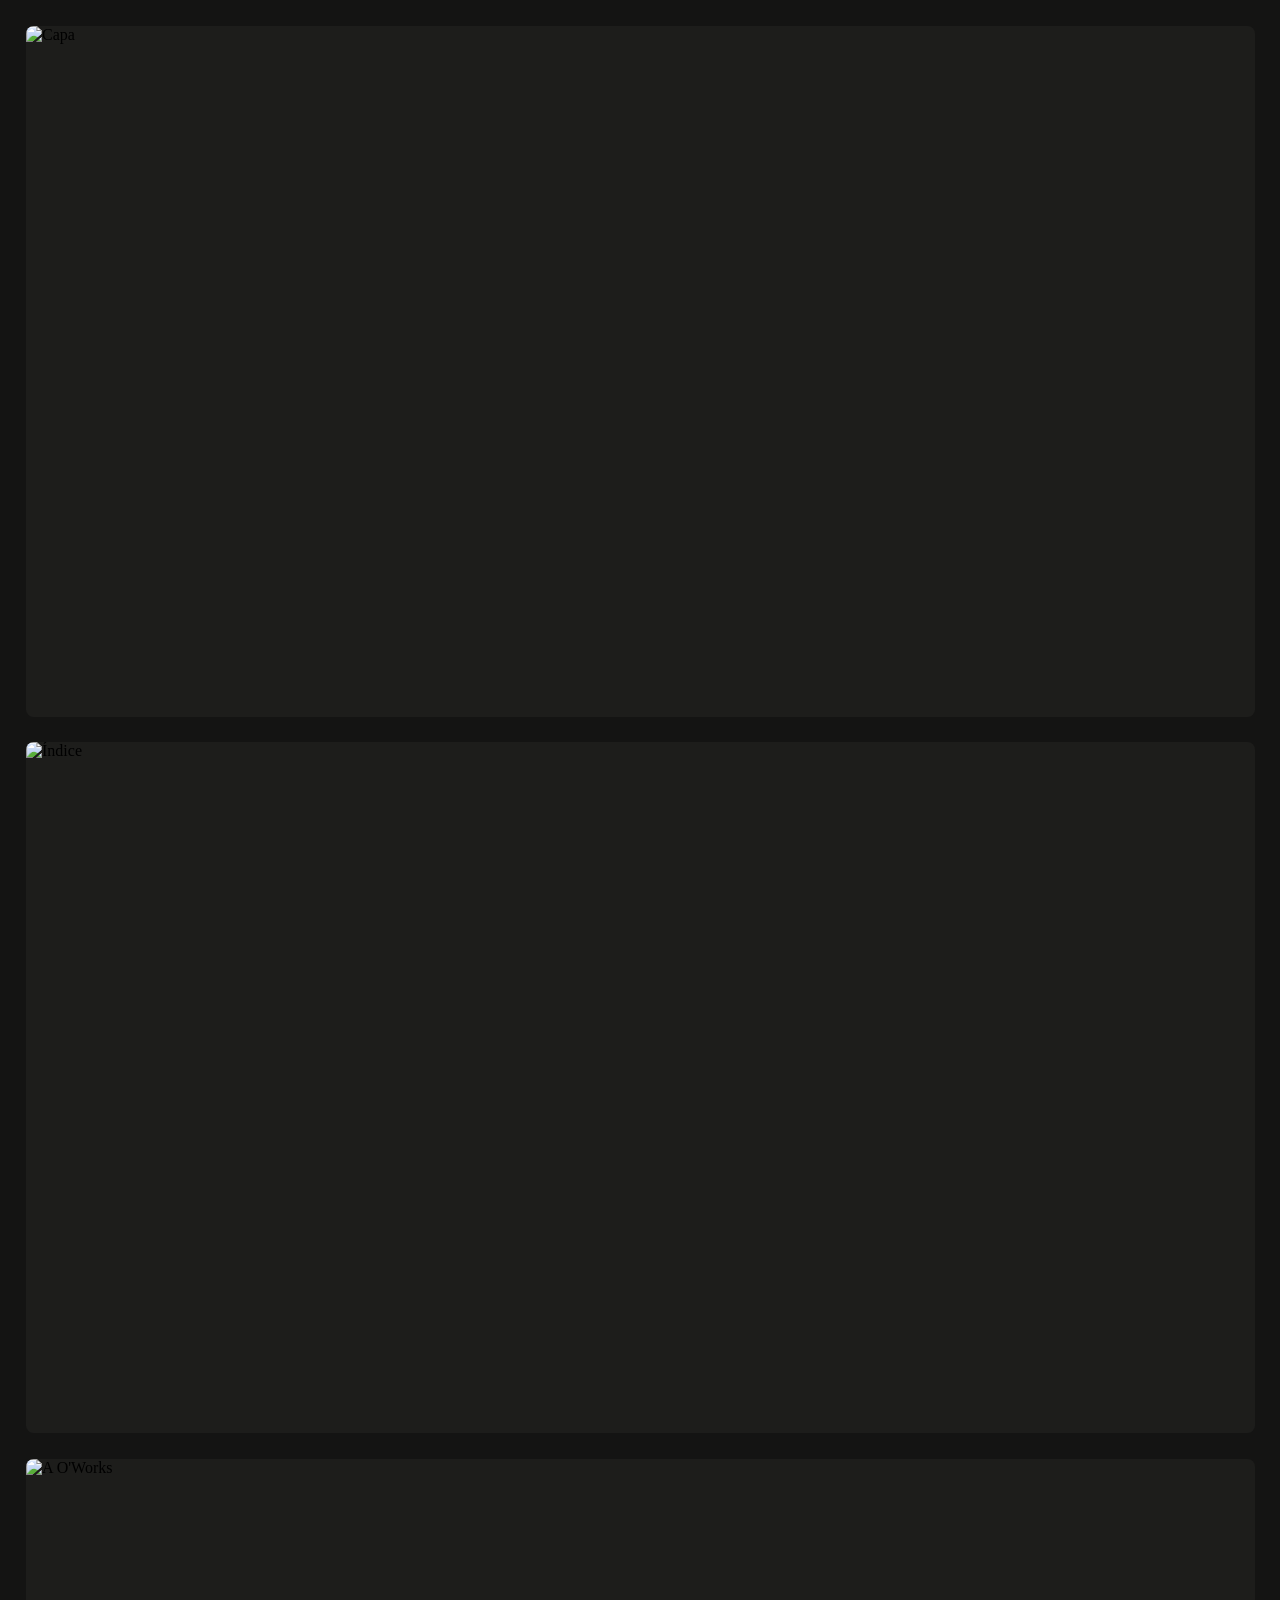
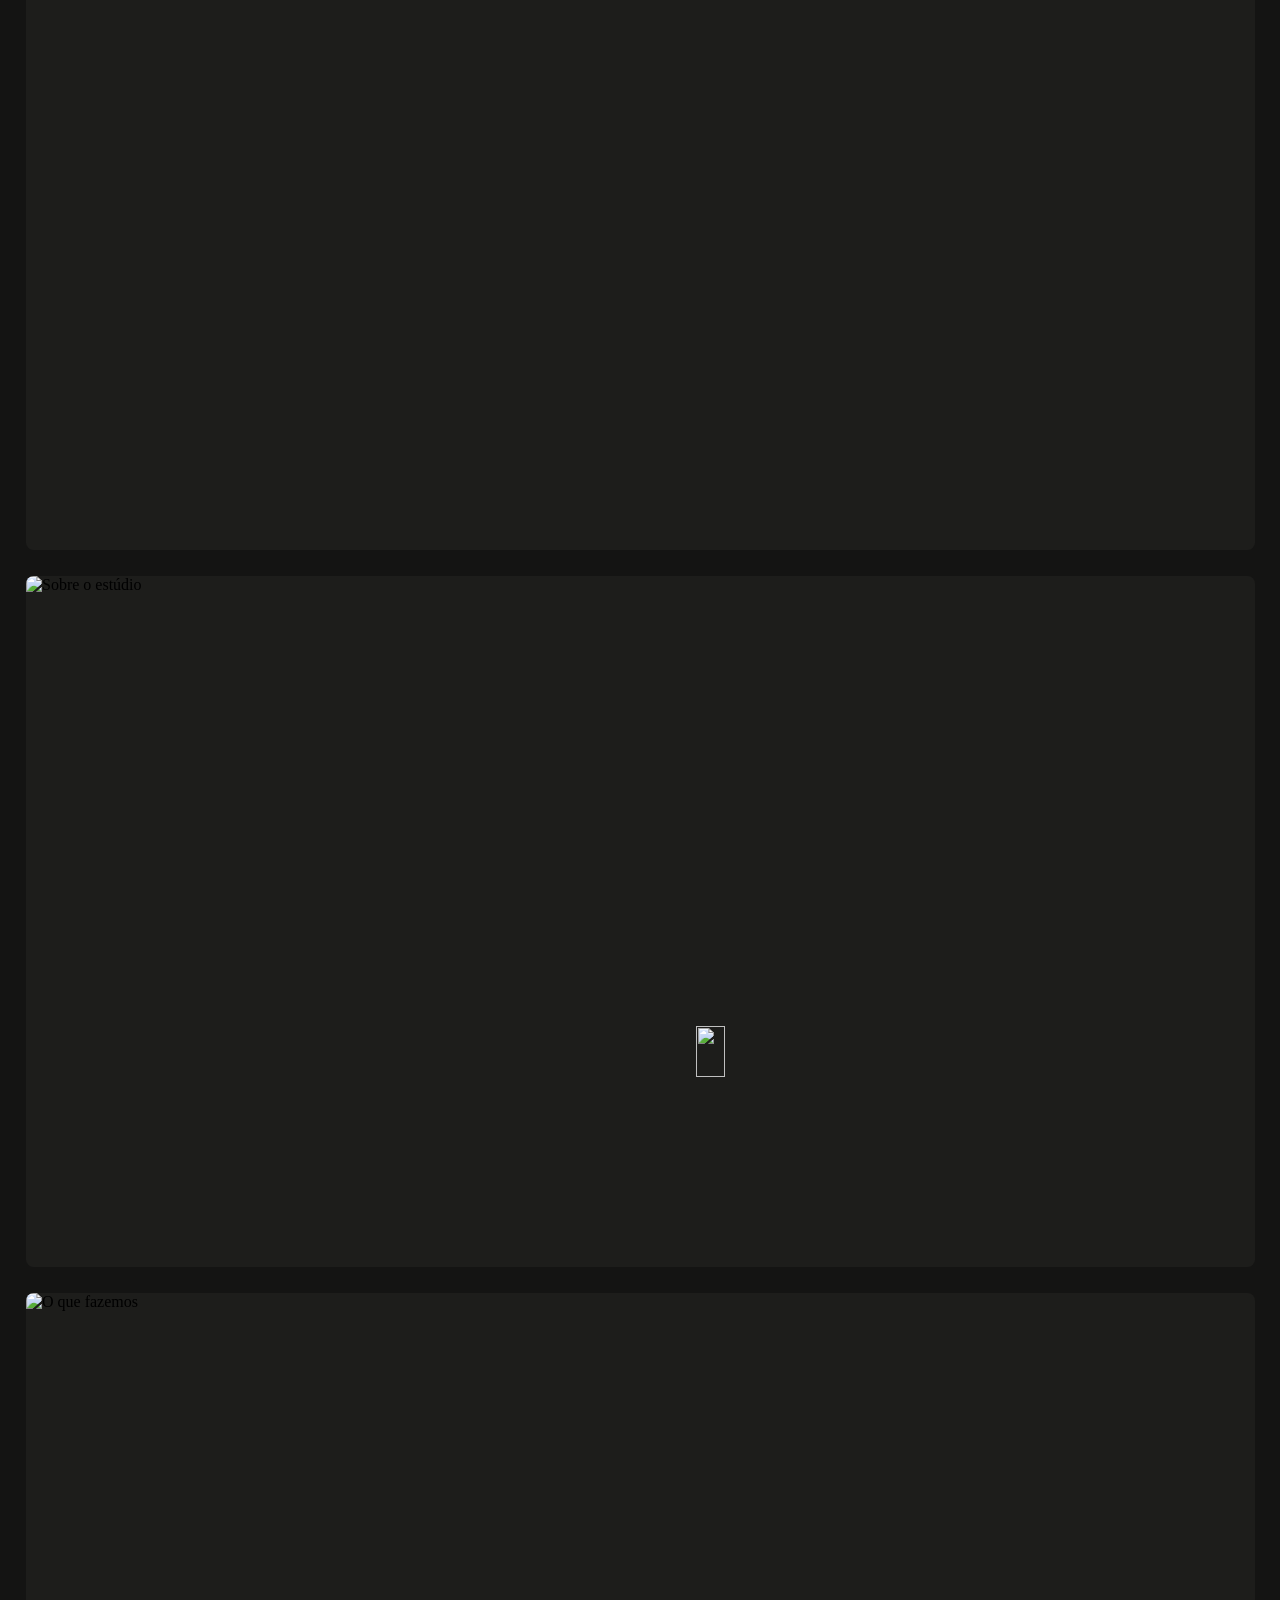
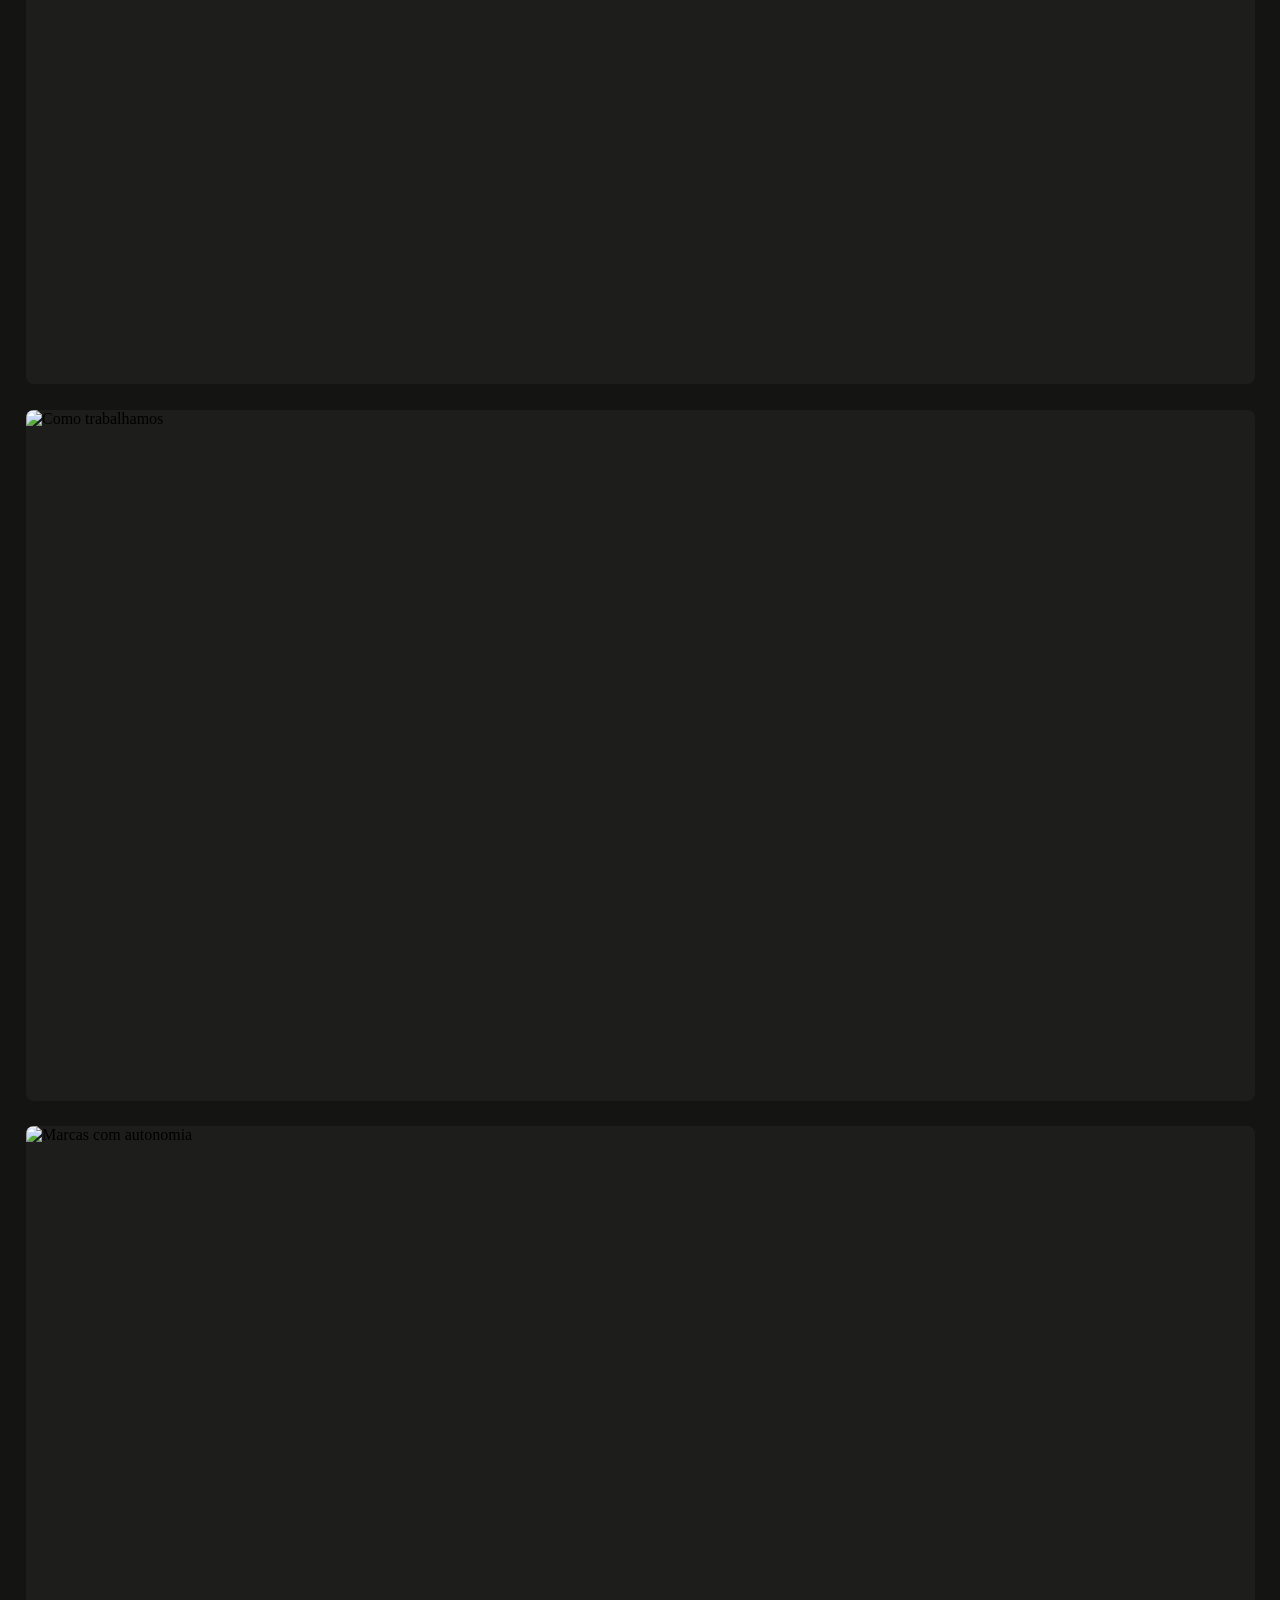
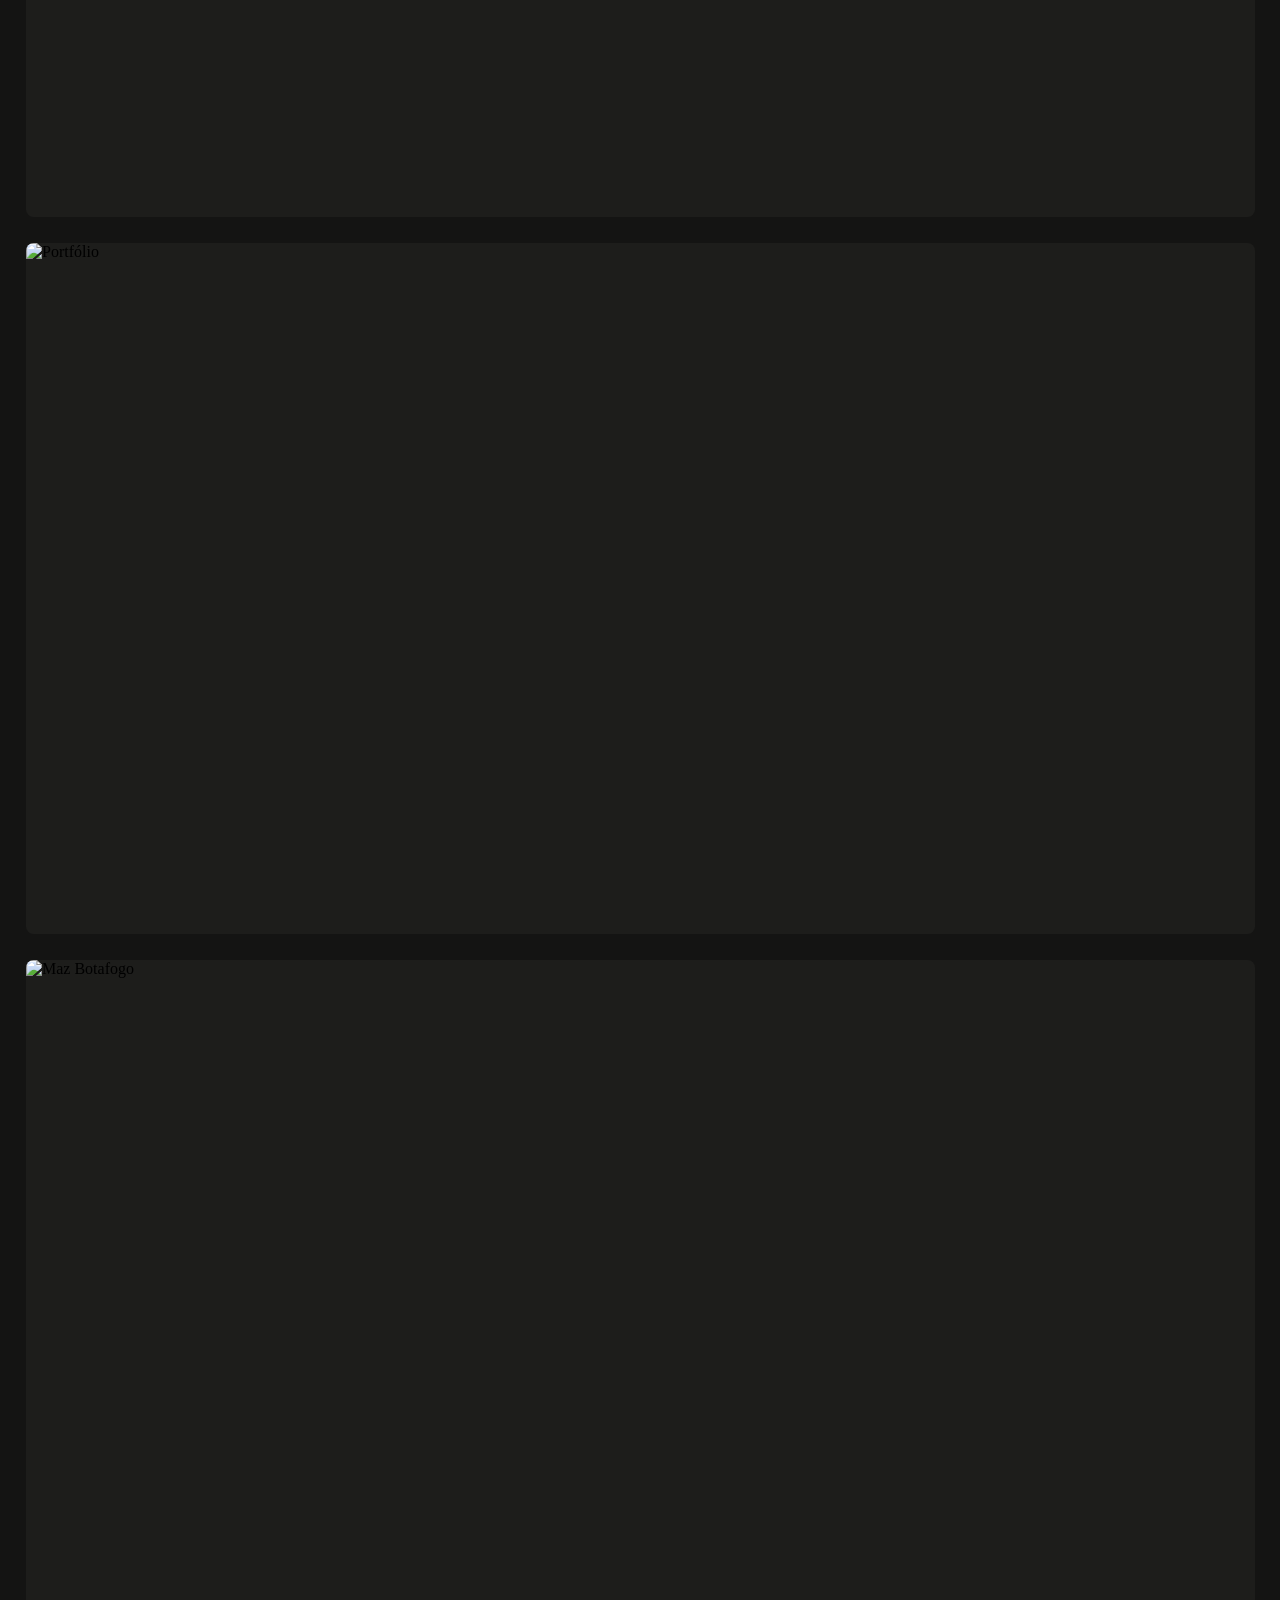
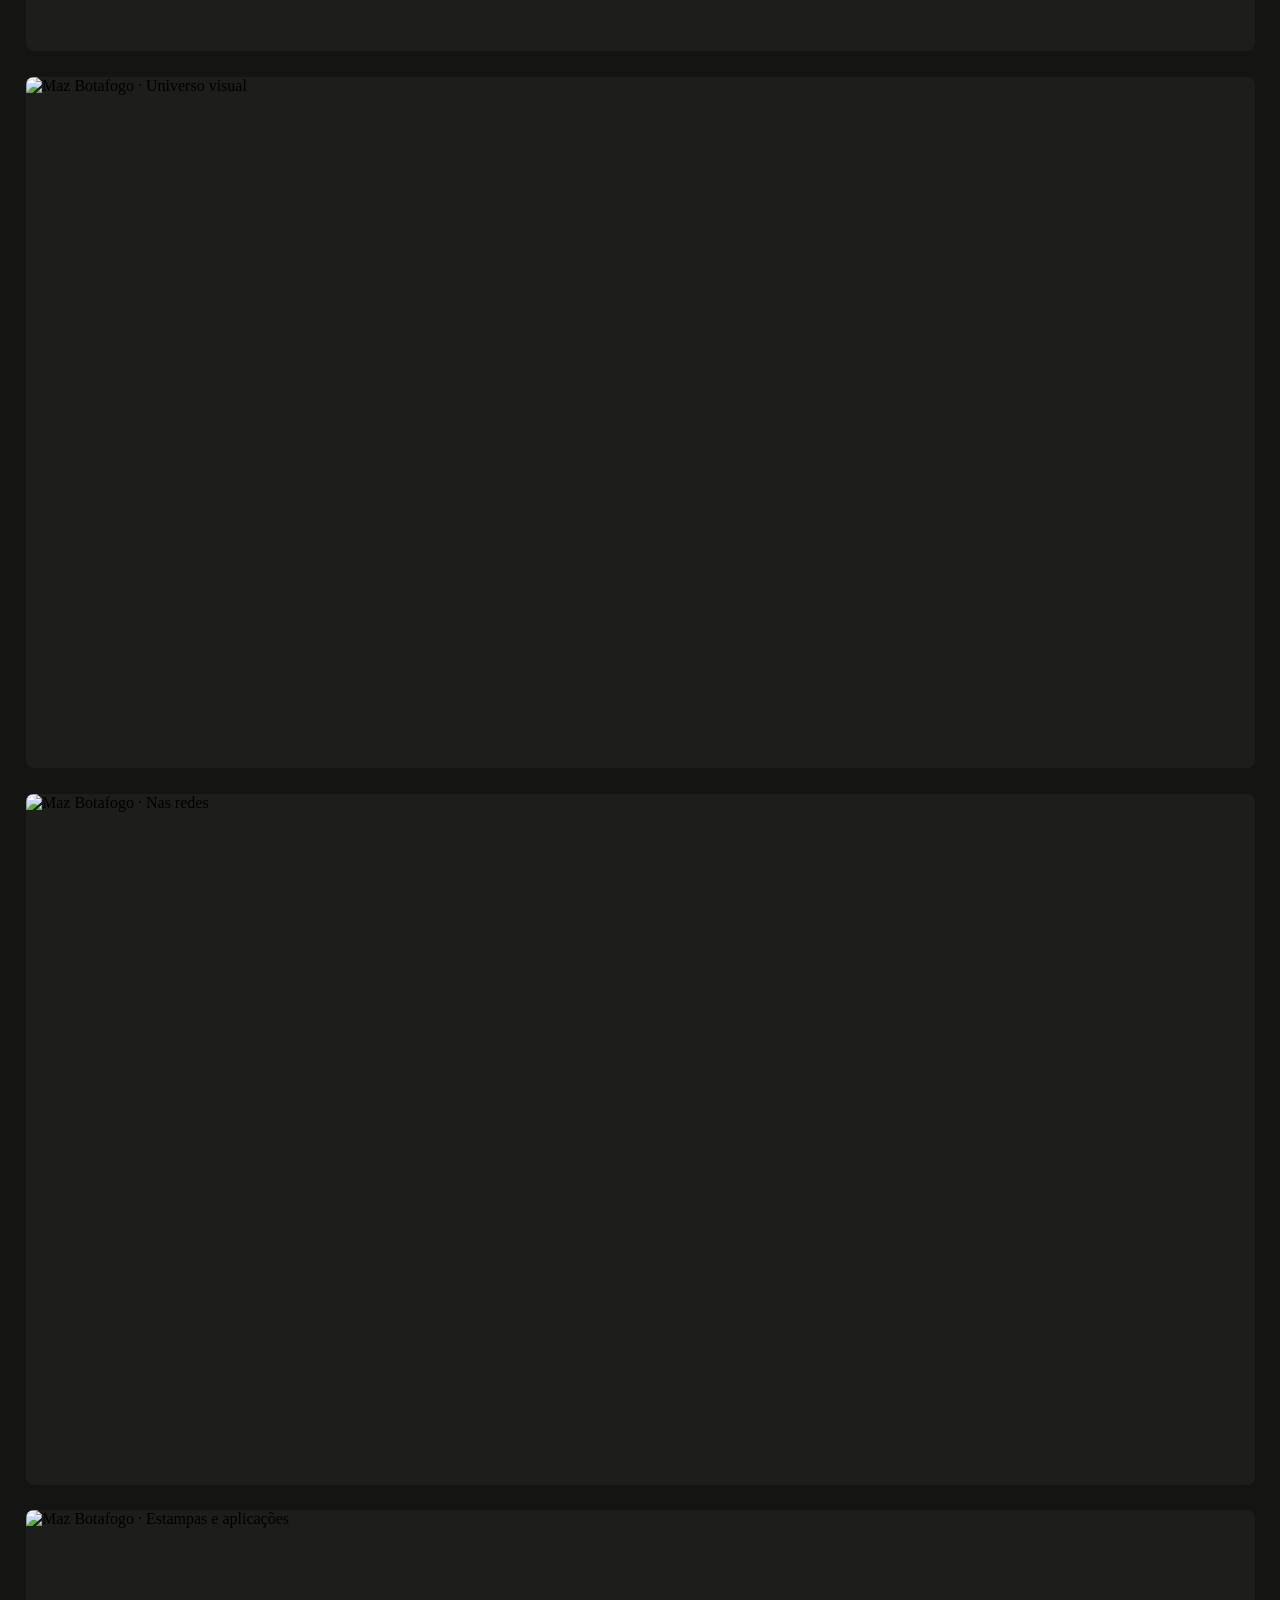
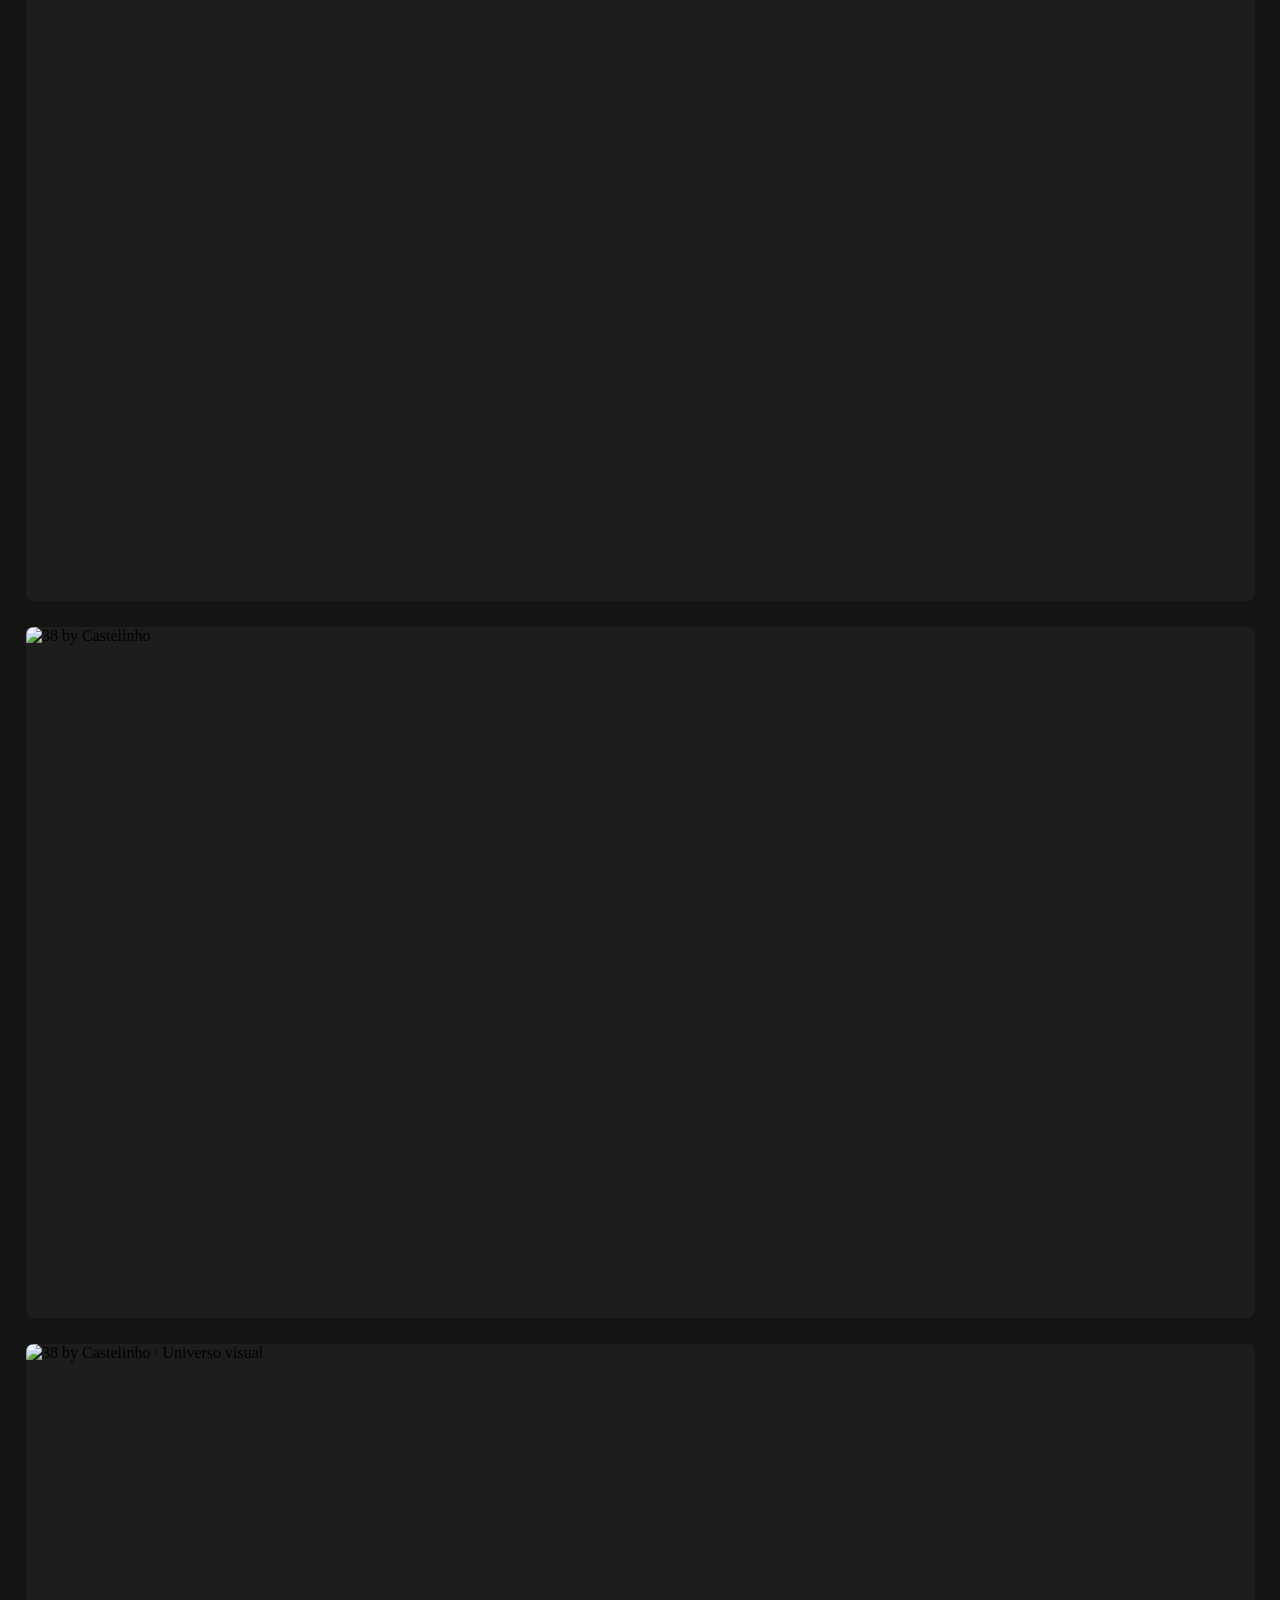
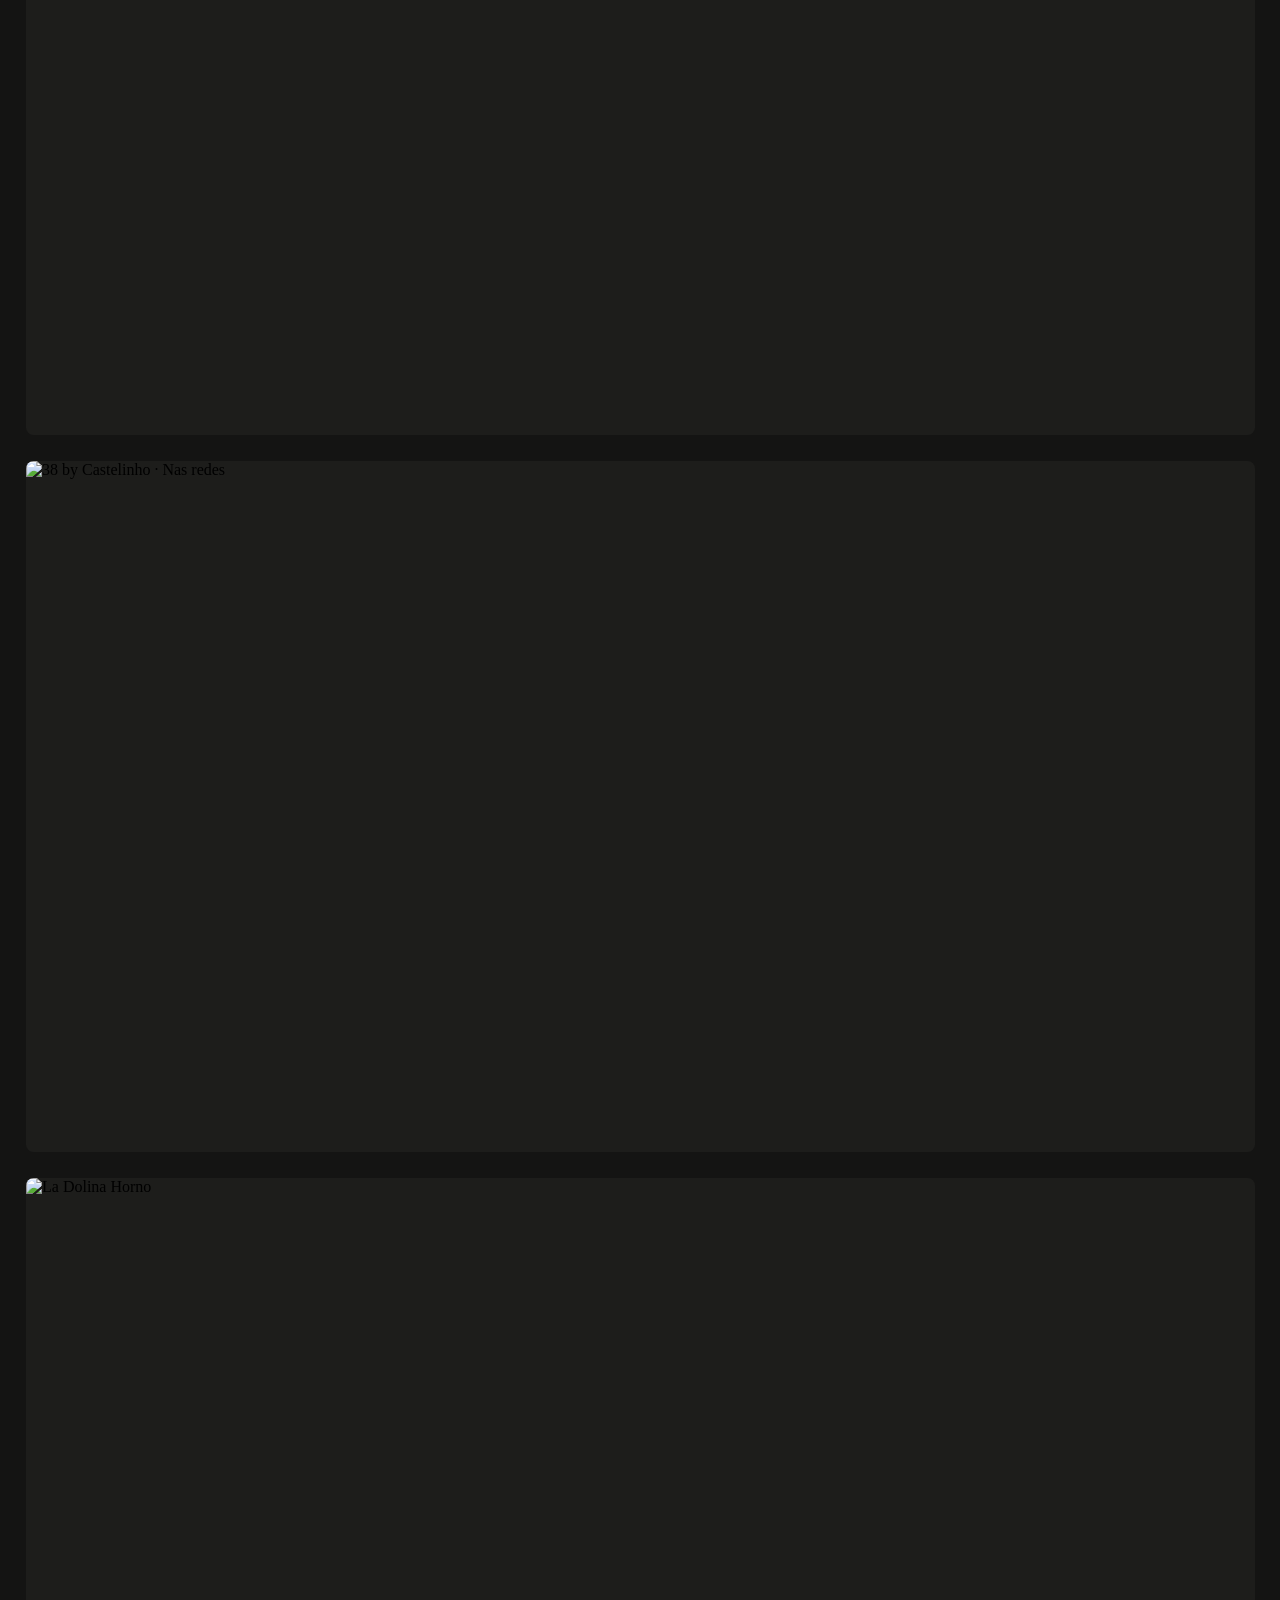
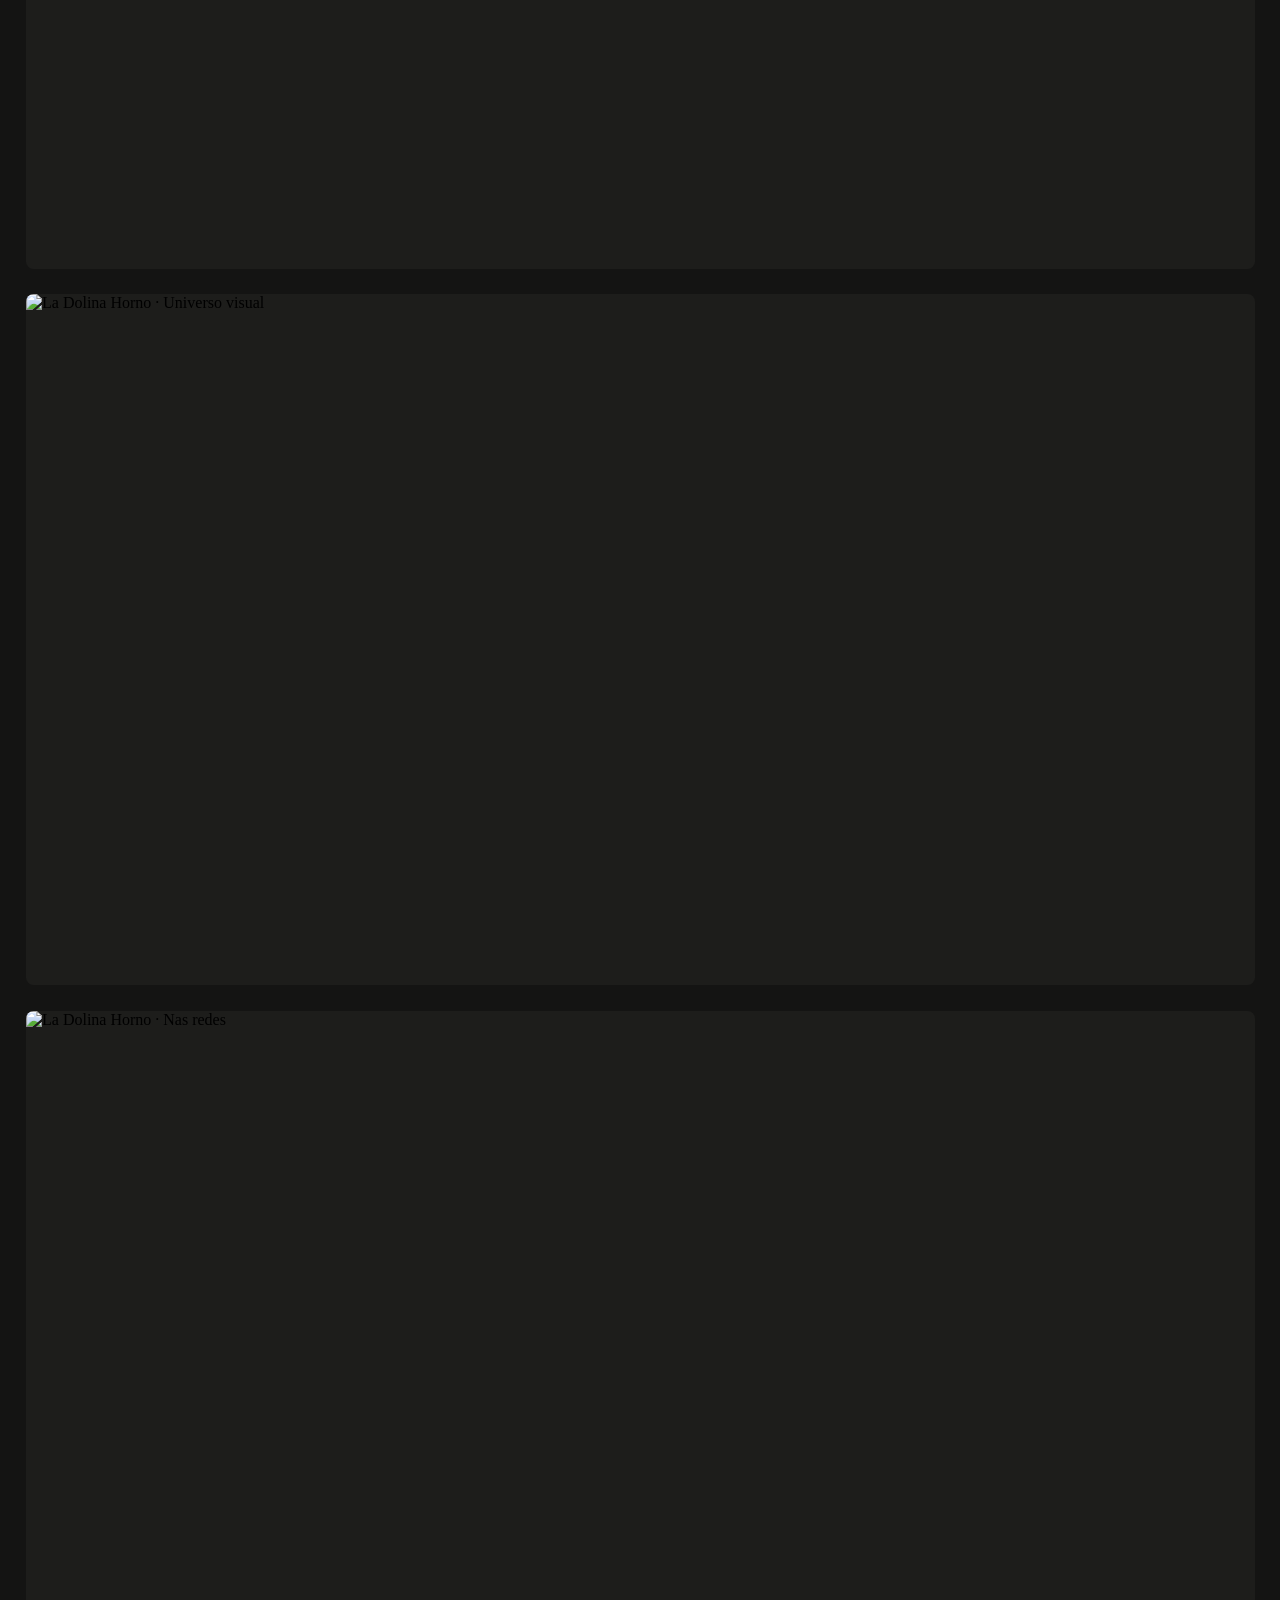
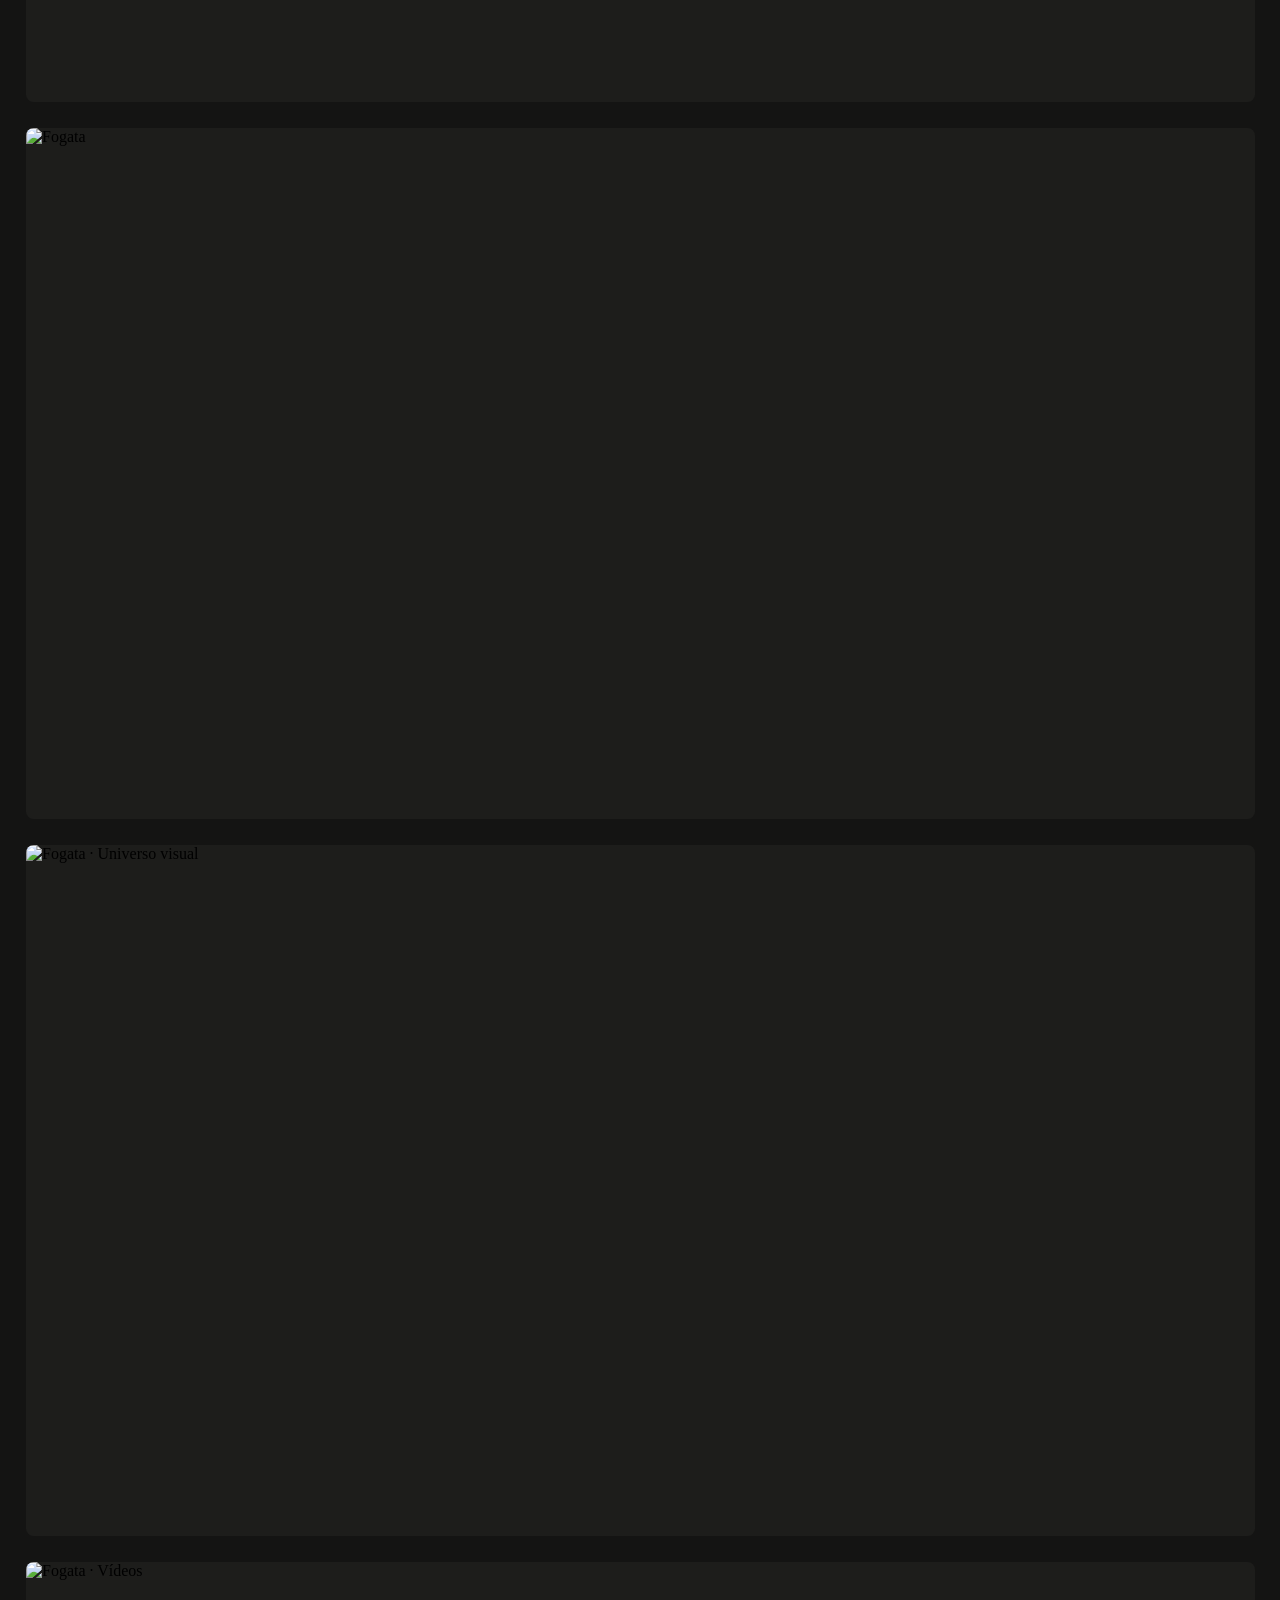
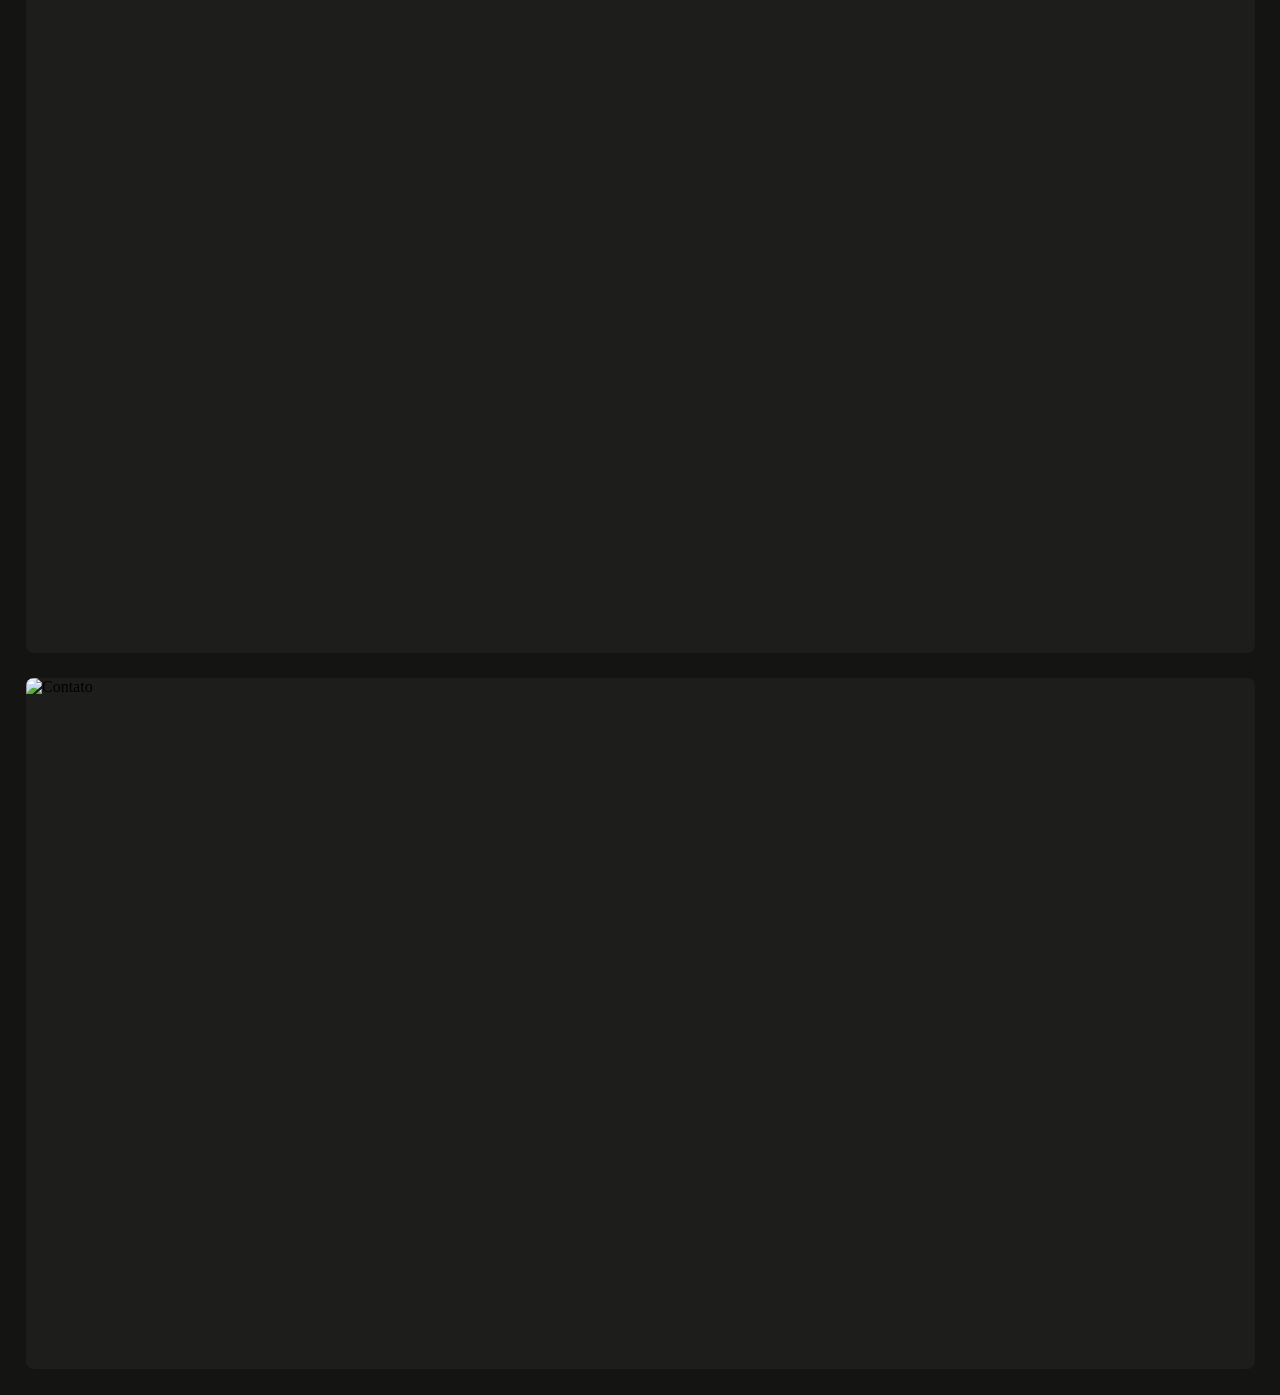
==== gastronomia/index.html @ 058560d7 "Portfólio de gastronomia em /gastronomia" ====
<!doctype html>
<html lang="pt-BR">
<head>
<meta charset="utf-8">
<meta name="viewport" content="width=device-width, initial-scale=1">
<title>O'Works · Portfólio gastronomia</title>
<meta name="description" content="Quatro marcas de gastronomia criadas e geridas pela O'Works.">
<meta name="robots" content="noindex, nofollow">
<meta name="theme-color" content="#1d1d1b">
<meta property="og:title" content="O'Works · Portfólio gastronomia">
<meta property="og:description" content="Quatro marcas de gastronomia criadas e geridas pela O'Works.">
<meta property="og:image" content="https://portfolio.oworks.agency/gastronomia/og.jpg">
<meta property="og:type" content="website">
<link rel="icon" href="data:image/svg+xml,%3Csvg xmlns='http://www.w3.org/2000/svg' viewBox='0 0 100 100'%3E%3Ctext y='.9em' font-size='90'%3E%E2%98%BB%3C/text%3E%3C/svg%3E">
<link rel="preload" as="image" href="p/01.jpg">
<style>
:root { --fundo: #141413; --gap: clamp(10px, 2vw, 28px); }
* { box-sizing: border-box; margin: 0; padding: 0; }
html { background: var(--fundo); scroll-behavior: smooth; }
body { background: var(--fundo); padding: var(--gap); display: flex; flex-direction: column; align-items: center; gap: var(--gap); min-height: 100vh; }
.tela { position: relative; width: min(100%, 1680px, calc((100vh - 2 * var(--gap)) * 16 / 9)); aspect-ratio: 16 / 9; container-type: inline-size; overflow: hidden; border-radius: clamp(4px, .6vw, 10px); background: #1d1d1b; scroll-margin: var(--gap); }
.tela img { position: absolute; inset: 0; width: 100%; height: 100%; display: block; }
.tela video { position: absolute; object-fit: cover; border-radius: calc(var(--r) / 1920 * 100cqw); opacity: 0; transition: opacity .4s ease; background: transparent; }
.tela video.on { opacity: 1; }
.tela img.sobre { inset: auto; z-index: 2; pointer-events: none; }
.tela a { position: absolute; border-radius: 999px; z-index: 3; }
.tela a:focus-visible { outline: 2px solid #f3ece2; outline-offset: 2px; }
@media (max-width: 760px) { .tela { width: 100%; } }
@media (prefers-reduced-motion: reduce) { html { scroll-behavior: auto; } }
</style>
</head>
<body>
<section class="tela" id="p01" aria-label="Capa"><img src="p/01.jpg" alt="Capa" width="2880" height="1620" fetchpriority="high"></section>
<section class="tela" id="p02" aria-label="Índice"><img src="p/02.jpg" alt="Índice" width="2880" height="1620" loading="lazy" decoding="async"></section>
<section class="tela" id="p03" aria-label="A O&#x27;Works"><img src="p/03.jpg" alt="A O&#x27;Works" width="2880" height="1620" loading="lazy" decoding="async"></section>
<section class="tela" id="p04" aria-label="Sobre o estúdio"><img src="p/04.jpg" alt="Sobre o estúdio" width="2880" height="1620" loading="lazy" decoding="async"><video data-src="v/04-reel.mp4" muted loop playsinline autoplay preload="none" aria-hidden="true" style="left:61.6667%;top:13.8889%;width:33.3333%;height:75.9259%;--r:16"></video><img class="sobre" src="p/04-selo.png" alt="" aria-hidden="true" loading="lazy" style="left:54.5417%;top:65.1111%;width:15.2969%;height:27.1944%"></section>
<section class="tela" id="p05" aria-label="O que fazemos"><img src="p/05.jpg" alt="O que fazemos" width="2880" height="1620" loading="lazy" decoding="async"></section>
<section class="tela" id="p06" aria-label="Como trabalhamos"><img src="p/06.jpg" alt="Como trabalhamos" width="2880" height="1620" loading="lazy" decoding="async"></section>
<section class="tela" id="p07" aria-label="Marcas com autonomia"><img src="p/07.jpg" alt="Marcas com autonomia" width="2880" height="1620" loading="lazy" decoding="async"></section>
<section class="tela" id="p08" aria-label="Portfólio"><img src="p/08.jpg" alt="Portfólio" width="2880" height="1620" loading="lazy" decoding="async"></section>
<section class="tela" id="p09" aria-label="Maz Botafogo"><img src="p/09.jpg" alt="Maz Botafogo" width="2880" height="1620" loading="lazy" decoding="async"></section>
<section class="tela" id="p10" aria-label="Maz Botafogo · Universo visual"><img src="p/10.jpg" alt="Maz Botafogo · Universo visual" width="2880" height="1620" loading="lazy" decoding="async"></section>
<section class="tela" id="p11" aria-label="Maz Botafogo · Nas redes"><img src="p/11.jpg" alt="Maz Botafogo · Nas redes" width="2880" height="1620" loading="lazy" decoding="async"><video data-src="v/11-1.mp4" muted loop playsinline autoplay preload="none" aria-hidden="true" style="left:5.0000%;top:32.9630%;width:15.6250%;height:49.3519%;--r:36"></video><video data-src="v/11-2.mp4" muted loop playsinline autoplay preload="none" aria-hidden="true" style="left:22.7083%;top:32.9630%;width:15.6250%;height:49.3519%;--r:36"></video><video data-src="v/11-3.mp4" muted loop playsinline autoplay preload="none" aria-hidden="true" style="left:40.4167%;top:32.9630%;width:15.6250%;height:49.3519%;--r:36"></video><a href="https://www.instagram.com/maz_riodejaneiro/" target="_blank" rel="noopener" aria-label="www.instagram.com/maz_riodejaneiro" style="left:5.0000%;top:27.4074%;width:19.8438%;height:4.2593%"></a></section>
<section class="tela" id="p12" aria-label="Maz Botafogo · Estampas e aplicações"><img src="p/12.jpg" alt="Maz Botafogo · Estampas e aplicações" width="2880" height="1620" loading="lazy" decoding="async"></section>
<section class="tela" id="p13" aria-label="38 by Castelinho"><img src="p/13.jpg" alt="38 by Castelinho" width="2880" height="1620" loading="lazy" decoding="async"></section>
<section class="tela" id="p14" aria-label="38 by Castelinho · Universo visual"><img src="p/14.jpg" alt="38 by Castelinho · Universo visual" width="2880" height="1620" loading="lazy" decoding="async"></section>
<section class="tela" id="p15" aria-label="38 by Castelinho · Nas redes"><img src="p/15.jpg" alt="38 by Castelinho · Nas redes" width="2880" height="1620" loading="lazy" decoding="async"><video data-src="v/15-1.mp4" muted loop playsinline autoplay preload="none" aria-hidden="true" style="left:5.0000%;top:32.9630%;width:15.6250%;height:49.3519%;--r:36"></video><video data-src="v/15-2.mp4" muted loop playsinline autoplay preload="none" aria-hidden="true" style="left:22.7083%;top:32.9630%;width:15.6250%;height:49.3519%;--r:36"></video><video data-src="v/15-3.mp4" muted loop playsinline autoplay preload="none" aria-hidden="true" style="left:40.4167%;top:32.9630%;width:15.6250%;height:49.3519%;--r:36"></video><a href="https://www.instagram.com/38bycastelinho/" target="_blank" rel="noopener" aria-label="www.instagram.com/38bycastelinho" style="left:5.0000%;top:27.4074%;width:18.5417%;height:4.2593%"></a></section>
<section class="tela" id="p16" aria-label="La Dolina Horno"><img src="p/16.jpg" alt="La Dolina Horno" width="2880" height="1620" loading="lazy" decoding="async"></section>
<section class="tela" id="p17" aria-label="La Dolina Horno · Universo visual"><img src="p/17.jpg" alt="La Dolina Horno · Universo visual" width="2880" height="1620" loading="lazy" decoding="async"></section>
<section class="tela" id="p18" aria-label="La Dolina Horno · Nas redes"><img src="p/18.jpg" alt="La Dolina Horno · Nas redes" width="2880" height="1620" loading="lazy" decoding="async"><video data-src="v/18-1.mp4" muted loop playsinline autoplay preload="none" aria-hidden="true" style="left:5.0000%;top:32.9630%;width:15.6250%;height:49.3519%;--r:36"></video><video data-src="v/18-2.mp4" muted loop playsinline autoplay preload="none" aria-hidden="true" style="left:22.7083%;top:32.9630%;width:15.6250%;height:49.3519%;--r:36"></video><video data-src="v/18-3.mp4" muted loop playsinline autoplay preload="none" aria-hidden="true" style="left:40.4167%;top:32.9630%;width:15.6250%;height:49.3519%;--r:36"></video><video data-src="v/18-4.mp4" muted loop playsinline autoplay preload="none" aria-hidden="true" style="left:79.1667%;top:51.8519%;width:15.8333%;height:35.1852%;--r:16"></video><a href="https://www.instagram.com/ladolinahorno_/" target="_blank" rel="noopener" aria-label="www.instagram.com/ladolinahorno_" style="left:5.0000%;top:27.4074%;width:18.8542%;height:4.2593%"></a><a href="https://www.instagram.com/ladolina/" target="_blank" rel="noopener" aria-label="www.instagram.com/ladolina" style="left:24.4792%;top:27.4074%;width:14.7917%;height:4.2593%"></a></section>
<section class="tela" id="p19" aria-label="Fogata"><img src="p/19.jpg" alt="Fogata" width="2880" height="1620" loading="lazy" decoding="async"></section>
<section class="tela" id="p20" aria-label="Fogata · Universo visual"><img src="p/20.jpg" alt="Fogata · Universo visual" width="2880" height="1620" loading="lazy" decoding="async"></section>
<section class="tela" id="p21" aria-label="Fogata · Vídeos"><img src="p/21.jpg" alt="Fogata · Vídeos" width="2880" height="1620" loading="lazy" decoding="async"><video data-src="v/21-1.mp4" muted loop playsinline autoplay preload="none" aria-hidden="true" style="left:5.0000%;top:32.9630%;width:15.6250%;height:49.3519%;--r:36"></video><a href="https://www.instagram.com/fogatagastroclub/" target="_blank" rel="noopener" aria-label="www.instagram.com/fogatagastroclub" style="left:5.0000%;top:27.4074%;width:20.4167%;height:4.2593%"></a></section>
<section class="tela" id="p22" aria-label="Contato"><img src="p/22.jpg" alt="Contato" width="2880" height="1620" loading="lazy" decoding="async"><a href="https://portfolio.oworks.agency" target="_blank" rel="noopener" aria-label="portfolio.oworks.agency" style="left:4.6875%;top:48.7963%;width:15.1562%;height:3.6111%"></a><a href="https://www.instagram.com/oworks.ag/" target="_blank" rel="noopener" aria-label="www.instagram.com/oworks.ag" style="left:21.3021%;top:48.7963%;width:7.5521%;height:3.6111%"></a><a href="mailto:hello@oworks.agency" aria-label="hello@oworks.agency" style="left:30.5208%;top:48.7963%;width:13.3333%;height:3.6111%"></a></section>
<script>
const vs = [...document.querySelectorAll('video[data-src]')];
const ligar = v => { if (!v.src) v.src = v.dataset.src; const p = v.play(); if (p) p.catch(() => {}); };
vs.forEach(v => v.addEventListener('playing', () => v.classList.add('on')));
const io = new IntersectionObserver(es => es.forEach(e => {
  const v = e.target;
  if (e.isIntersecting) ligar(v); else if (v.src) v.pause();
}), { rootMargin: '50% 0px' });
vs.forEach(v => io.observe(v));
document.addEventListener('keydown', e => {
  if (!['ArrowDown', 'ArrowUp', 'PageDown', 'PageUp'].includes(e.key) || e.metaKey || e.ctrlKey) return;
  const telas = [...document.querySelectorAll('.tela')];
  const atual = telas.findIndex(t => t.getBoundingClientRect().top > -10);
  const prox = ['ArrowDown', 'PageDown'].includes(e.key) ? Math.min(telas.length - 1, atual + (telas[atual] && telas[atual].getBoundingClientRect().top < 30 ? 1 : 0)) : Math.max(0, atual - 1);
  e.preventDefault(); telas[prox].scrollIntoView({ behavior: 'smooth', block: 'center' });
});
</script>
</body>
</html>
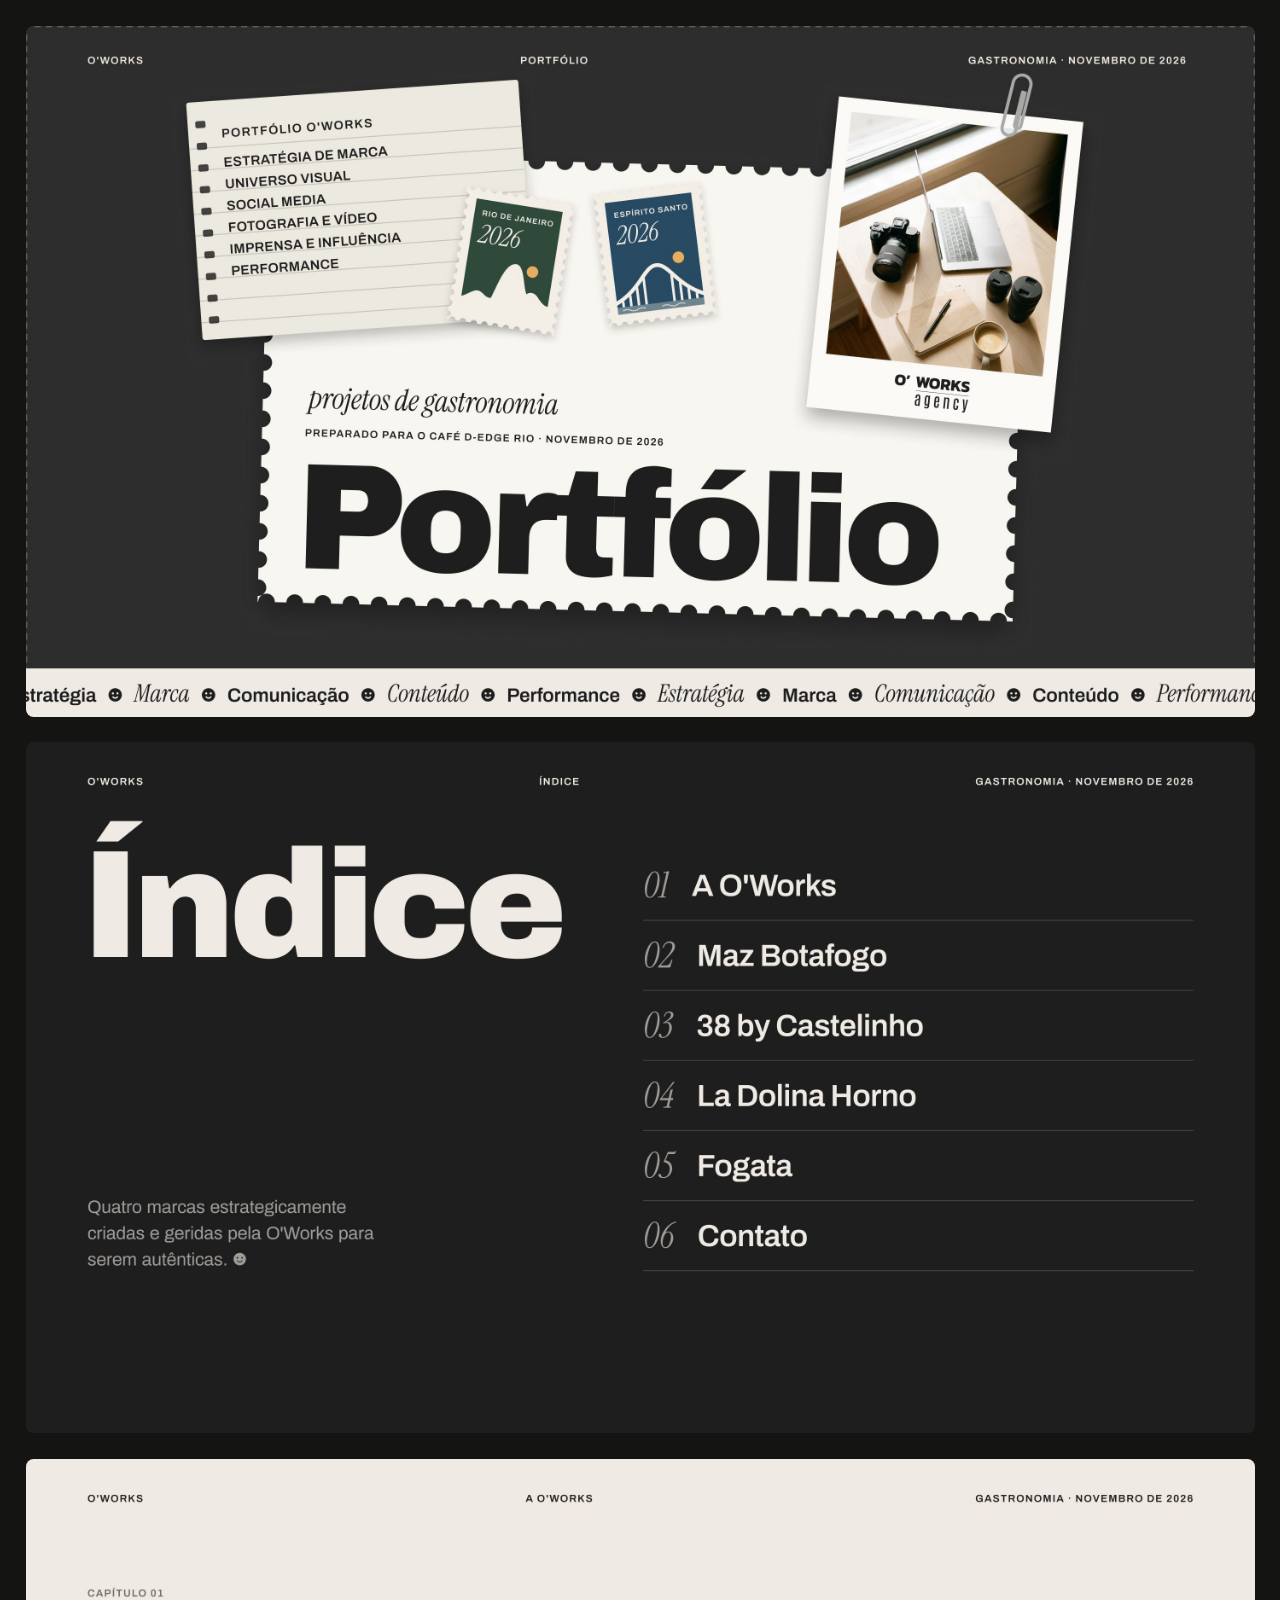
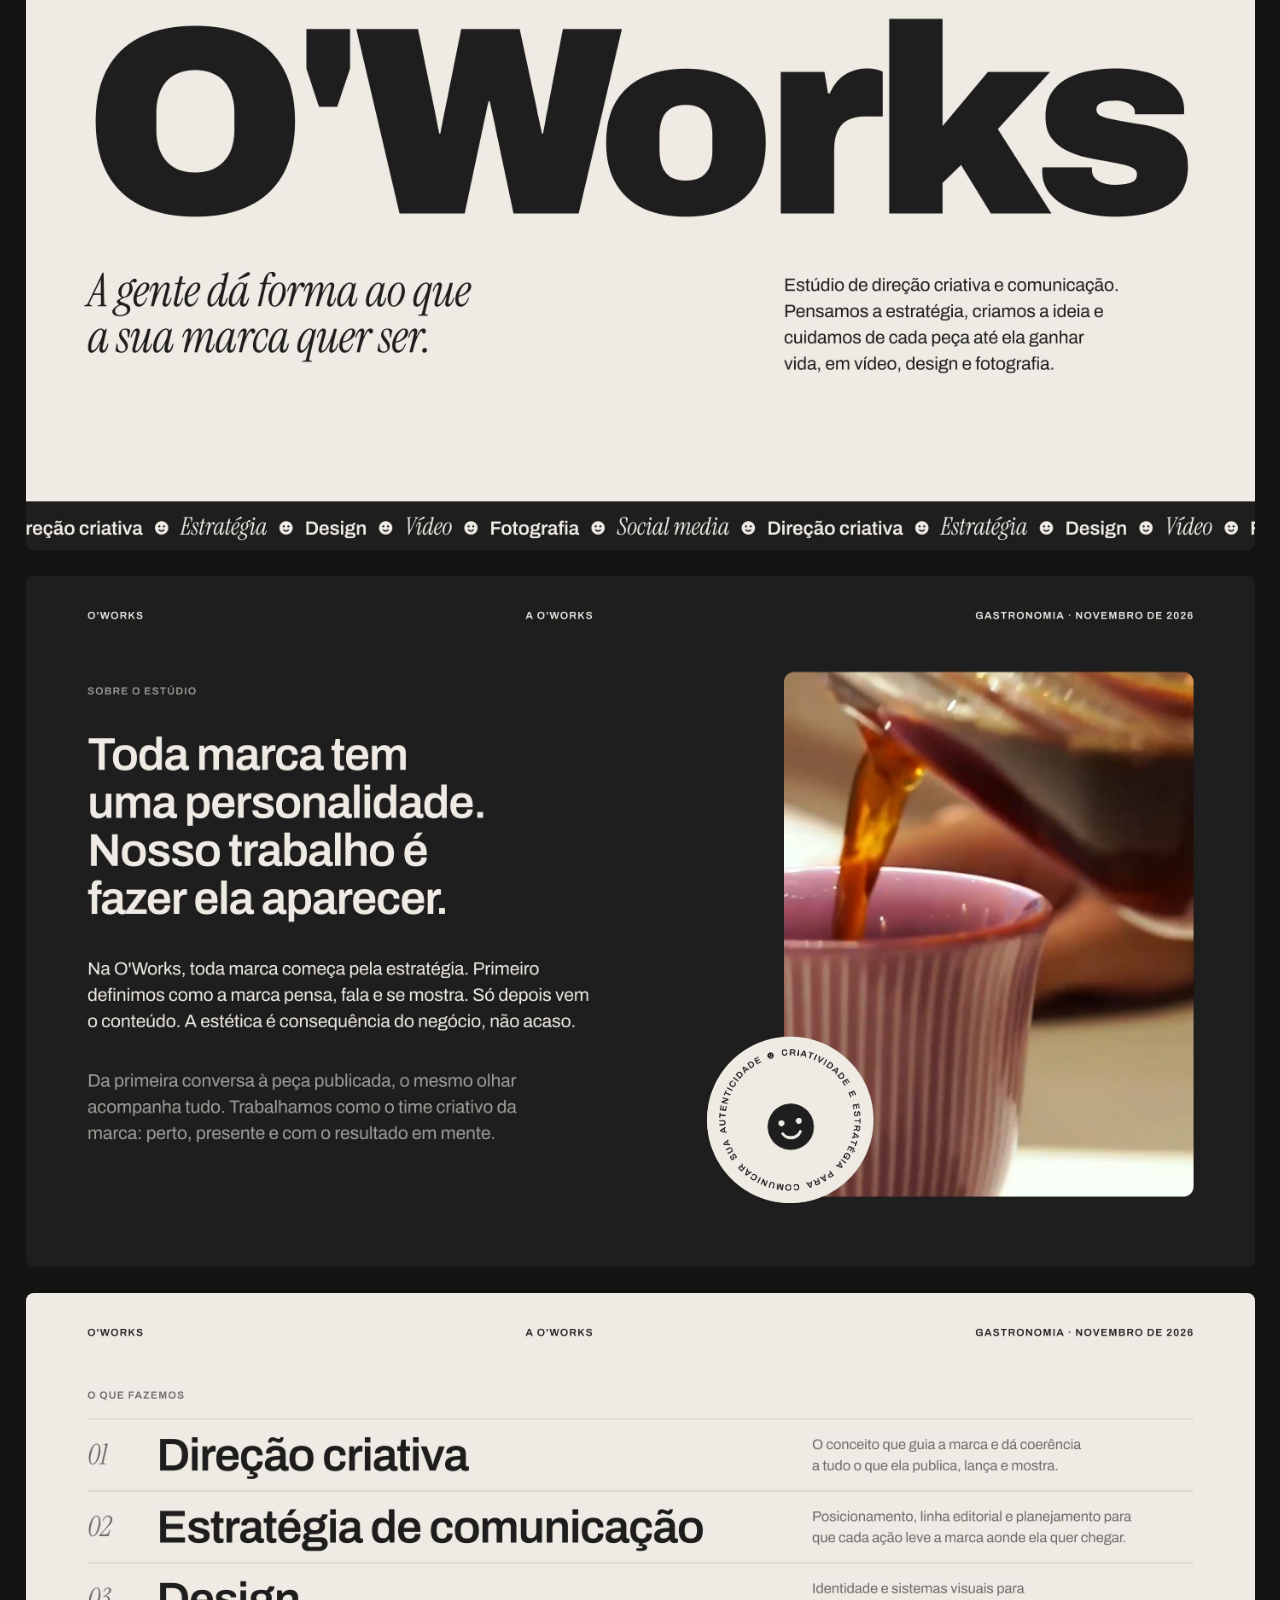
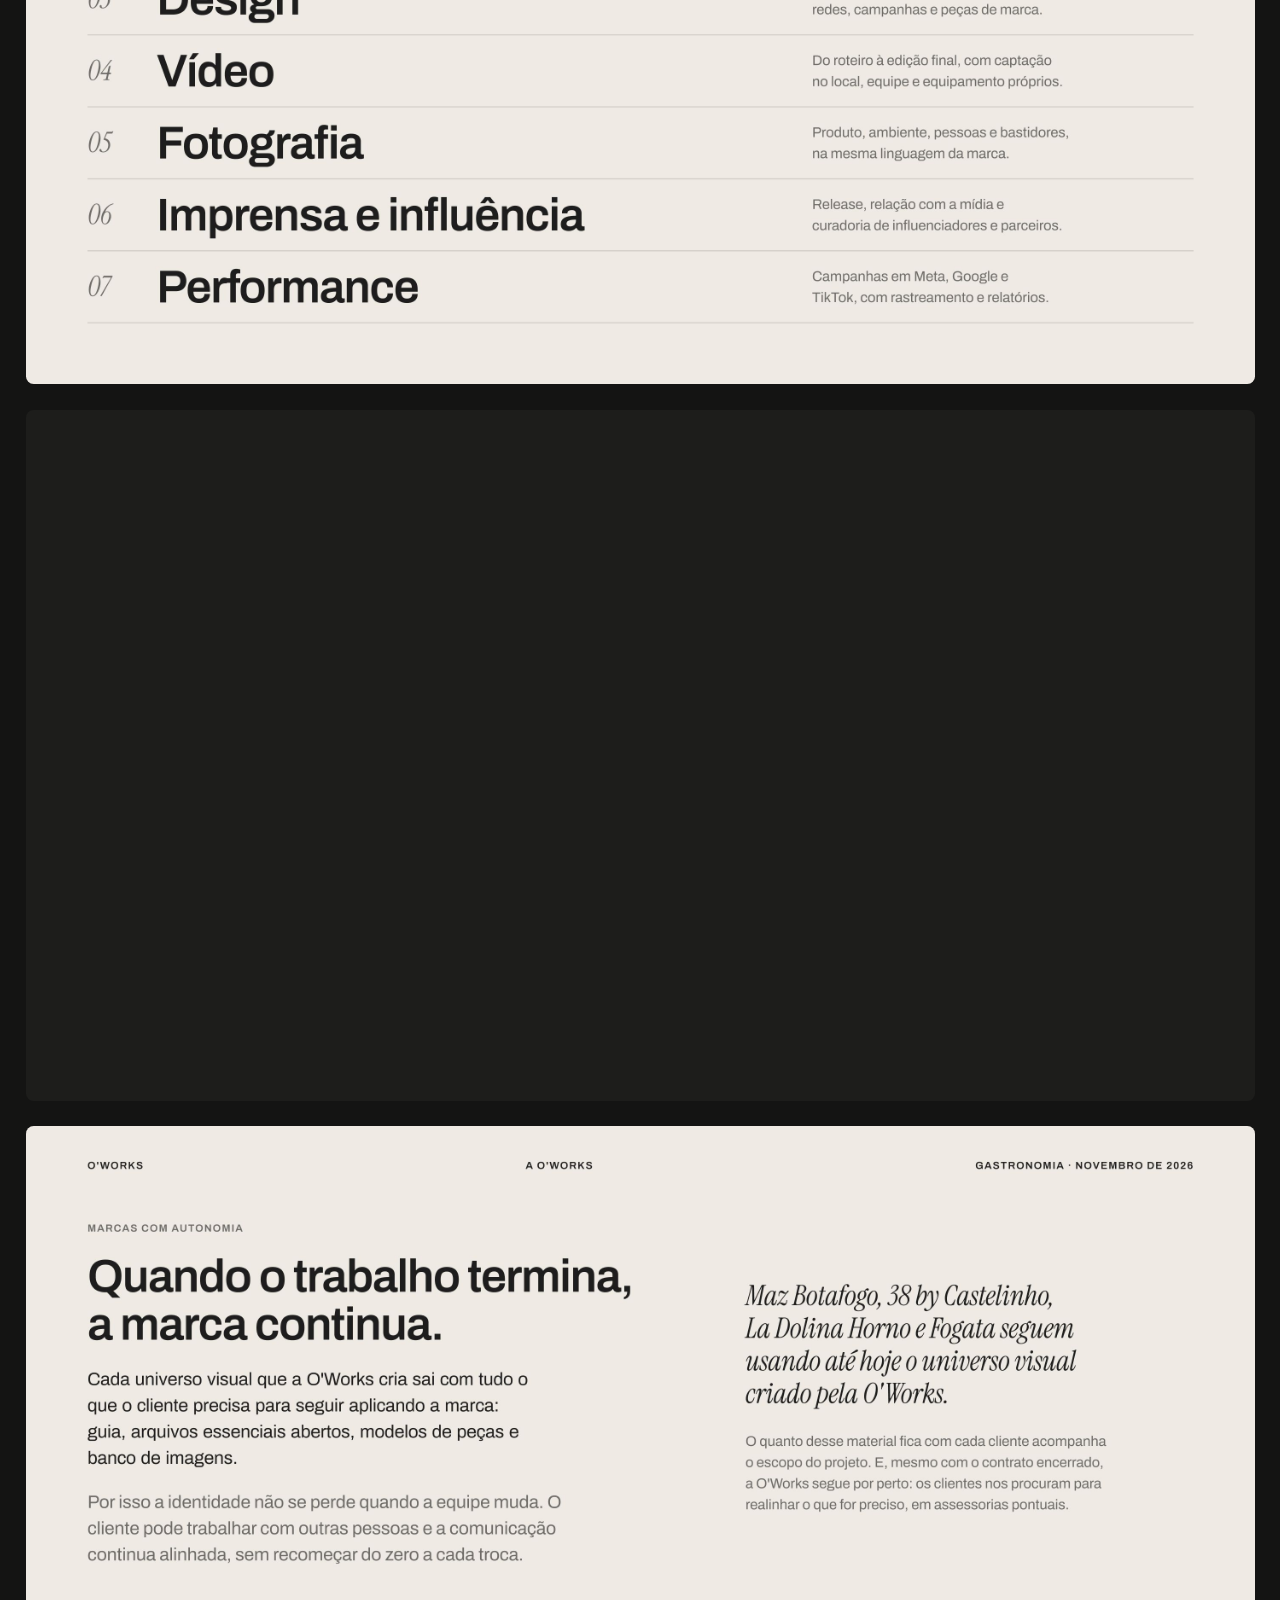
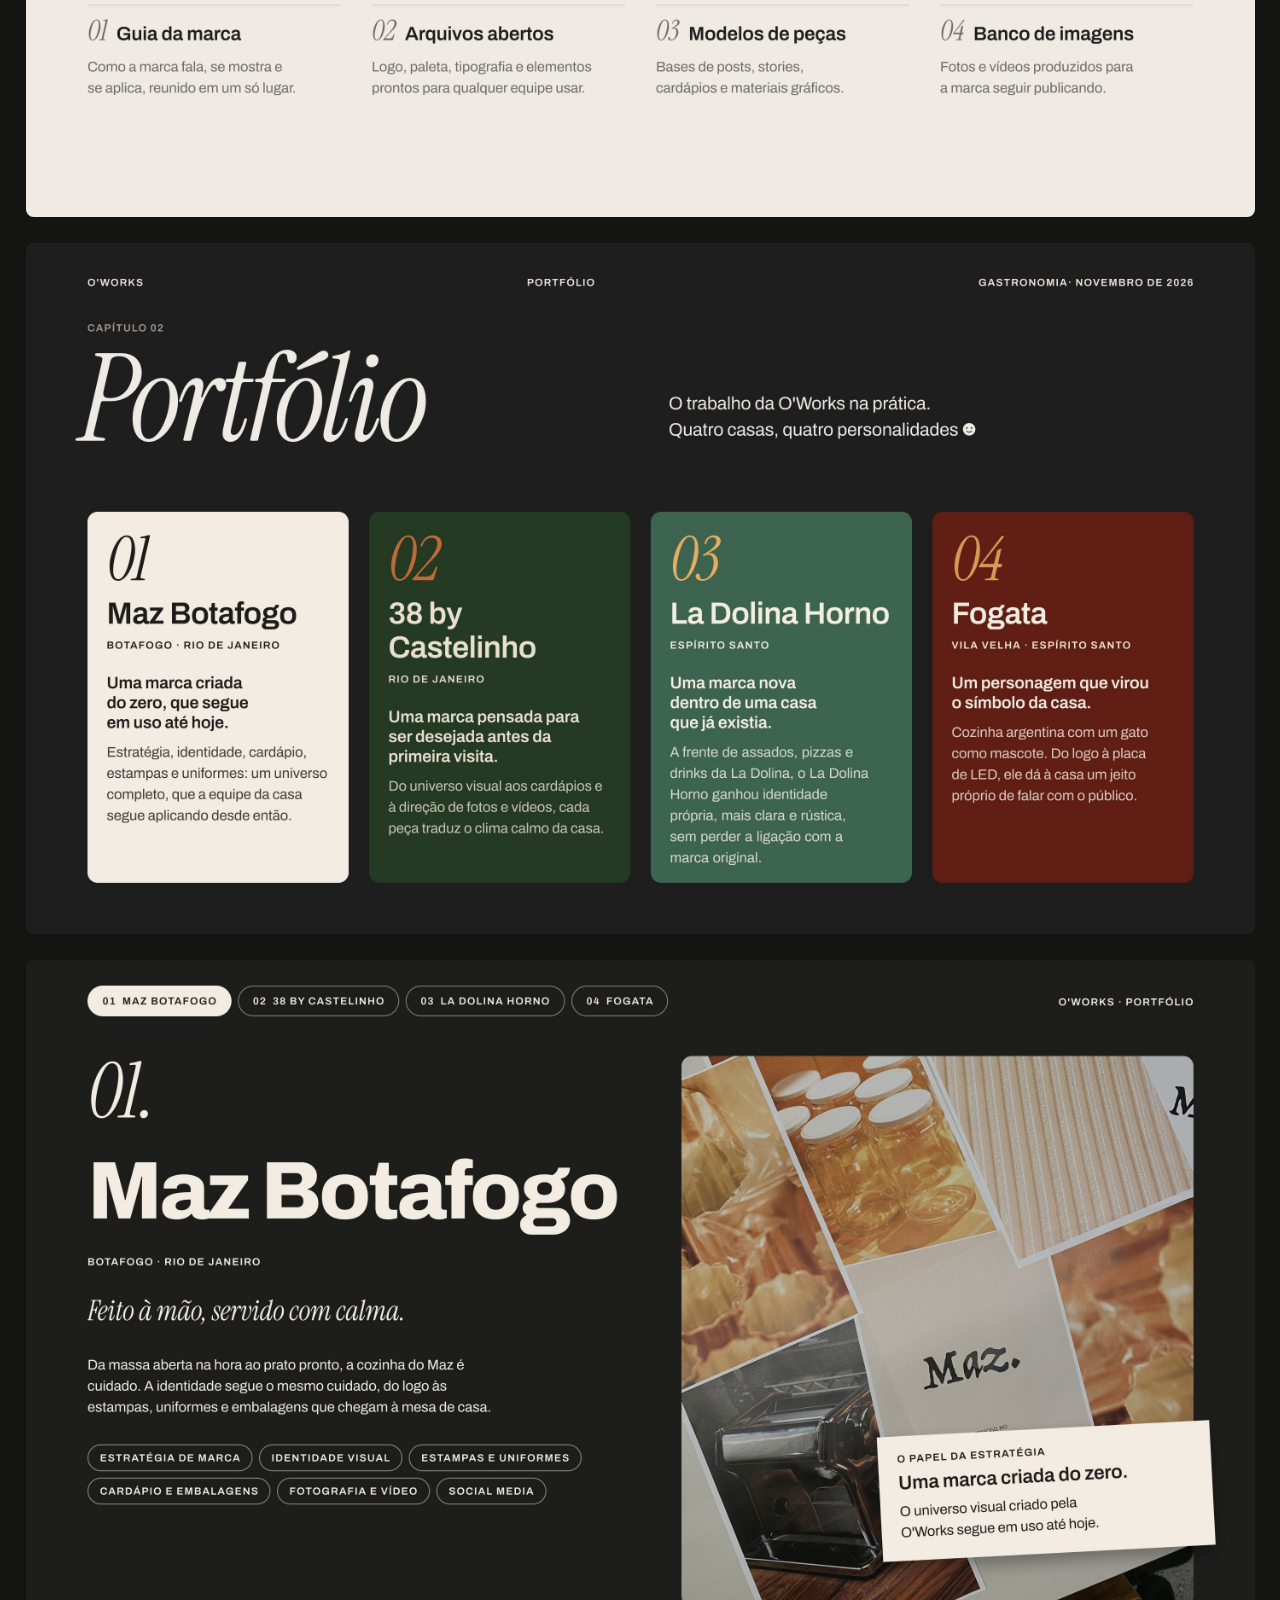
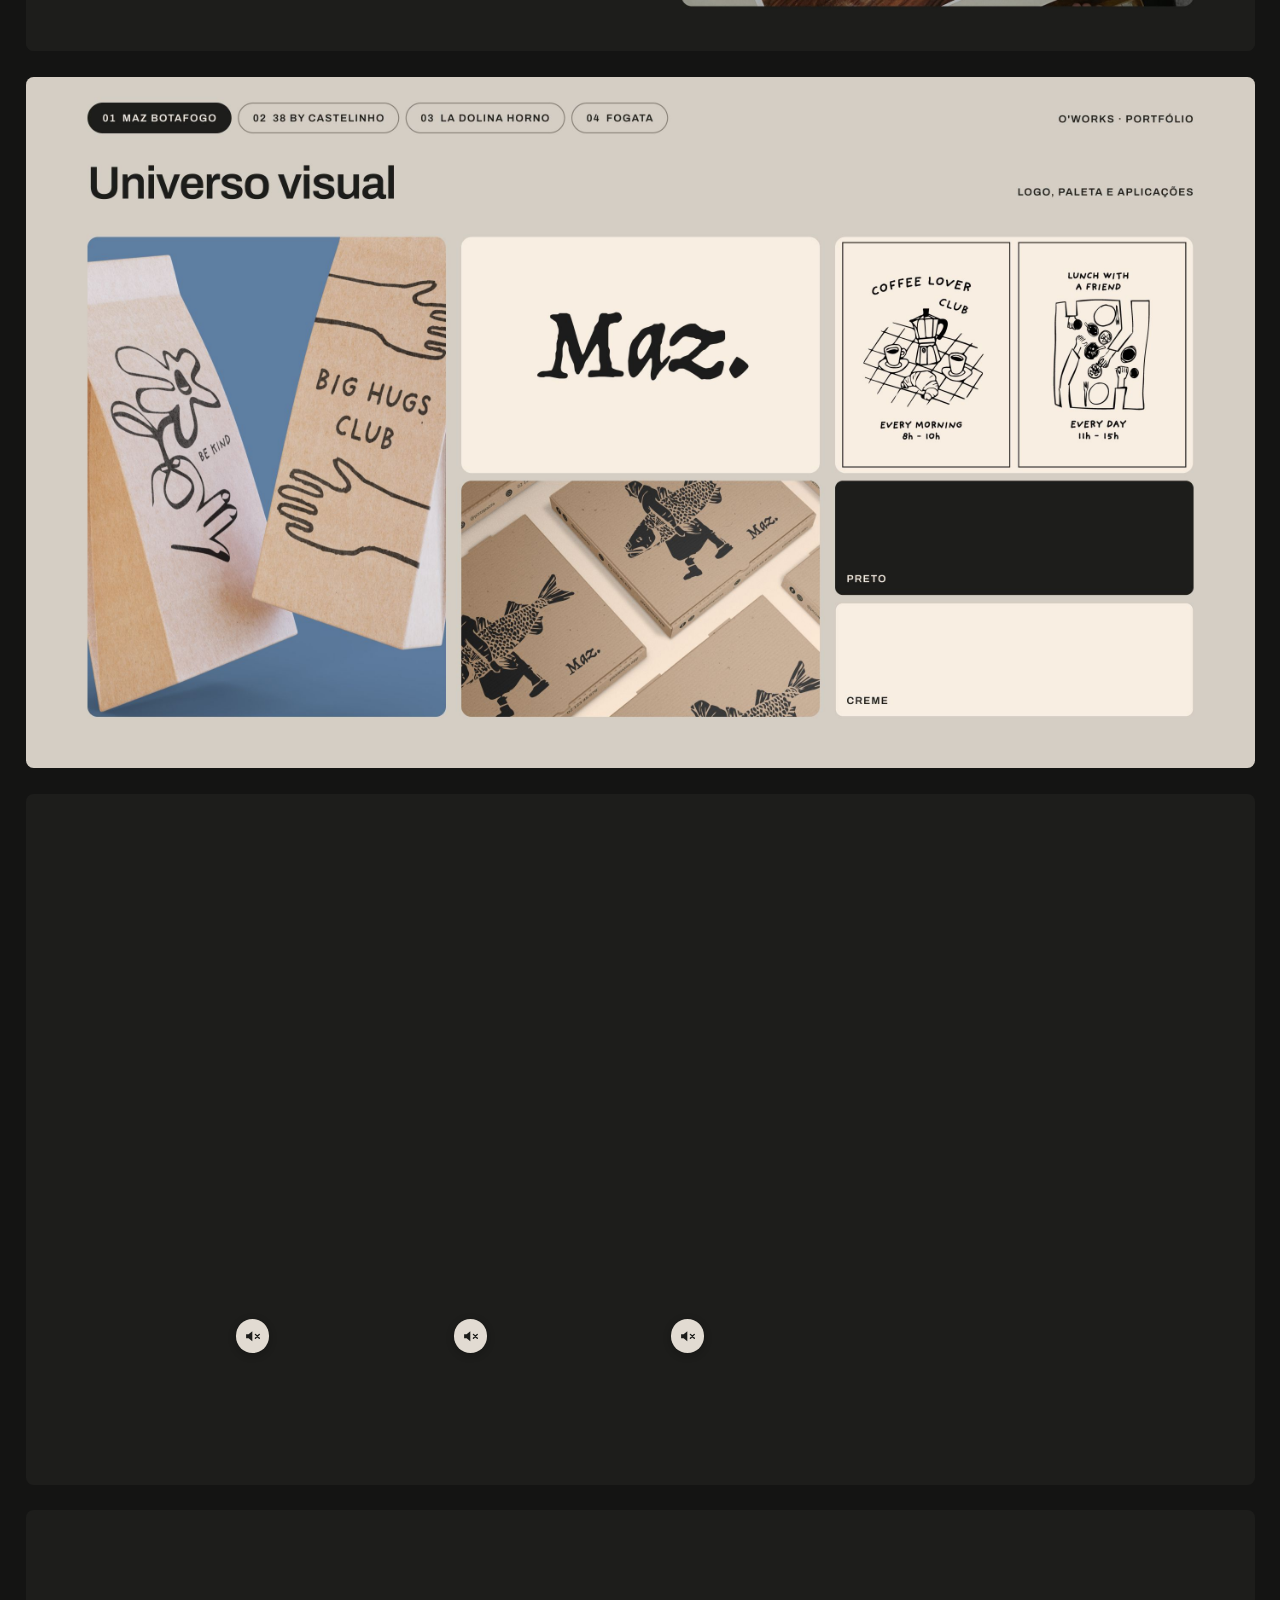
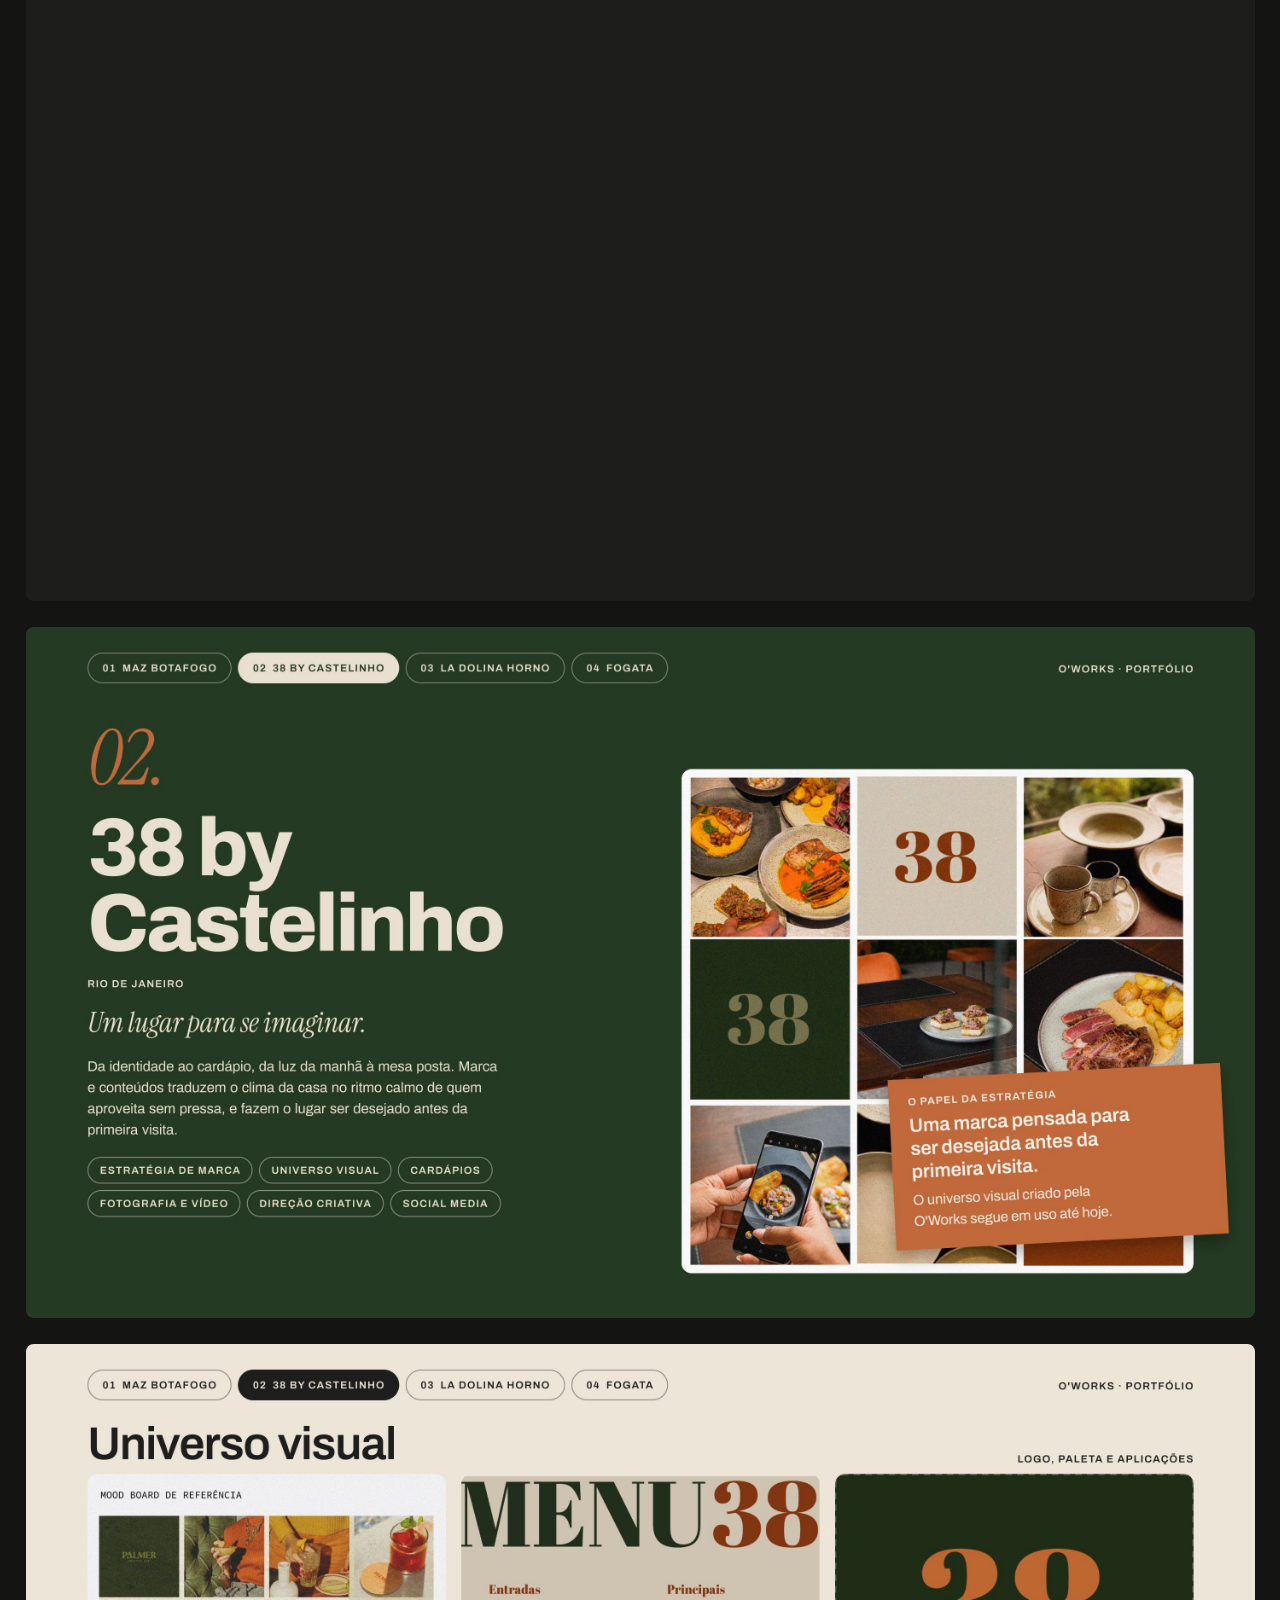
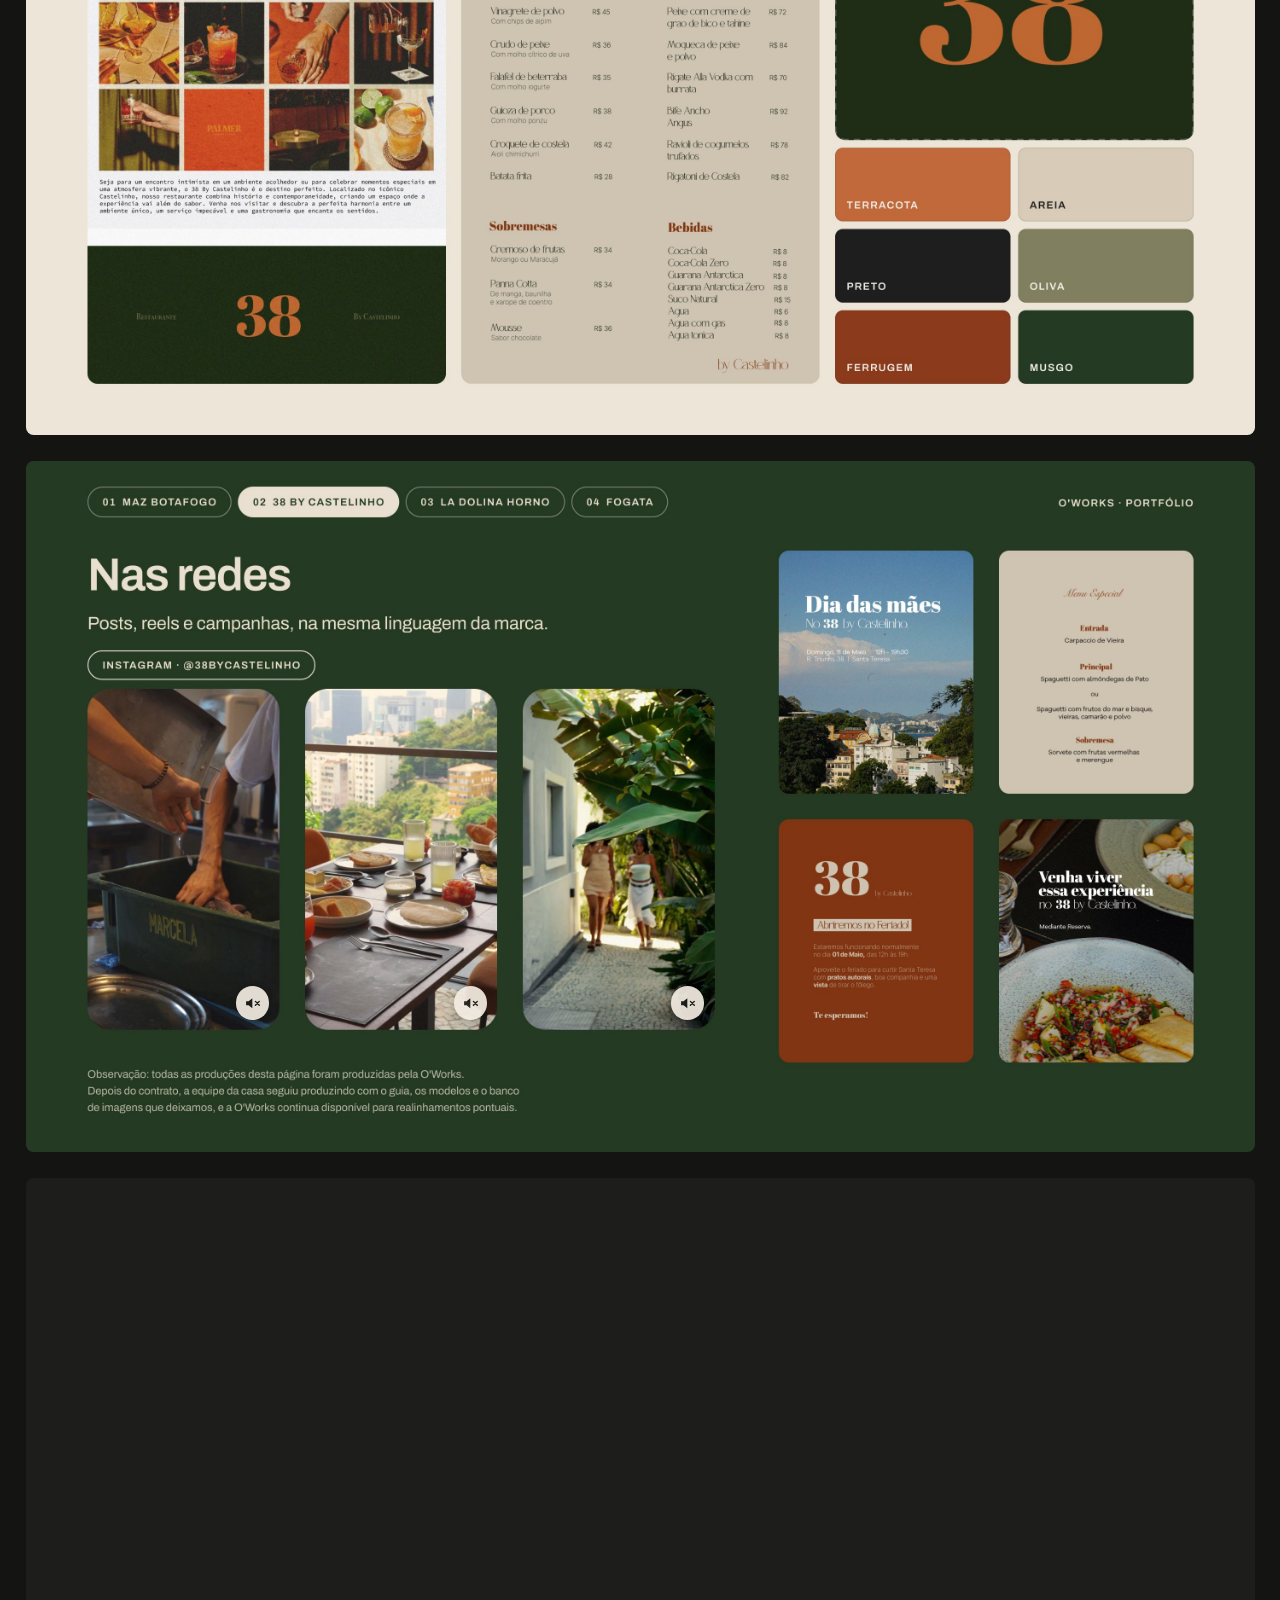
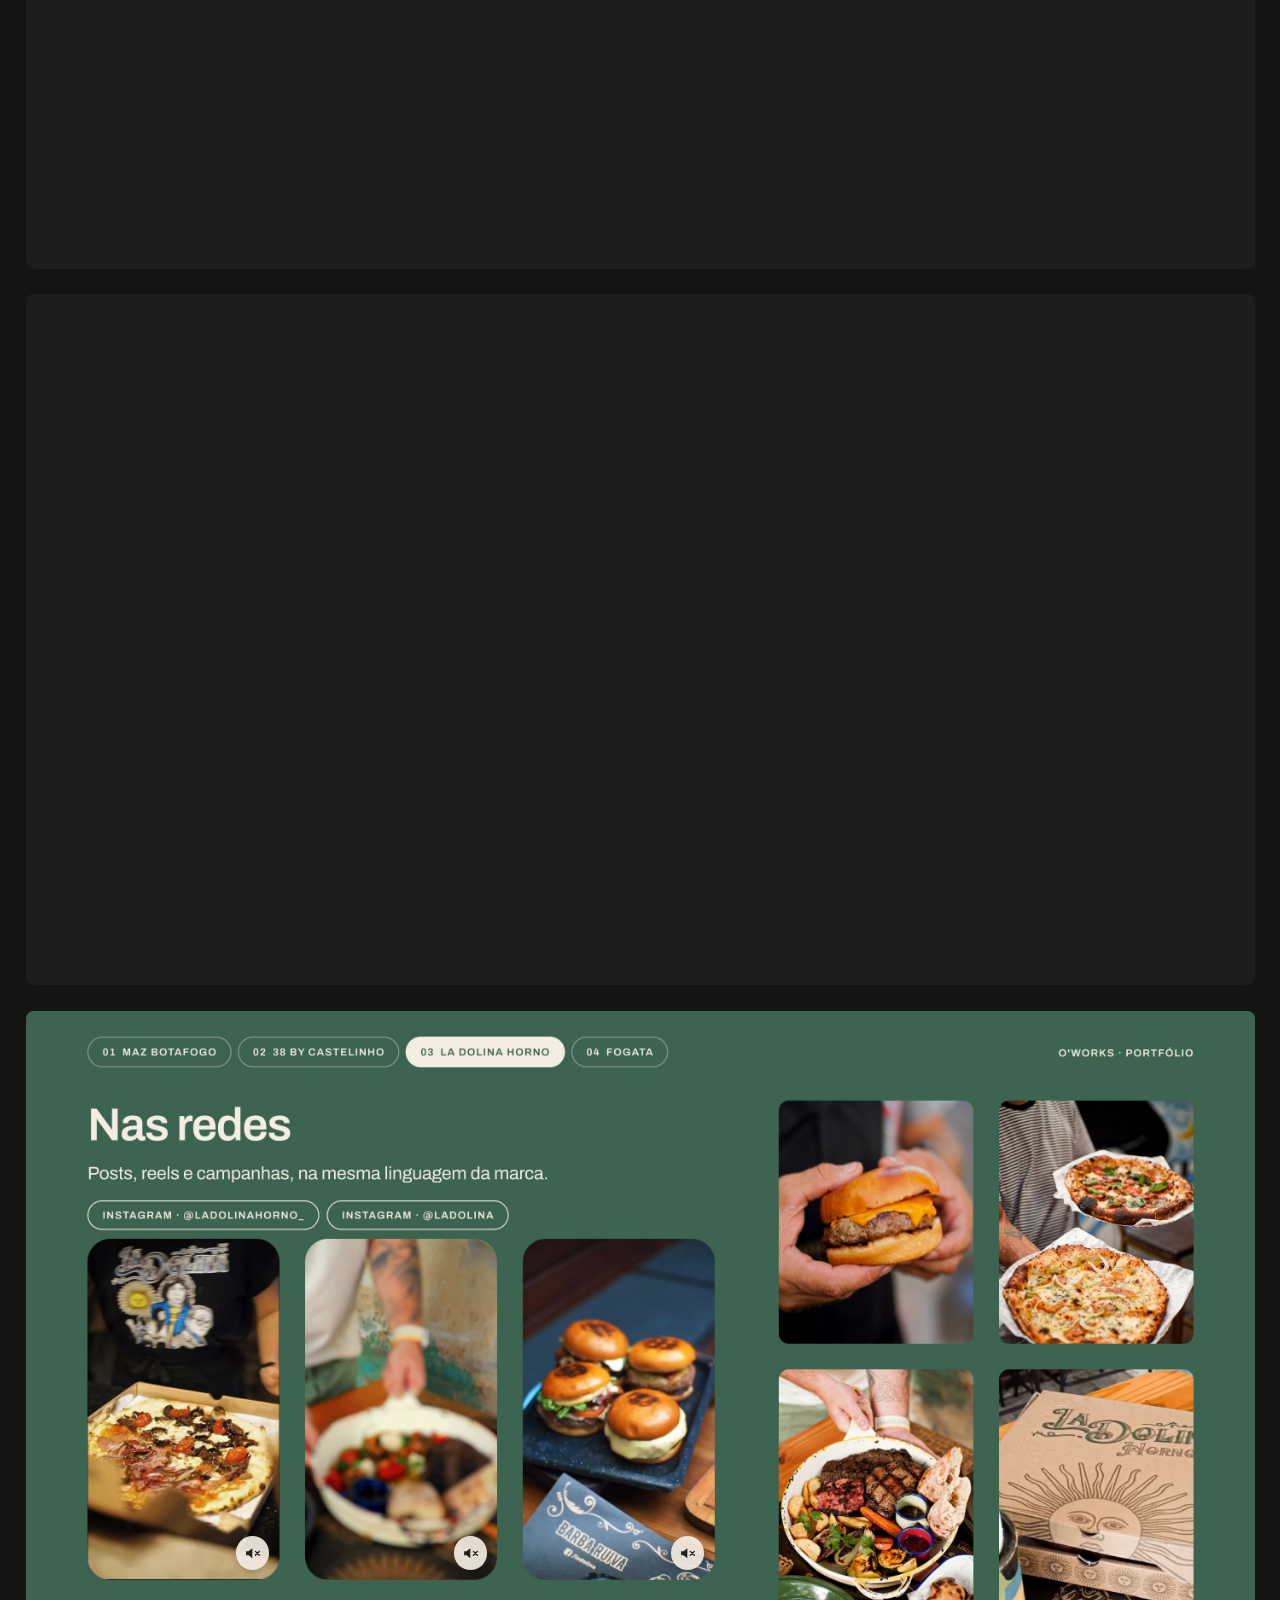
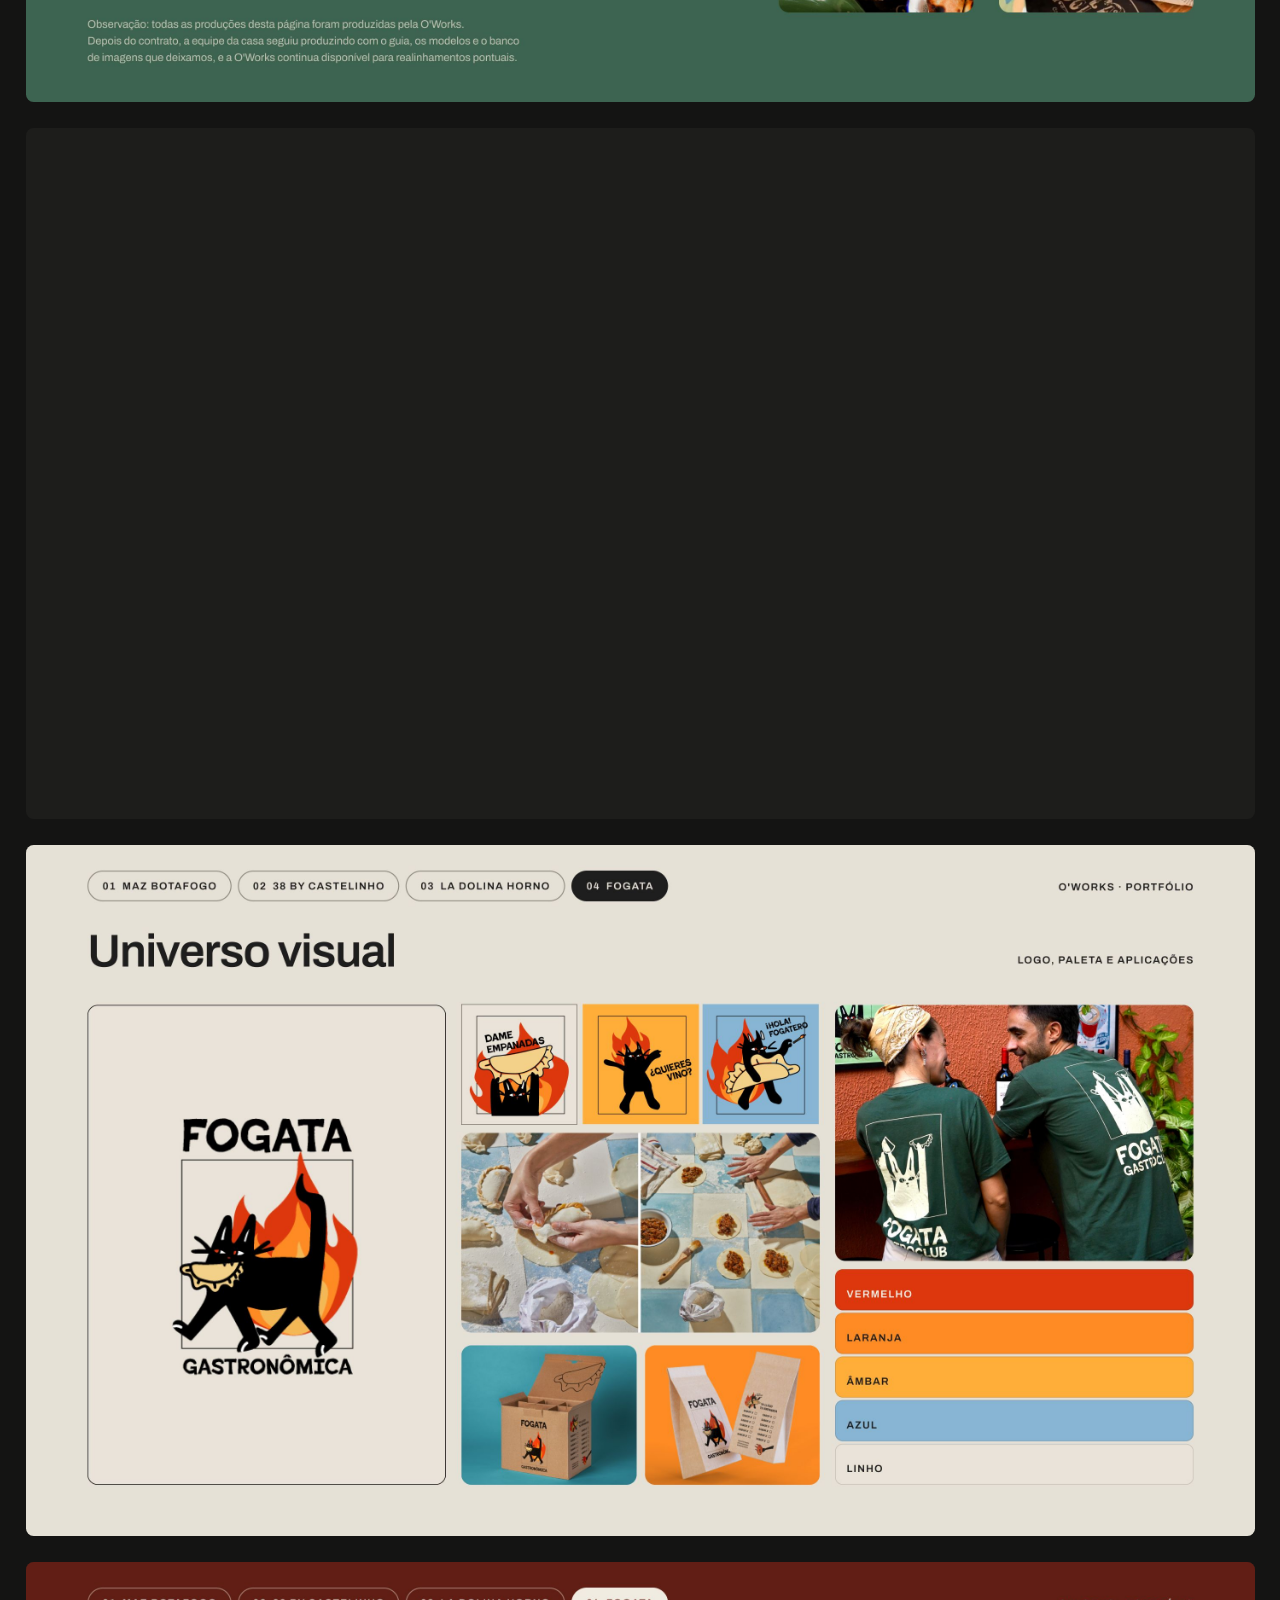
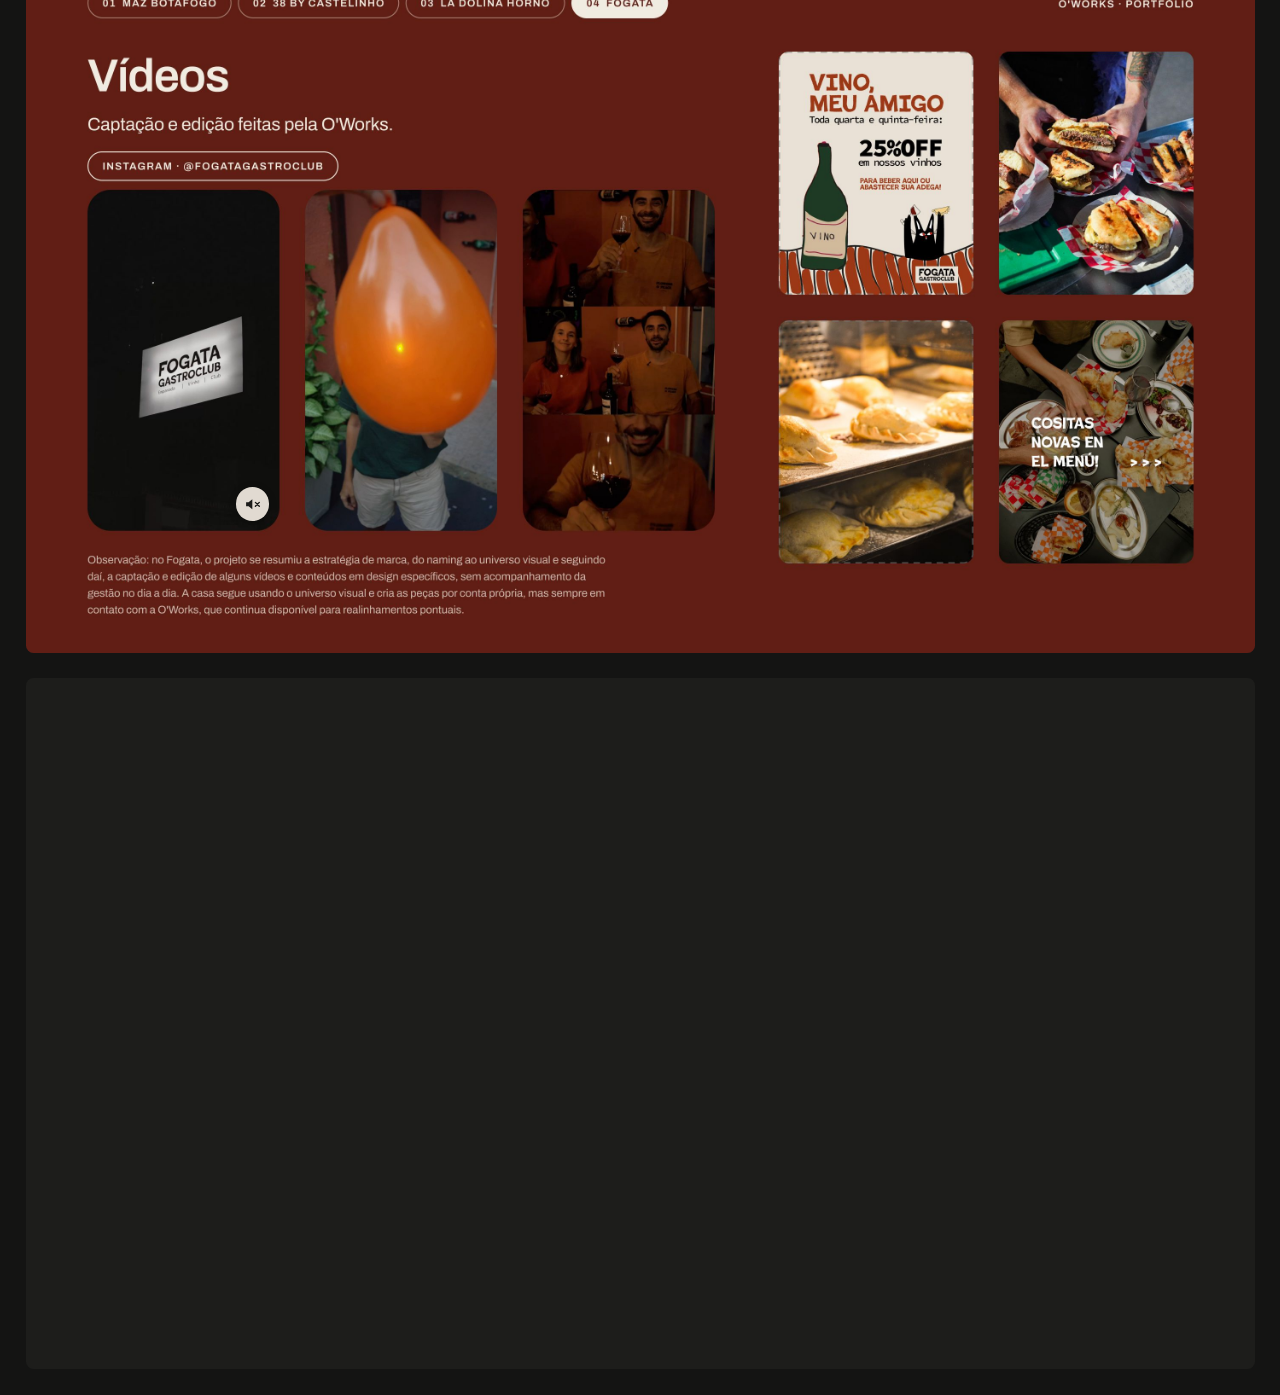
==== commit 4f30f2e5: "Vídeos com som ao clicar" ====
--- a/gastronomia/index.html
+++ b/gastronomia/index.html
@@ -14,17 +14,28 @@
 <link rel="icon" href="data:image/svg+xml,%3Csvg xmlns='http://www.w3.org/2000/svg' viewBox='0 0 100 100'%3E%3Ctext y='.9em' font-size='90'%3E%E2%98%BB%3C/text%3E%3C/svg%3E">
 <link rel="preload" as="image" href="p/01.jpg">
 <style>
-:root { --fundo: #141413; --gap: clamp(10px, 2vw, 28px); }
+:root { --fundo: #141413; --gap: clamp(10px, 2vw, 28px); --creme: #f3ece2; --tinta: #1d1d1b; }
 * { box-sizing: border-box; margin: 0; padding: 0; }
 html { background: var(--fundo); scroll-behavior: smooth; }
 body { background: var(--fundo); padding: var(--gap); display: flex; flex-direction: column; align-items: center; gap: var(--gap); min-height: 100vh; }
 .tela { position: relative; width: min(100%, 1680px, calc((100vh - 2 * var(--gap)) * 16 / 9)); aspect-ratio: 16 / 9; container-type: inline-size; overflow: hidden; border-radius: clamp(4px, .6vw, 10px); background: #1d1d1b; scroll-margin: var(--gap); }
-.tela img { position: absolute; inset: 0; width: 100%; height: 100%; display: block; }
-.tela video { position: absolute; object-fit: cover; border-radius: calc(var(--r) / 1920 * 100cqw); opacity: 0; transition: opacity .4s ease; background: transparent; }
-.tela video.on { opacity: 1; }
+.tela > img { position: absolute; inset: 0; width: 100%; height: 100%; display: block; }
+.vid { position: absolute; border-radius: calc(var(--r) / 1920 * 100cqw); overflow: hidden; }
+.vid video { position: absolute; inset: 0; width: 100%; height: 100%; object-fit: cover; opacity: 0; transition: opacity .4s ease; background: transparent; }
+.vid video.on { opacity: 1; }
+.vid.tem-som { cursor: pointer; }
+.som { position: absolute; right: calc(16 / 1920 * 100cqw); bottom: calc(16 / 1920 * 100cqw); width: calc(52 / 1920 * 100cqw); height: calc(52 / 1920 * 100cqw); min-width: 26px; min-height: 26px; border: 0; border-radius: 50%; background: var(--creme); color: var(--tinta); display: grid; place-items: center; cursor: pointer; opacity: .92; box-shadow: 0 2px 10px rgba(0,0,0,.25); transition: transform .2s ease, opacity .2s ease; }
+.som:hover { transform: scale(1.08); opacity: 1; }
+.som:focus-visible { outline: 2px solid var(--creme); outline-offset: 3px; }
+.som svg { width: 56%; height: 56%; fill: none; stroke: currentColor; stroke-width: 1.8; stroke-linecap: round; stroke-linejoin: round; }
+.som svg .alto { fill: currentColor; stroke: none; }
+.som .ondas { display: none; }
+.com-som .som .ondas { display: inline; }
+.com-som .som .mudo { display: none; }
+.com-som .som { background: var(--tinta); color: var(--creme); opacity: 1; }
 .tela img.sobre { inset: auto; z-index: 2; pointer-events: none; }
 .tela a { position: absolute; border-radius: 999px; z-index: 3; }
-.tela a:focus-visible { outline: 2px solid #f3ece2; outline-offset: 2px; }
+.tela a:focus-visible { outline: 2px solid var(--creme); outline-offset: 2px; }
 @media (max-width: 760px) { .tela { width: 100%; } }
 @media (prefers-reduced-motion: reduce) { html { scroll-behavior: auto; } }
 </style>
@@ -33,32 +44,46 @@
 <section class="tela" id="p01" aria-label="Capa"><img src="p/01.jpg" alt="Capa" width="2880" height="1620" fetchpriority="high"></section>
 <section class="tela" id="p02" aria-label="Índice"><img src="p/02.jpg" alt="Índice" width="2880" height="1620" loading="lazy" decoding="async"></section>
 <section class="tela" id="p03" aria-label="A O&#x27;Works"><img src="p/03.jpg" alt="A O&#x27;Works" width="2880" height="1620" loading="lazy" decoding="async"></section>
-<section class="tela" id="p04" aria-label="Sobre o estúdio"><img src="p/04.jpg" alt="Sobre o estúdio" width="2880" height="1620" loading="lazy" decoding="async"><video data-src="v/04-reel.mp4" muted loop playsinline autoplay preload="none" aria-hidden="true" style="left:61.6667%;top:13.8889%;width:33.3333%;height:75.9259%;--r:16"></video><img class="sobre" src="p/04-selo.png" alt="" aria-hidden="true" loading="lazy" style="left:54.5417%;top:65.1111%;width:15.2969%;height:27.1944%"></section>
+<section class="tela" id="p04" aria-label="Sobre o estúdio"><img src="p/04.jpg" alt="Sobre o estúdio" width="2880" height="1620" loading="lazy" decoding="async"><div class="vid" style="left:61.6667%;top:13.8889%;width:33.3333%;height:75.9259%;--r:16"><video data-src="v/04-reel.mp4" muted loop playsinline autoplay preload="none"></video></div><img class="sobre" src="p/04-selo.png" alt="" aria-hidden="true" loading="lazy" style="left:54.5417%;top:65.1111%;width:15.2969%;height:27.1944%"></section>
 <section class="tela" id="p05" aria-label="O que fazemos"><img src="p/05.jpg" alt="O que fazemos" width="2880" height="1620" loading="lazy" decoding="async"></section>
 <section class="tela" id="p06" aria-label="Como trabalhamos"><img src="p/06.jpg" alt="Como trabalhamos" width="2880" height="1620" loading="lazy" decoding="async"></section>
 <section class="tela" id="p07" aria-label="Marcas com autonomia"><img src="p/07.jpg" alt="Marcas com autonomia" width="2880" height="1620" loading="lazy" decoding="async"></section>
 <section class="tela" id="p08" aria-label="Portfólio"><img src="p/08.jpg" alt="Portfólio" width="2880" height="1620" loading="lazy" decoding="async"></section>
 <section class="tela" id="p09" aria-label="Maz Botafogo"><img src="p/09.jpg" alt="Maz Botafogo" width="2880" height="1620" loading="lazy" decoding="async"></section>
 <section class="tela" id="p10" aria-label="Maz Botafogo · Universo visual"><img src="p/10.jpg" alt="Maz Botafogo · Universo visual" width="2880" height="1620" loading="lazy" decoding="async"></section>
-<section class="tela" id="p11" aria-label="Maz Botafogo · Nas redes"><img src="p/11.jpg" alt="Maz Botafogo · Nas redes" width="2880" height="1620" loading="lazy" decoding="async"><video data-src="v/11-1.mp4" muted loop playsinline autoplay preload="none" aria-hidden="true" style="left:5.0000%;top:32.9630%;width:15.6250%;height:49.3519%;--r:36"></video><video data-src="v/11-2.mp4" muted loop playsinline autoplay preload="none" aria-hidden="true" style="left:22.7083%;top:32.9630%;width:15.6250%;height:49.3519%;--r:36"></video><video data-src="v/11-3.mp4" muted loop playsinline autoplay preload="none" aria-hidden="true" style="left:40.4167%;top:32.9630%;width:15.6250%;height:49.3519%;--r:36"></video><a href="https://www.instagram.com/maz_riodejaneiro/" target="_blank" rel="noopener" aria-label="www.instagram.com/maz_riodejaneiro" style="left:5.0000%;top:27.4074%;width:19.8438%;height:4.2593%"></a></section>
+<section class="tela" id="p11" aria-label="Maz Botafogo · Nas redes"><img src="p/11.jpg" alt="Maz Botafogo · Nas redes" width="2880" height="1620" loading="lazy" decoding="async"><div class="vid tem-som" style="left:5.0000%;top:32.9630%;width:15.6250%;height:49.3519%;--r:36"><video data-src="v/11-1.mp4" muted loop playsinline autoplay preload="none"></video><button class="som" type="button" aria-label="Ouvir com som" title="Clique para ouvir"><svg viewBox="0 0 24 24" aria-hidden="true"><path class="alto" d="M4 9.5h3.2L12 5.5v13l-4.8-4H4z"/><path class="mudo" d="M16 9.5l5 5M21 9.5l-5 5"/><path class="ondas" d="M15.5 9a4 4 0 0 1 0 6M18 6.5a7.5 7.5 0 0 1 0 11"/></svg></button></div><div class="vid tem-som" style="left:22.7083%;top:32.9630%;width:15.6250%;height:49.3519%;--r:36"><video data-src="v/11-2.mp4" muted loop playsinline autoplay preload="none"></video><button class="som" type="button" aria-label="Ouvir com som" title="Clique para ouvir"><svg viewBox="0 0 24 24" aria-hidden="true"><path class="alto" d="M4 9.5h3.2L12 5.5v13l-4.8-4H4z"/><path class="mudo" d="M16 9.5l5 5M21 9.5l-5 5"/><path class="ondas" d="M15.5 9a4 4 0 0 1 0 6M18 6.5a7.5 7.5 0 0 1 0 11"/></svg></button></div><div class="vid tem-som" style="left:40.4167%;top:32.9630%;width:15.6250%;height:49.3519%;--r:36"><video data-src="v/11-3.mp4" muted loop playsinline autoplay preload="none"></video><button class="som" type="button" aria-label="Ouvir com som" title="Clique para ouvir"><svg viewBox="0 0 24 24" aria-hidden="true"><path class="alto" d="M4 9.5h3.2L12 5.5v13l-4.8-4H4z"/><path class="mudo" d="M16 9.5l5 5M21 9.5l-5 5"/><path class="ondas" d="M15.5 9a4 4 0 0 1 0 6M18 6.5a7.5 7.5 0 0 1 0 11"/></svg></button></div><a href="https://www.instagram.com/maz_riodejaneiro/" target="_blank" rel="noopener" aria-label="www.instagram.com/maz_riodejaneiro" style="left:5.0000%;top:27.4074%;width:19.8438%;height:4.2593%"></a></section>
 <section class="tela" id="p12" aria-label="Maz Botafogo · Estampas e aplicações"><img src="p/12.jpg" alt="Maz Botafogo · Estampas e aplicações" width="2880" height="1620" loading="lazy" decoding="async"></section>
 <section class="tela" id="p13" aria-label="38 by Castelinho"><img src="p/13.jpg" alt="38 by Castelinho" width="2880" height="1620" loading="lazy" decoding="async"></section>
 <section class="tela" id="p14" aria-label="38 by Castelinho · Universo visual"><img src="p/14.jpg" alt="38 by Castelinho · Universo visual" width="2880" height="1620" loading="lazy" decoding="async"></section>
-<section class="tela" id="p15" aria-label="38 by Castelinho · Nas redes"><img src="p/15.jpg" alt="38 by Castelinho · Nas redes" width="2880" height="1620" loading="lazy" decoding="async"><video data-src="v/15-1.mp4" muted loop playsinline autoplay preload="none" aria-hidden="true" style="left:5.0000%;top:32.9630%;width:15.6250%;height:49.3519%;--r:36"></video><video data-src="v/15-2.mp4" muted loop playsinline autoplay preload="none" aria-hidden="true" style="left:22.7083%;top:32.9630%;width:15.6250%;height:49.3519%;--r:36"></video><video data-src="v/15-3.mp4" muted loop playsinline autoplay preload="none" aria-hidden="true" style="left:40.4167%;top:32.9630%;width:15.6250%;height:49.3519%;--r:36"></video><a href="https://www.instagram.com/38bycastelinho/" target="_blank" rel="noopener" aria-label="www.instagram.com/38bycastelinho" style="left:5.0000%;top:27.4074%;width:18.5417%;height:4.2593%"></a></section>
+<section class="tela" id="p15" aria-label="38 by Castelinho · Nas redes"><img src="p/15.jpg" alt="38 by Castelinho · Nas redes" width="2880" height="1620" loading="lazy" decoding="async"><div class="vid tem-som" style="left:5.0000%;top:32.9630%;width:15.6250%;height:49.3519%;--r:36"><video data-src="v/15-1.mp4" muted loop playsinline autoplay preload="none"></video><button class="som" type="button" aria-label="Ouvir com som" title="Clique para ouvir"><svg viewBox="0 0 24 24" aria-hidden="true"><path class="alto" d="M4 9.5h3.2L12 5.5v13l-4.8-4H4z"/><path class="mudo" d="M16 9.5l5 5M21 9.5l-5 5"/><path class="ondas" d="M15.5 9a4 4 0 0 1 0 6M18 6.5a7.5 7.5 0 0 1 0 11"/></svg></button></div><div class="vid tem-som" style="left:22.7083%;top:32.9630%;width:15.6250%;height:49.3519%;--r:36"><video data-src="v/15-2.mp4" muted loop playsinline autoplay preload="none"></video><button class="som" type="button" aria-label="Ouvir com som" title="Clique para ouvir"><svg viewBox="0 0 24 24" aria-hidden="true"><path class="alto" d="M4 9.5h3.2L12 5.5v13l-4.8-4H4z"/><path class="mudo" d="M16 9.5l5 5M21 9.5l-5 5"/><path class="ondas" d="M15.5 9a4 4 0 0 1 0 6M18 6.5a7.5 7.5 0 0 1 0 11"/></svg></button></div><div class="vid tem-som" style="left:40.4167%;top:32.9630%;width:15.6250%;height:49.3519%;--r:36"><video data-src="v/15-3.mp4" muted loop playsinline autoplay preload="none"></video><button class="som" type="button" aria-label="Ouvir com som" title="Clique para ouvir"><svg viewBox="0 0 24 24" aria-hidden="true"><path class="alto" d="M4 9.5h3.2L12 5.5v13l-4.8-4H4z"/><path class="mudo" d="M16 9.5l5 5M21 9.5l-5 5"/><path class="ondas" d="M15.5 9a4 4 0 0 1 0 6M18 6.5a7.5 7.5 0 0 1 0 11"/></svg></button></div><a href="https://www.instagram.com/38bycastelinho/" target="_blank" rel="noopener" aria-label="www.instagram.com/38bycastelinho" style="left:5.0000%;top:27.4074%;width:18.5417%;height:4.2593%"></a></section>
 <section class="tela" id="p16" aria-label="La Dolina Horno"><img src="p/16.jpg" alt="La Dolina Horno" width="2880" height="1620" loading="lazy" decoding="async"></section>
 <section class="tela" id="p17" aria-label="La Dolina Horno · Universo visual"><img src="p/17.jpg" alt="La Dolina Horno · Universo visual" width="2880" height="1620" loading="lazy" decoding="async"></section>
-<section class="tela" id="p18" aria-label="La Dolina Horno · Nas redes"><img src="p/18.jpg" alt="La Dolina Horno · Nas redes" width="2880" height="1620" loading="lazy" decoding="async"><video data-src="v/18-1.mp4" muted loop playsinline autoplay preload="none" aria-hidden="true" style="left:5.0000%;top:32.9630%;width:15.6250%;height:49.3519%;--r:36"></video><video data-src="v/18-2.mp4" muted loop playsinline autoplay preload="none" aria-hidden="true" style="left:22.7083%;top:32.9630%;width:15.6250%;height:49.3519%;--r:36"></video><video data-src="v/18-3.mp4" muted loop playsinline autoplay preload="none" aria-hidden="true" style="left:40.4167%;top:32.9630%;width:15.6250%;height:49.3519%;--r:36"></video><video data-src="v/18-4.mp4" muted loop playsinline autoplay preload="none" aria-hidden="true" style="left:79.1667%;top:51.8519%;width:15.8333%;height:35.1852%;--r:16"></video><a href="https://www.instagram.com/ladolinahorno_/" target="_blank" rel="noopener" aria-label="www.instagram.com/ladolinahorno_" style="left:5.0000%;top:27.4074%;width:18.8542%;height:4.2593%"></a><a href="https://www.instagram.com/ladolina/" target="_blank" rel="noopener" aria-label="www.instagram.com/ladolina" style="left:24.4792%;top:27.4074%;width:14.7917%;height:4.2593%"></a></section>
+<section class="tela" id="p18" aria-label="La Dolina Horno · Nas redes"><img src="p/18.jpg" alt="La Dolina Horno · Nas redes" width="2880" height="1620" loading="lazy" decoding="async"><div class="vid tem-som" style="left:5.0000%;top:32.9630%;width:15.6250%;height:49.3519%;--r:36"><video data-src="v/18-1.mp4" muted loop playsinline autoplay preload="none"></video><button class="som" type="button" aria-label="Ouvir com som" title="Clique para ouvir"><svg viewBox="0 0 24 24" aria-hidden="true"><path class="alto" d="M4 9.5h3.2L12 5.5v13l-4.8-4H4z"/><path class="mudo" d="M16 9.5l5 5M21 9.5l-5 5"/><path class="ondas" d="M15.5 9a4 4 0 0 1 0 6M18 6.5a7.5 7.5 0 0 1 0 11"/></svg></button></div><div class="vid tem-som" style="left:22.7083%;top:32.9630%;width:15.6250%;height:49.3519%;--r:36"><video data-src="v/18-2.mp4" muted loop playsinline autoplay preload="none"></video><button class="som" type="button" aria-label="Ouvir com som" title="Clique para ouvir"><svg viewBox="0 0 24 24" aria-hidden="true"><path class="alto" d="M4 9.5h3.2L12 5.5v13l-4.8-4H4z"/><path class="mudo" d="M16 9.5l5 5M21 9.5l-5 5"/><path class="ondas" d="M15.5 9a4 4 0 0 1 0 6M18 6.5a7.5 7.5 0 0 1 0 11"/></svg></button></div><div class="vid tem-som" style="left:40.4167%;top:32.9630%;width:15.6250%;height:49.3519%;--r:36"><video data-src="v/18-3.mp4" muted loop playsinline autoplay preload="none"></video><button class="som" type="button" aria-label="Ouvir com som" title="Clique para ouvir"><svg viewBox="0 0 24 24" aria-hidden="true"><path class="alto" d="M4 9.5h3.2L12 5.5v13l-4.8-4H4z"/><path class="mudo" d="M16 9.5l5 5M21 9.5l-5 5"/><path class="ondas" d="M15.5 9a4 4 0 0 1 0 6M18 6.5a7.5 7.5 0 0 1 0 11"/></svg></button></div><div class="vid" style="left:79.1667%;top:51.8519%;width:15.8333%;height:35.1852%;--r:16"><video data-src="v/18-4.mp4" muted loop playsinline autoplay preload="none"></video></div><a href="https://www.instagram.com/ladolinahorno_/" target="_blank" rel="noopener" aria-label="www.instagram.com/ladolinahorno_" style="left:5.0000%;top:27.4074%;width:18.8542%;height:4.2593%"></a><a href="https://www.instagram.com/ladolina/" target="_blank" rel="noopener" aria-label="www.instagram.com/ladolina" style="left:24.4792%;top:27.4074%;width:14.7917%;height:4.2593%"></a></section>
 <section class="tela" id="p19" aria-label="Fogata"><img src="p/19.jpg" alt="Fogata" width="2880" height="1620" loading="lazy" decoding="async"></section>
 <section class="tela" id="p20" aria-label="Fogata · Universo visual"><img src="p/20.jpg" alt="Fogata · Universo visual" width="2880" height="1620" loading="lazy" decoding="async"></section>
-<section class="tela" id="p21" aria-label="Fogata · Vídeos"><img src="p/21.jpg" alt="Fogata · Vídeos" width="2880" height="1620" loading="lazy" decoding="async"><video data-src="v/21-1.mp4" muted loop playsinline autoplay preload="none" aria-hidden="true" style="left:5.0000%;top:32.9630%;width:15.6250%;height:49.3519%;--r:36"></video><a href="https://www.instagram.com/fogatagastroclub/" target="_blank" rel="noopener" aria-label="www.instagram.com/fogatagastroclub" style="left:5.0000%;top:27.4074%;width:20.4167%;height:4.2593%"></a></section>
+<section class="tela" id="p21" aria-label="Fogata · Vídeos"><img src="p/21.jpg" alt="Fogata · Vídeos" width="2880" height="1620" loading="lazy" decoding="async"><div class="vid tem-som" style="left:5.0000%;top:32.9630%;width:15.6250%;height:49.3519%;--r:36"><video data-src="v/21-1.mp4" muted loop playsinline autoplay preload="none"></video><button class="som" type="button" aria-label="Ouvir com som" title="Clique para ouvir"><svg viewBox="0 0 24 24" aria-hidden="true"><path class="alto" d="M4 9.5h3.2L12 5.5v13l-4.8-4H4z"/><path class="mudo" d="M16 9.5l5 5M21 9.5l-5 5"/><path class="ondas" d="M15.5 9a4 4 0 0 1 0 6M18 6.5a7.5 7.5 0 0 1 0 11"/></svg></button></div><a href="https://www.instagram.com/fogatagastroclub/" target="_blank" rel="noopener" aria-label="www.instagram.com/fogatagastroclub" style="left:5.0000%;top:27.4074%;width:20.4167%;height:4.2593%"></a></section>
 <section class="tela" id="p22" aria-label="Contato"><img src="p/22.jpg" alt="Contato" width="2880" height="1620" loading="lazy" decoding="async"><a href="https://portfolio.oworks.agency" target="_blank" rel="noopener" aria-label="portfolio.oworks.agency" style="left:4.6875%;top:48.7963%;width:15.1562%;height:3.6111%"></a><a href="https://www.instagram.com/oworks.ag/" target="_blank" rel="noopener" aria-label="www.instagram.com/oworks.ag" style="left:21.3021%;top:48.7963%;width:7.5521%;height:3.6111%"></a><a href="mailto:hello@oworks.agency" aria-label="hello@oworks.agency" style="left:30.5208%;top:48.7963%;width:13.3333%;height:3.6111%"></a></section>
 <script>
 const vs = [...document.querySelectorAll('video[data-src]')];
 const ligar = v => { if (!v.src) v.src = v.dataset.src; const p = v.play(); if (p) p.catch(() => {}); };
+const mudo = v => { v.muted = true; const b = v.closest('.vid'); b.classList.remove('com-som'); const s = b.querySelector('.som'); if (s) { s.setAttribute('aria-label', 'Ouvir com som'); s.title = 'Clique para ouvir'; } };
 vs.forEach(v => v.addEventListener('playing', () => v.classList.add('on')));
+document.querySelectorAll('.vid.tem-som').forEach(box => {
+  const v = box.querySelector('video'), s = box.querySelector('.som');
+  box.addEventListener('click', e => {
+    e.preventDefault();
+    if (v.muted) {
+      vs.forEach(o => { if (o !== v && !o.muted) mudo(o); });
+      if (!v.src) v.src = v.dataset.src;
+      v.muted = false; v.currentTime = 0;
+      const p = v.play(); if (p) p.catch(() => {});
+      box.classList.add('com-som'); s.setAttribute('aria-label', 'Tirar o som'); s.title = 'Clique para tirar o som';
+    } else mudo(v);
+  });
+});
 const io = new IntersectionObserver(es => es.forEach(e => {
   const v = e.target;
-  if (e.isIntersecting) ligar(v); else if (v.src) v.pause();
+  if (e.isIntersecting) ligar(v); else if (v.src) { v.pause(); if (!v.muted) mudo(v); }
 }), { rootMargin: '50% 0px' });
 vs.forEach(v => io.observe(v));
 document.addEventListener('keydown', e => {
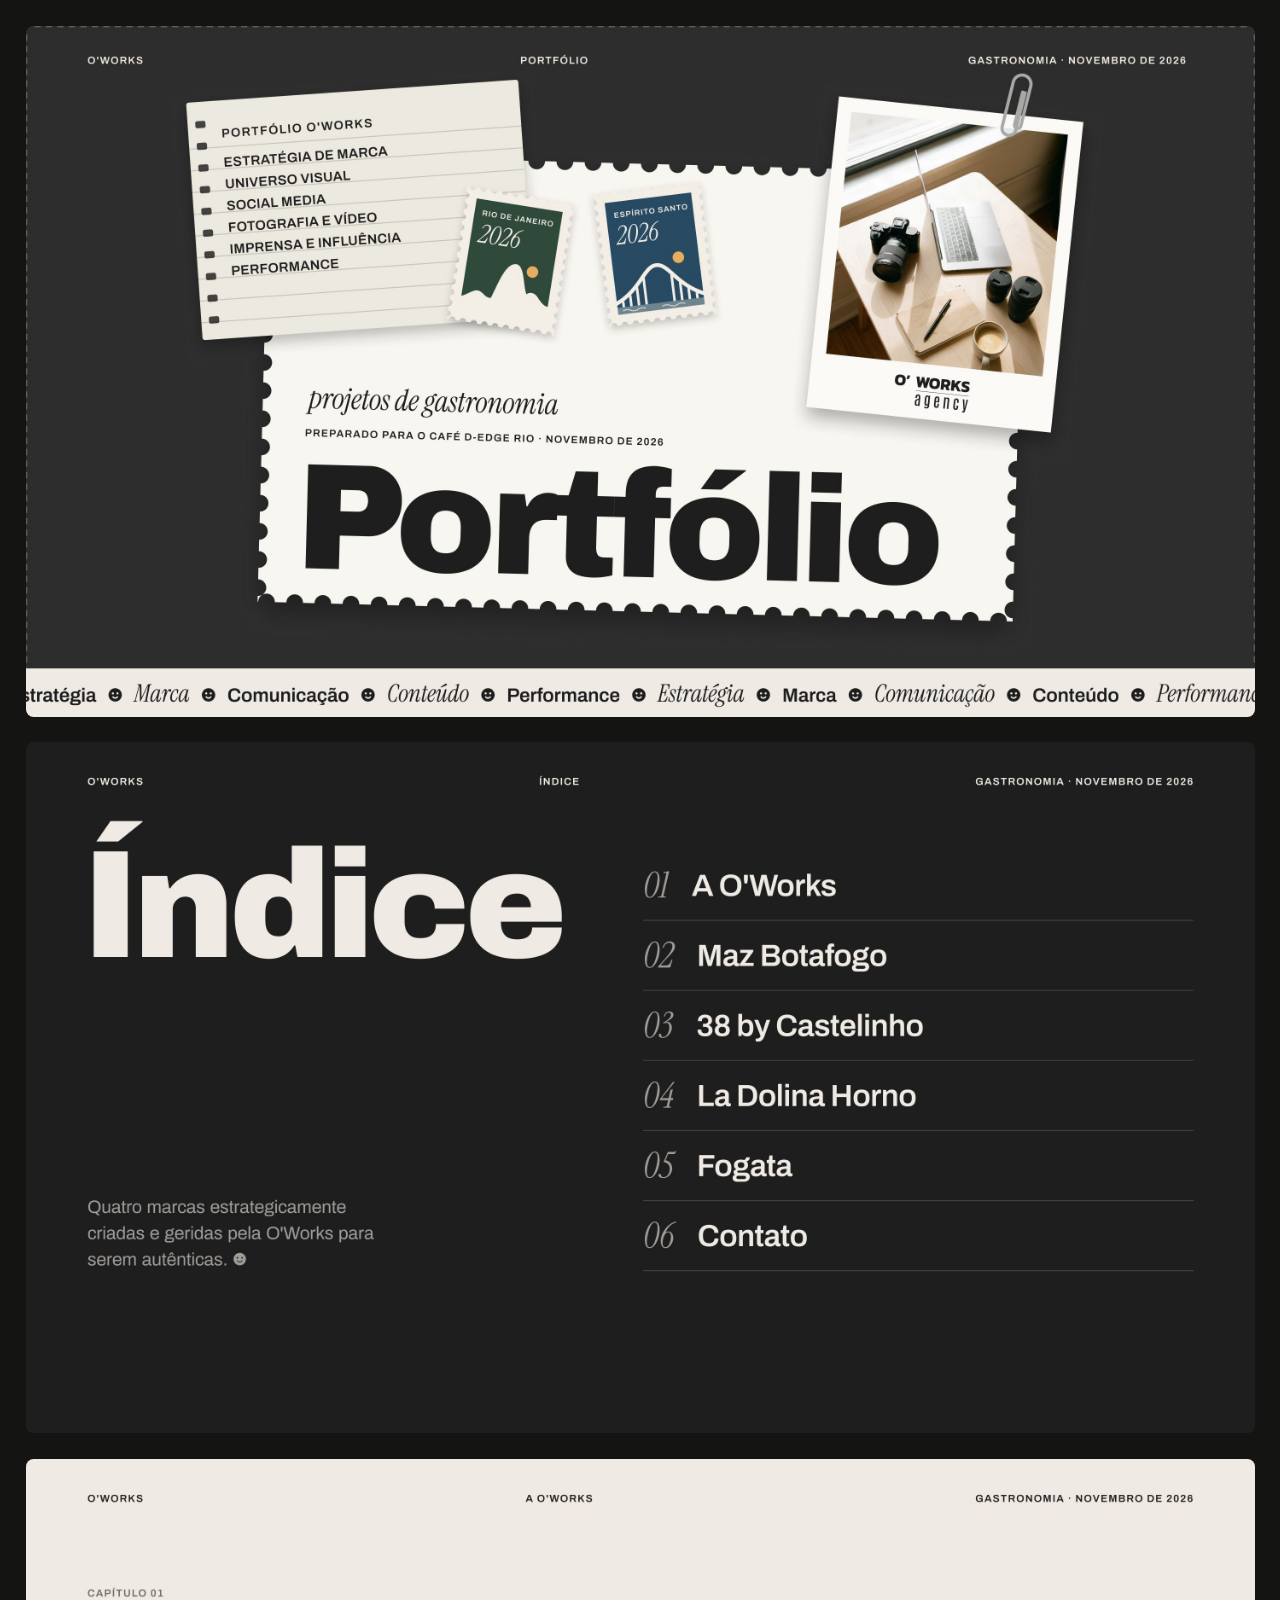
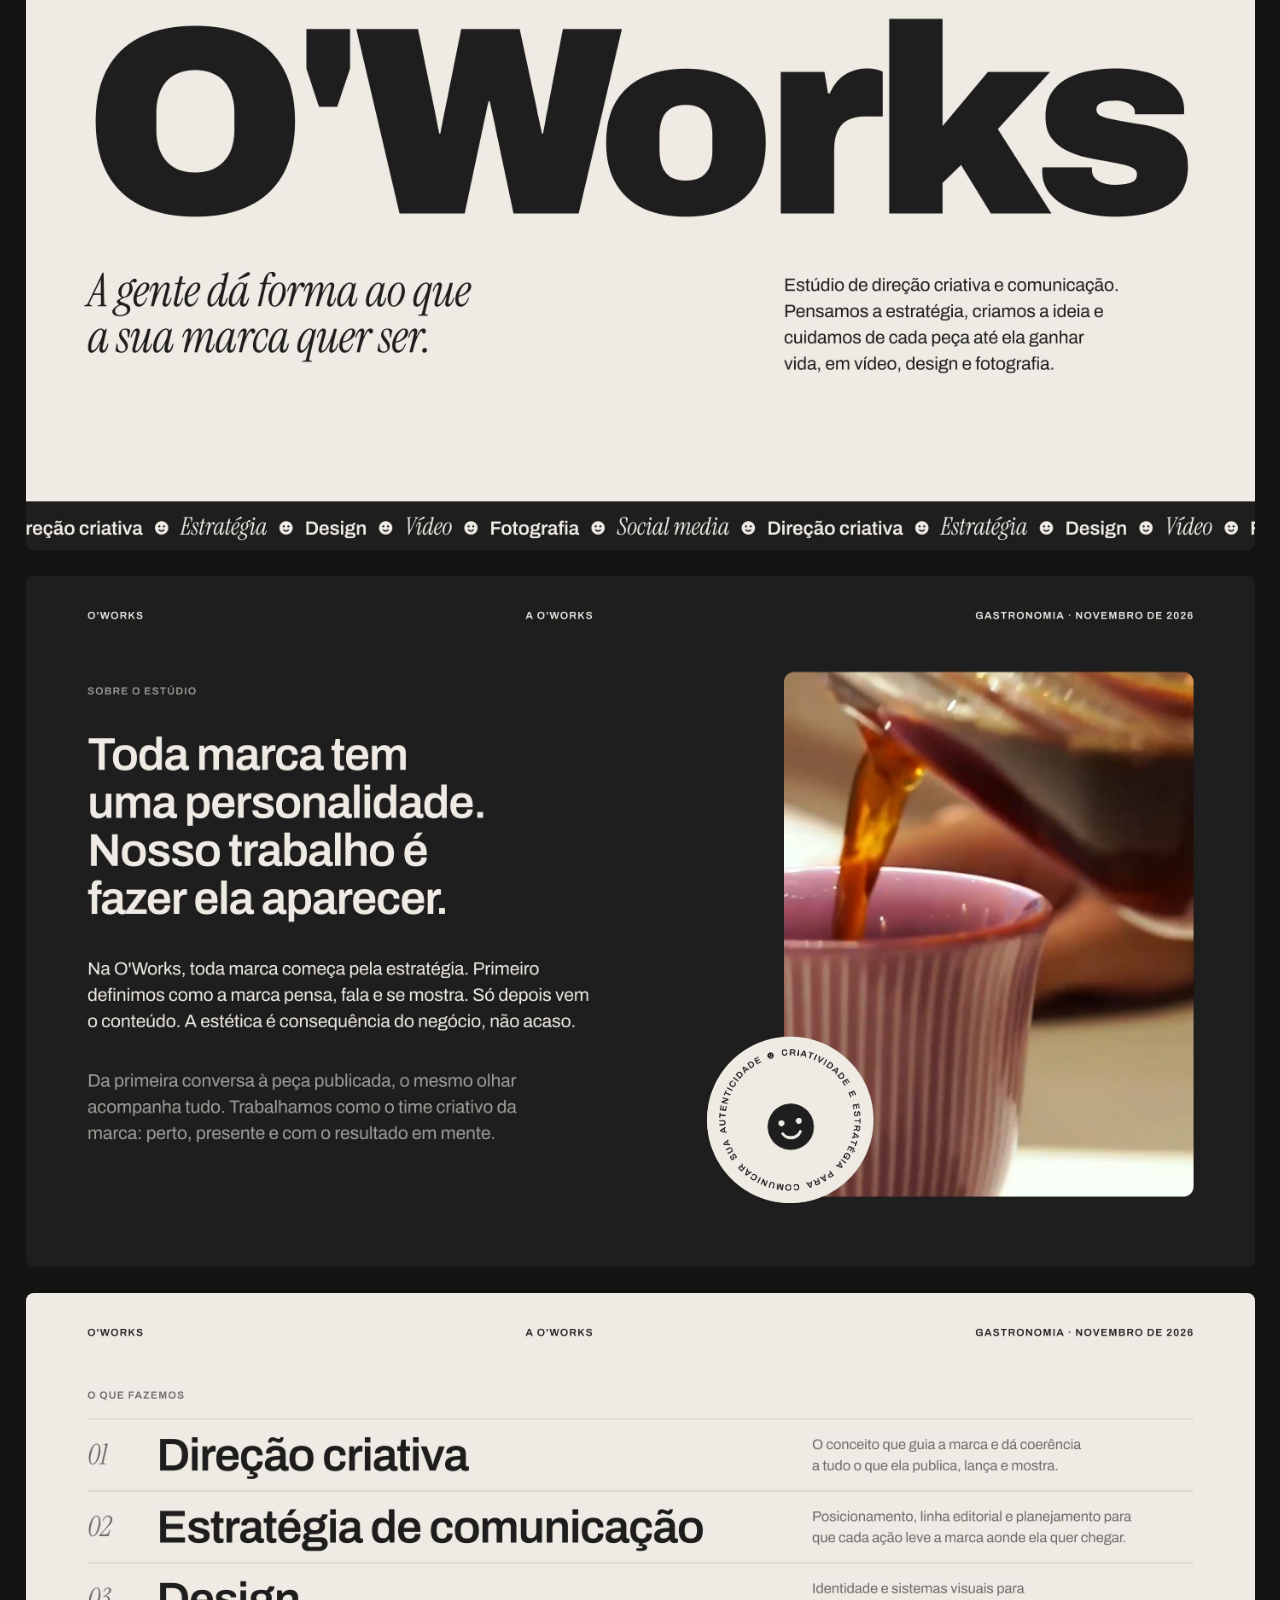
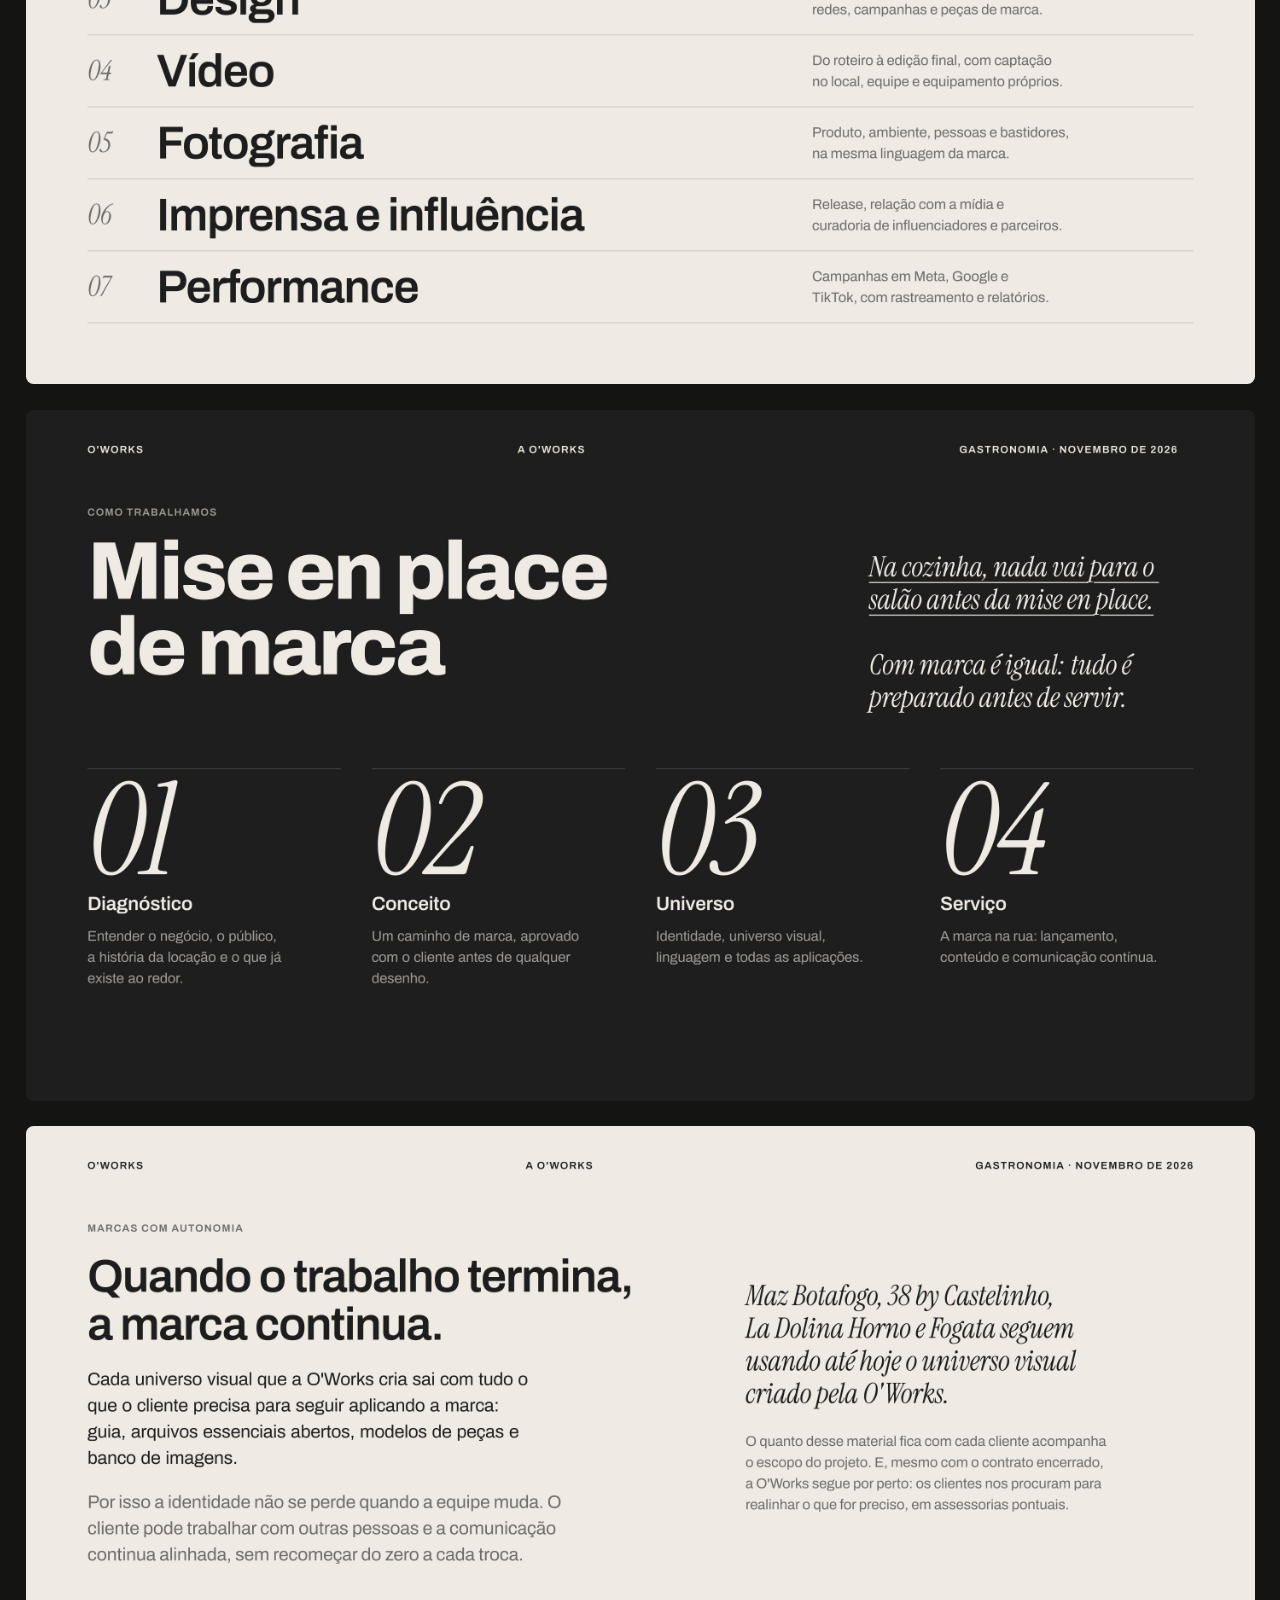
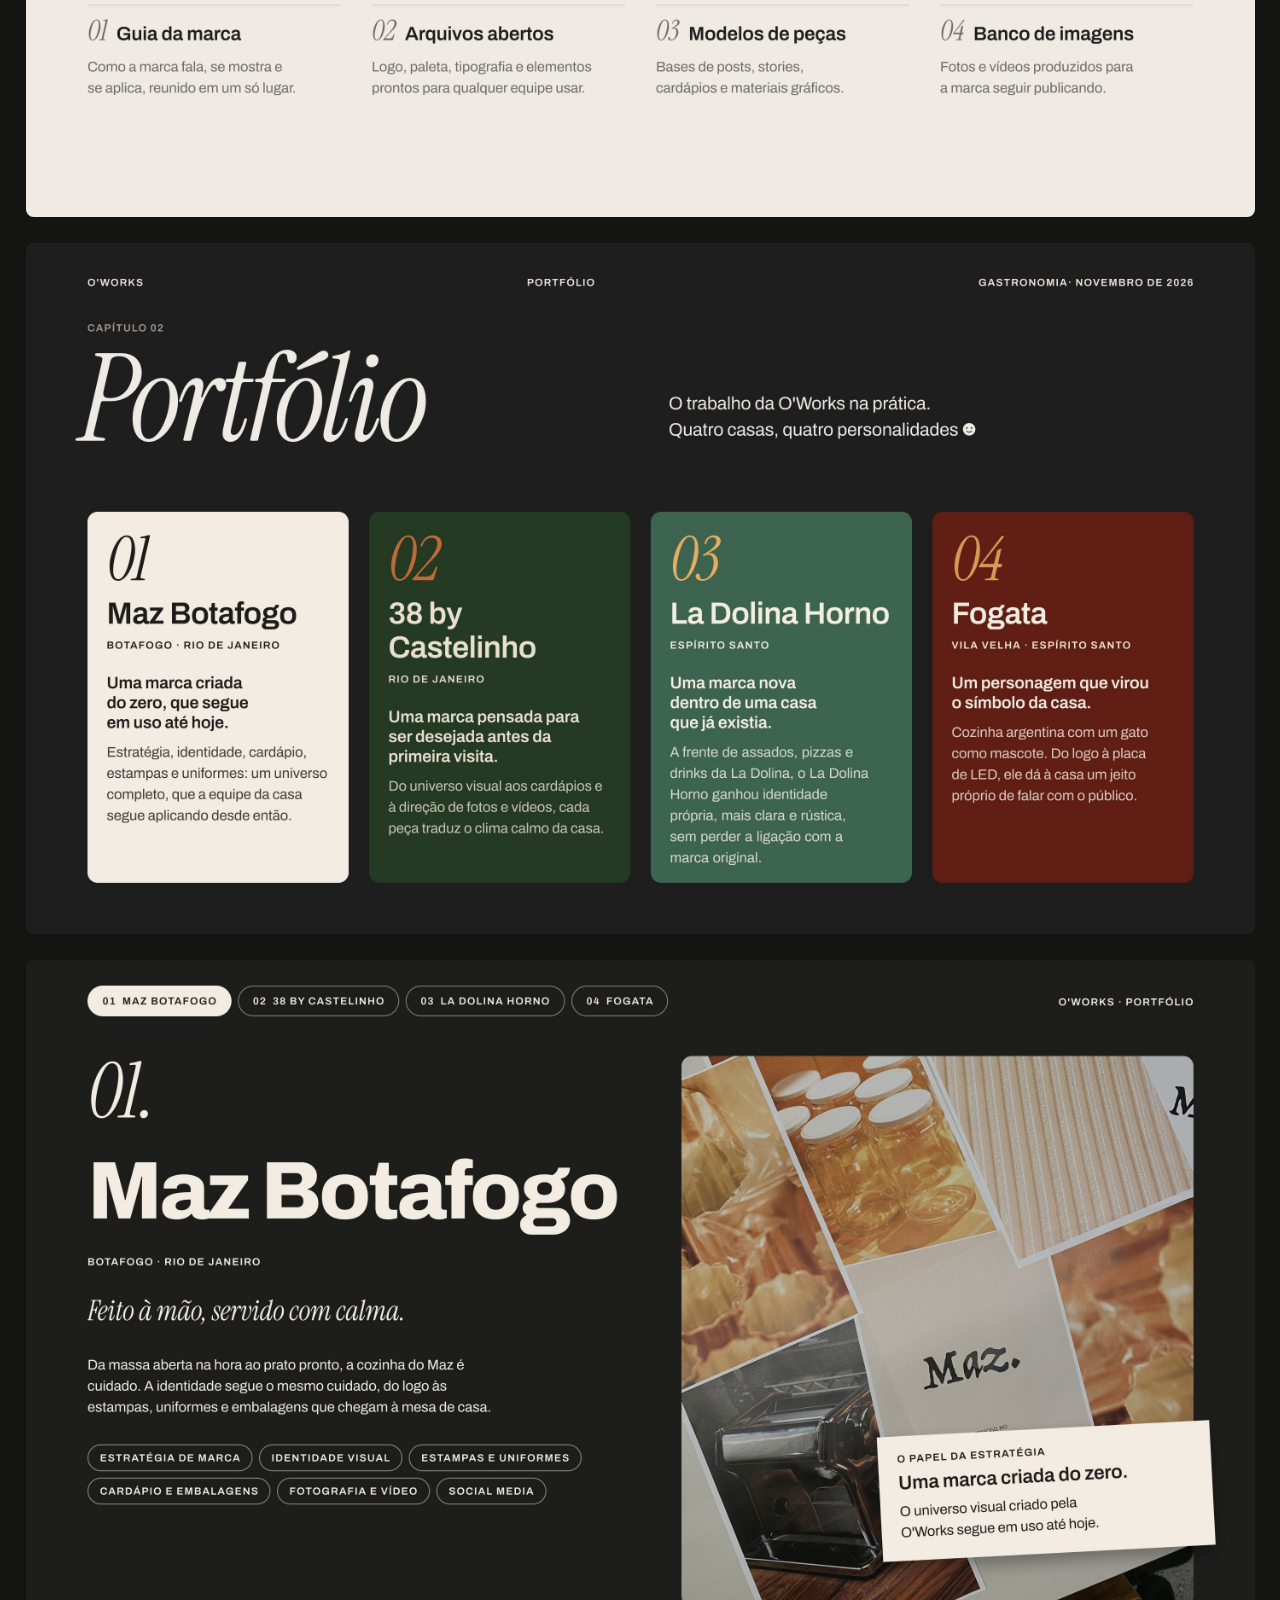
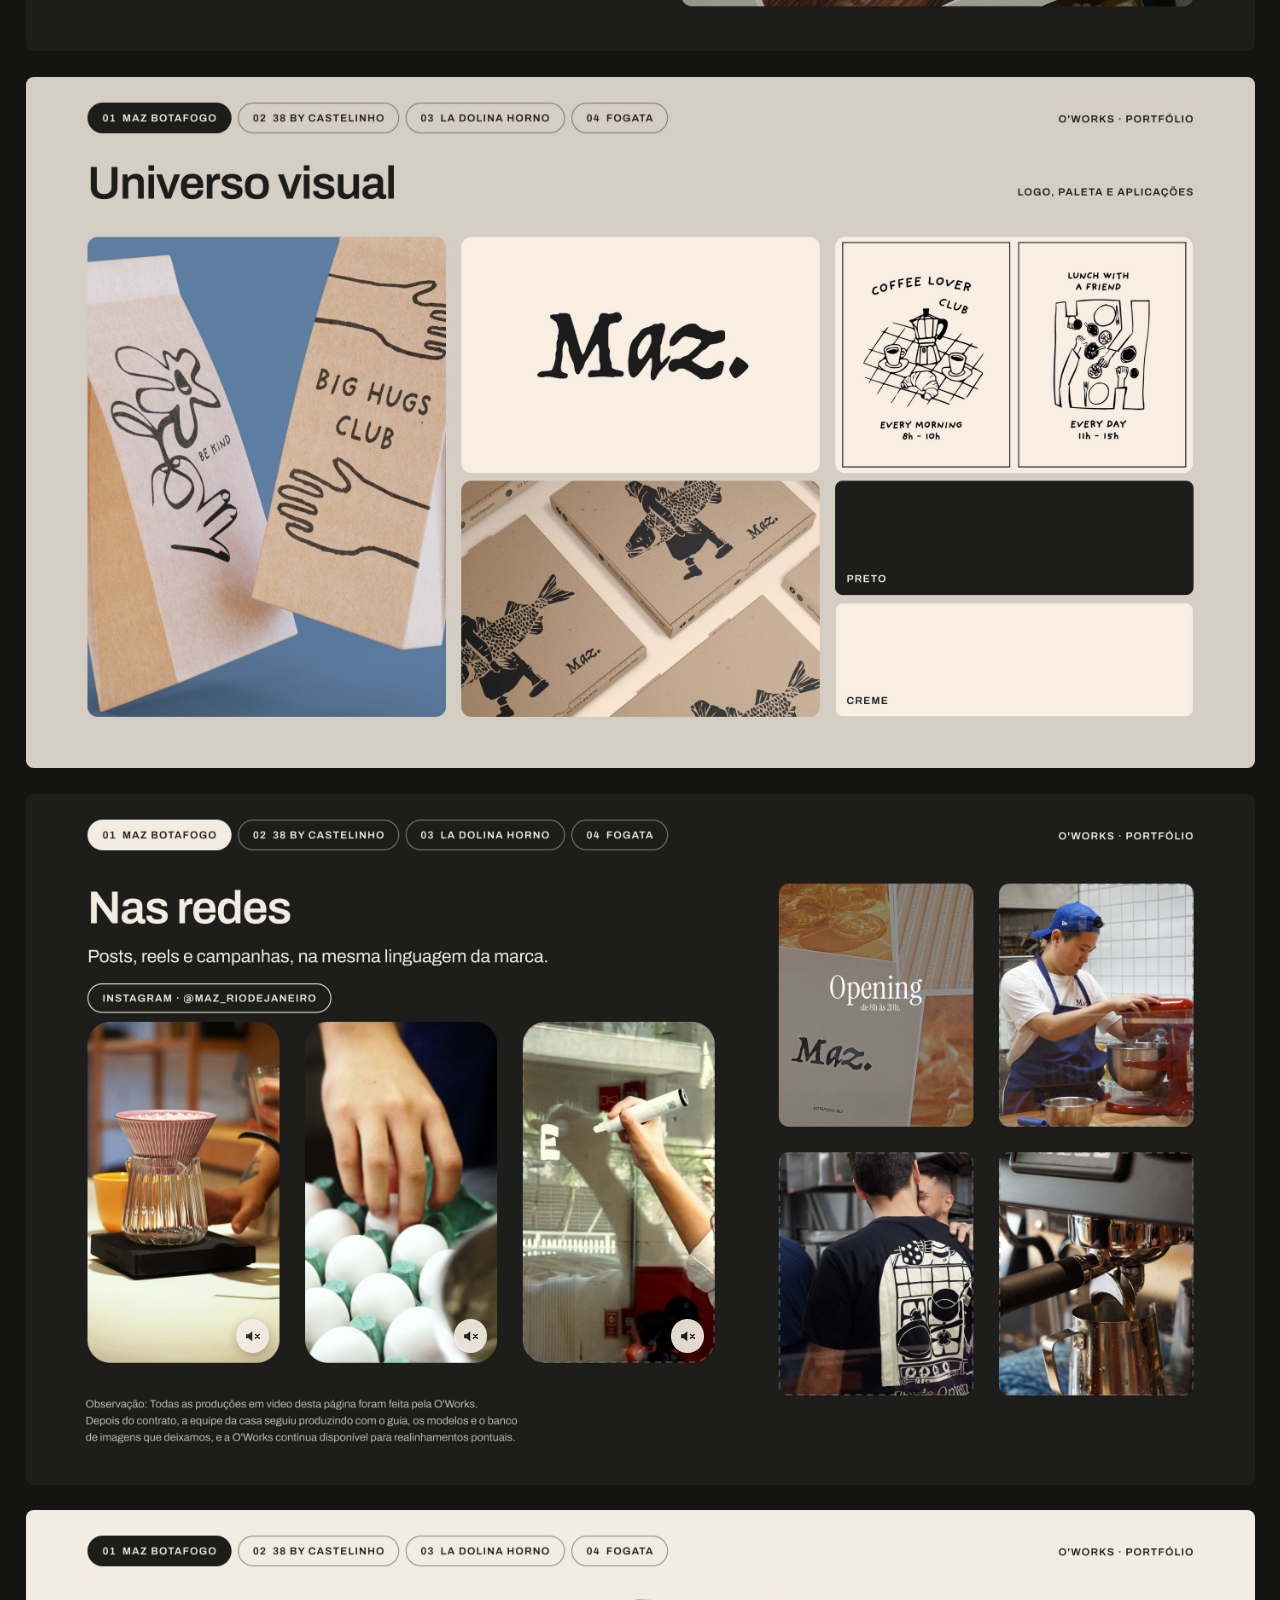
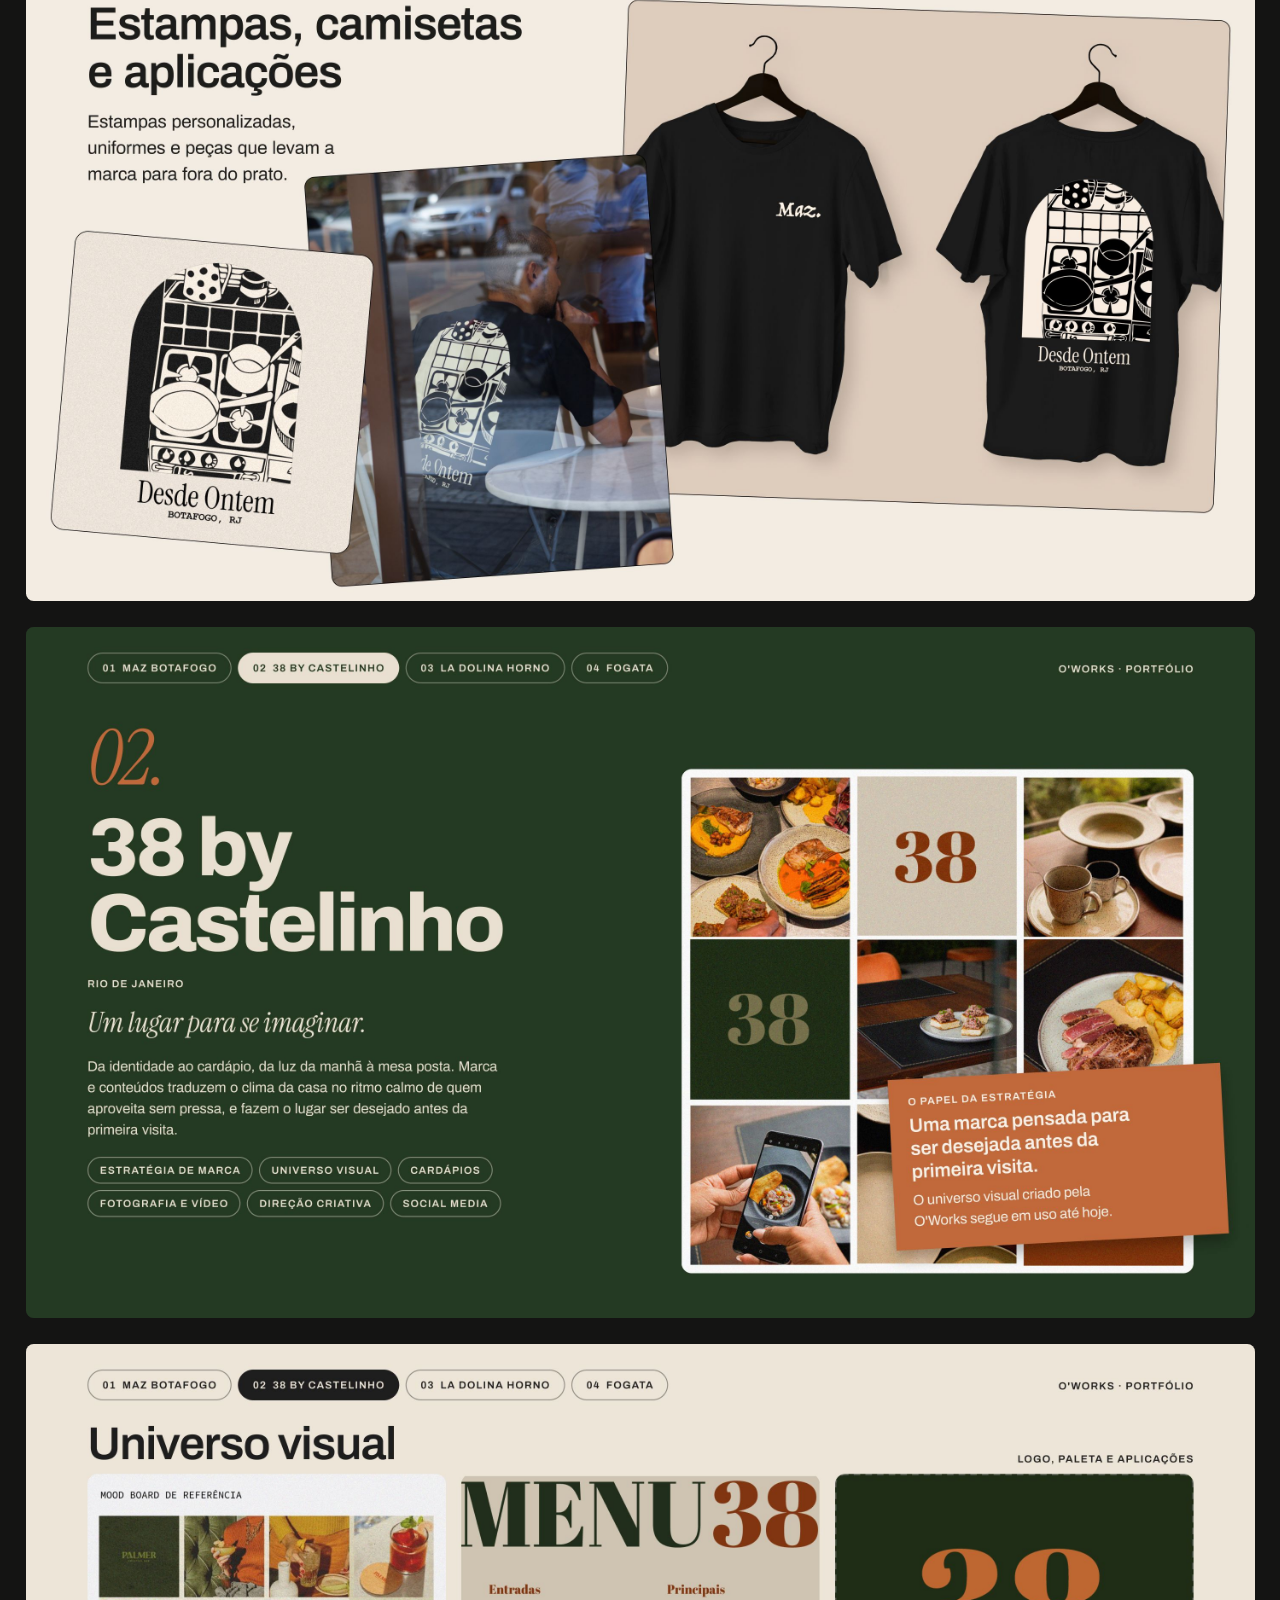
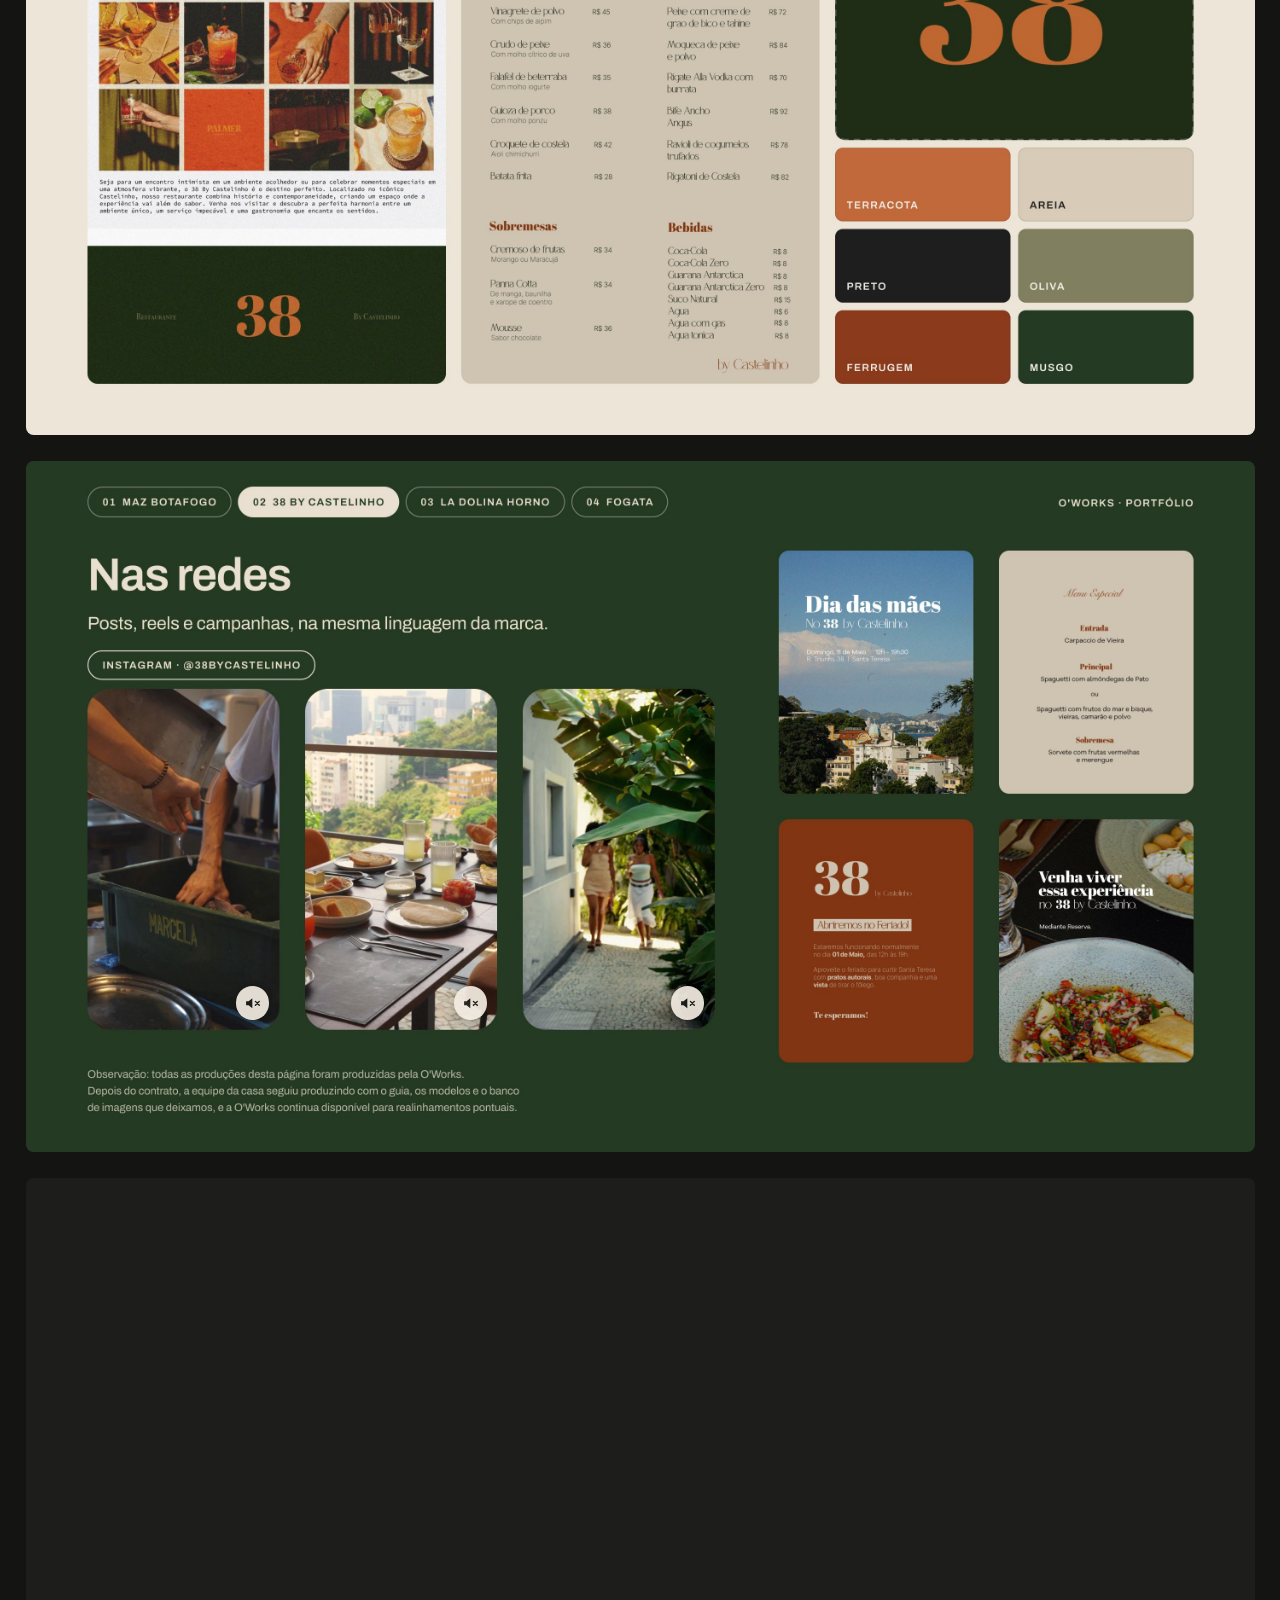
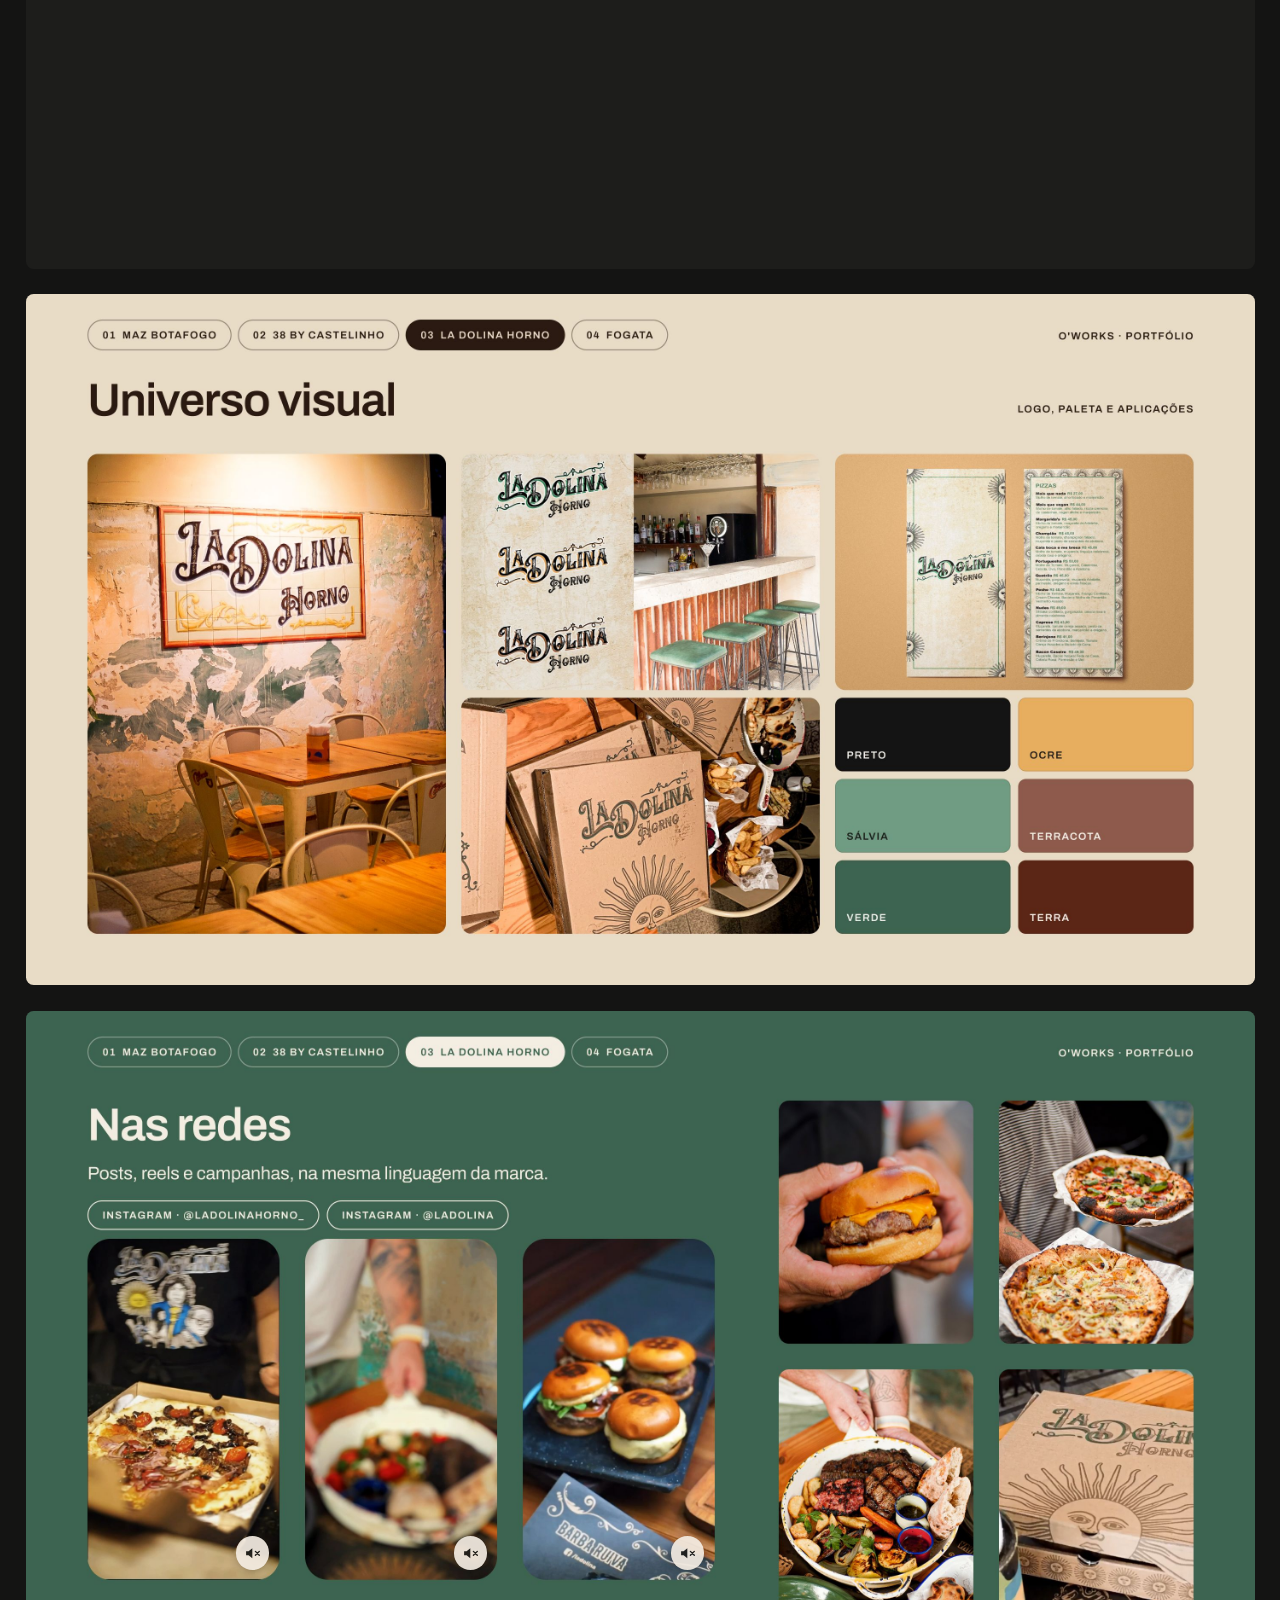
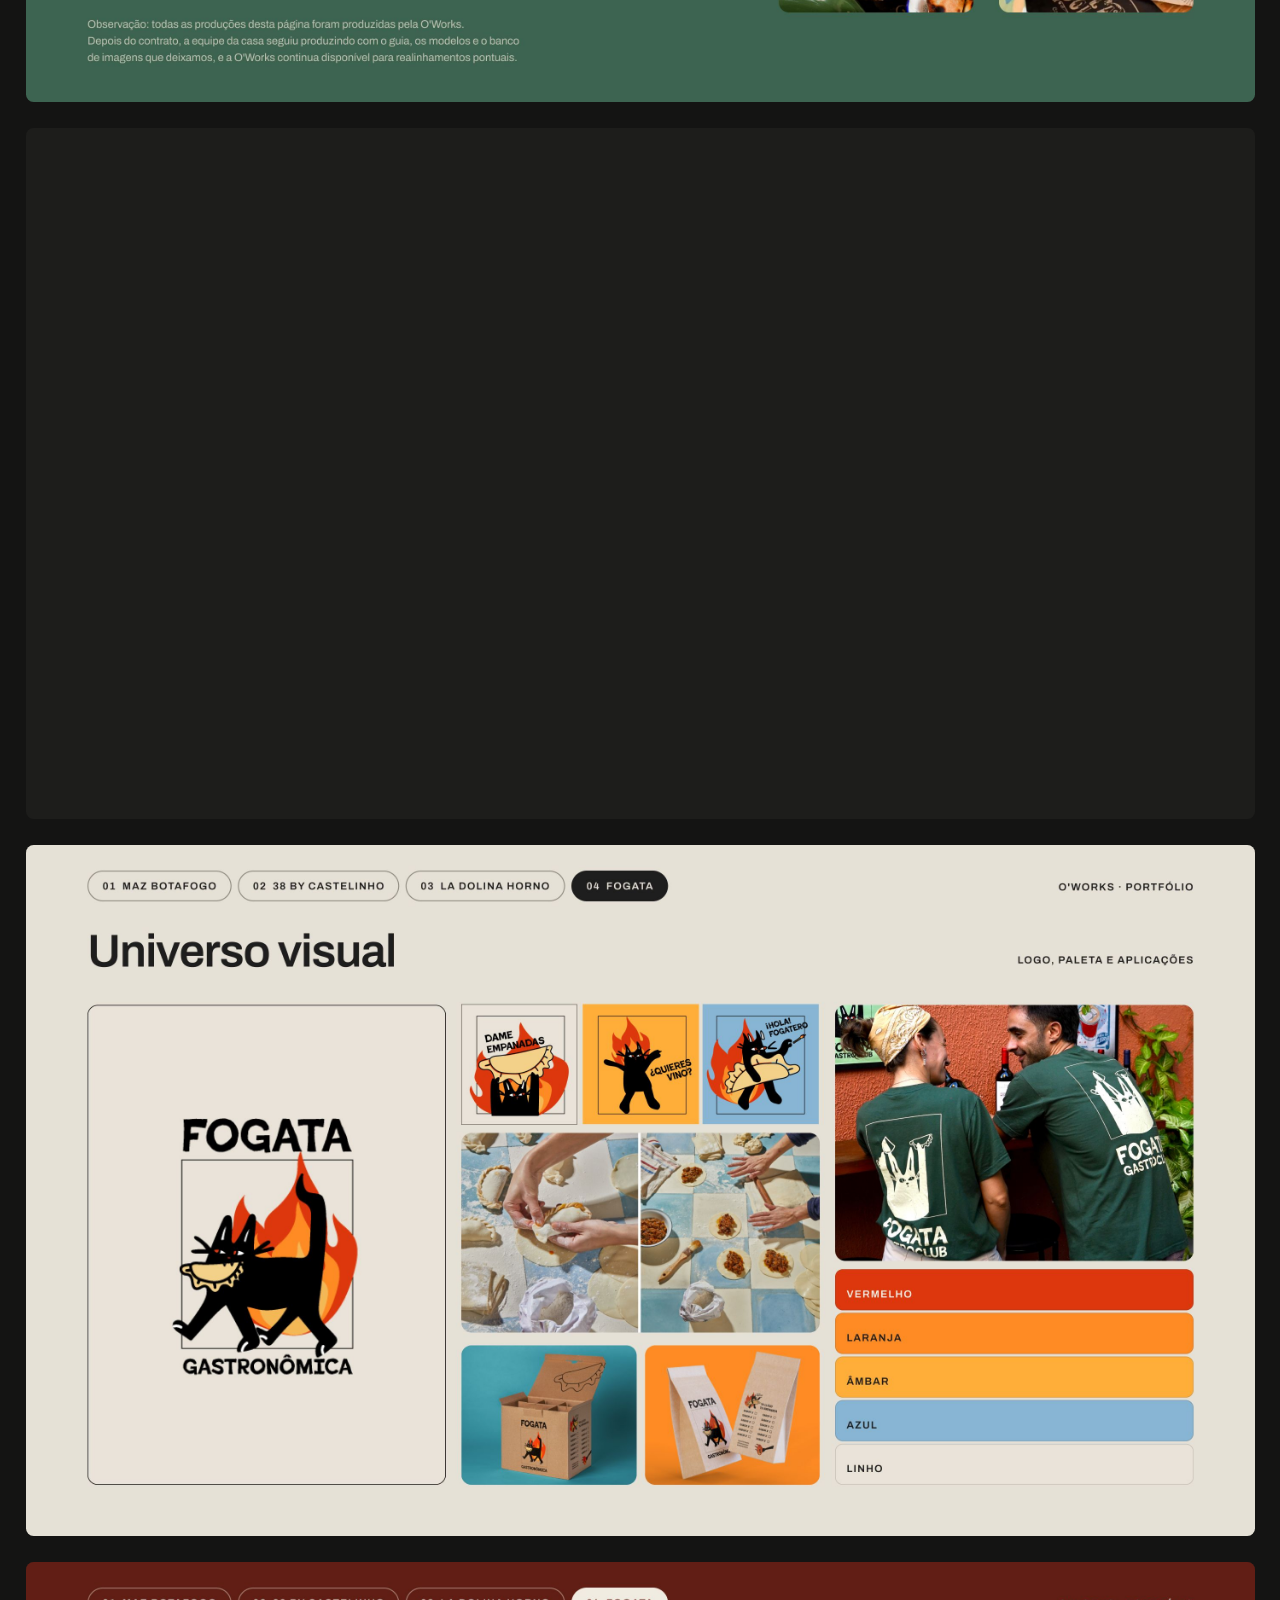
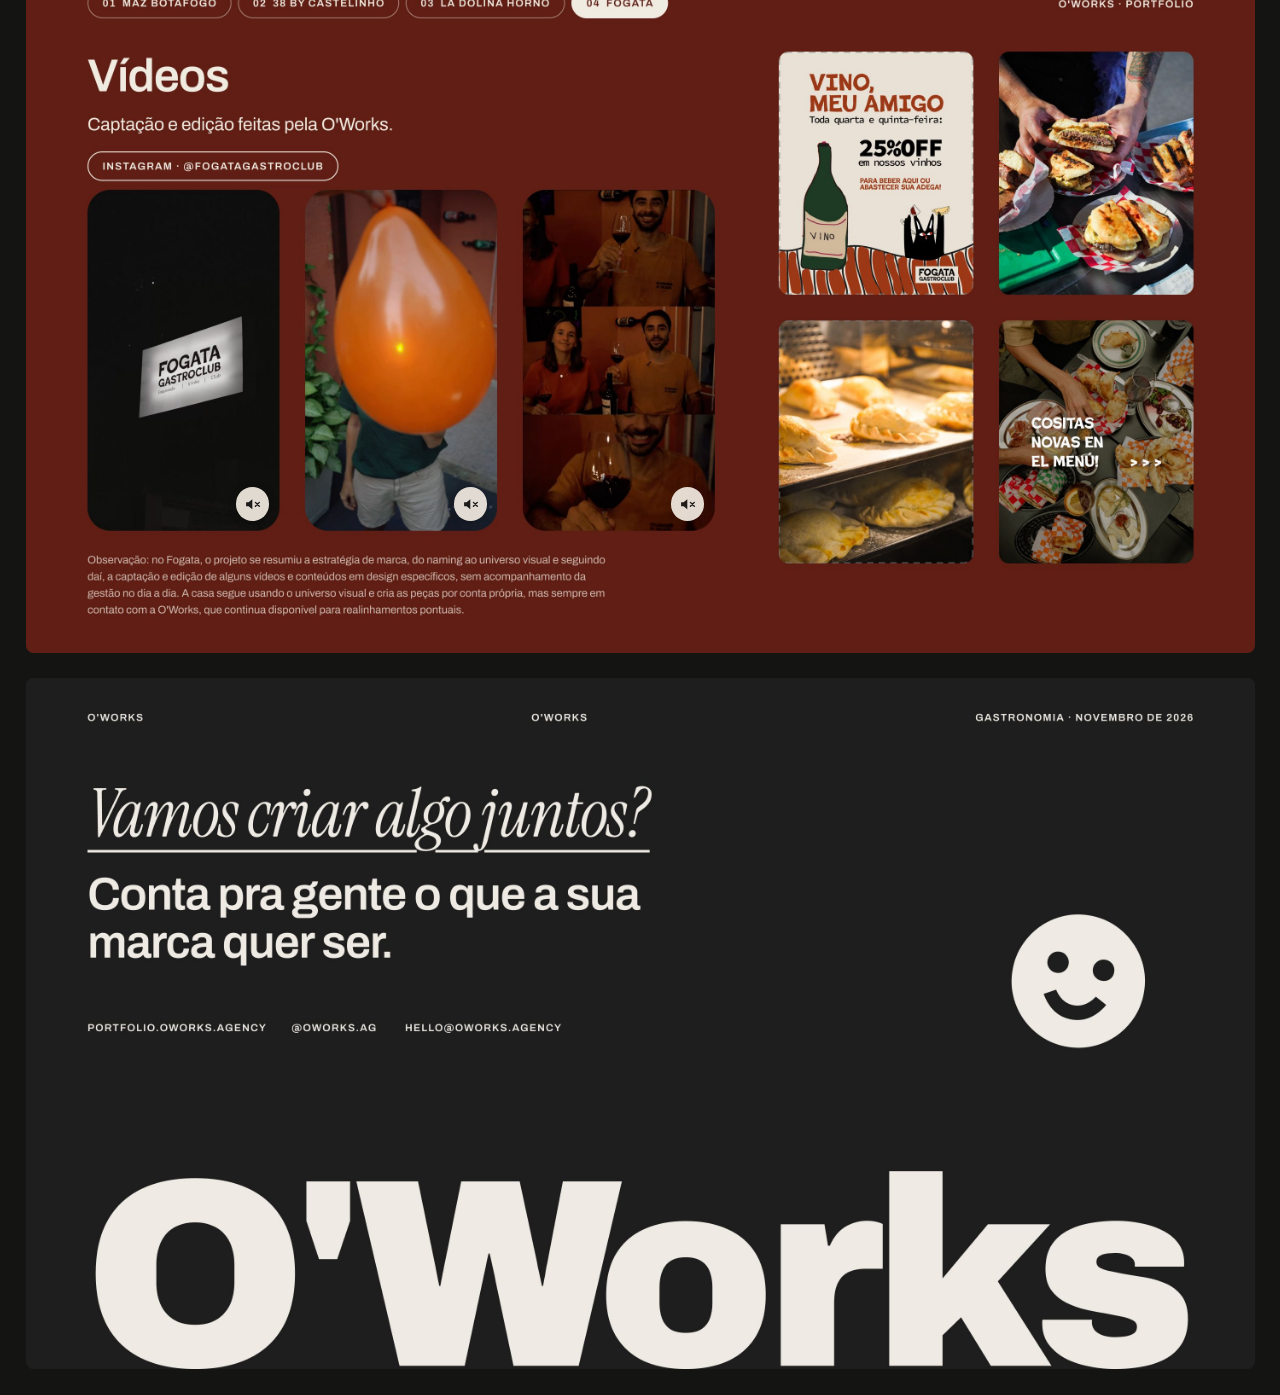
==== commit df6586c3: "Vídeos da Fogata" ====
--- a/gastronomia/index.html
+++ b/gastronomia/index.html
@@ -61,7 +61,7 @@
 <section class="tela" id="p18" aria-label="La Dolina Horno · Nas redes"><img src="p/18.jpg" alt="La Dolina Horno · Nas redes" width="2880" height="1620" loading="lazy" decoding="async"><div class="vid tem-som" style="left:5.0000%;top:32.9630%;width:15.6250%;height:49.3519%;--r:36"><video data-src="v/18-1.mp4" muted loop playsinline autoplay preload="none"></video><button class="som" type="button" aria-label="Ouvir com som" title="Clique para ouvir"><svg viewBox="0 0 24 24" aria-hidden="true"><path class="alto" d="M4 9.5h3.2L12 5.5v13l-4.8-4H4z"/><path class="mudo" d="M16 9.5l5 5M21 9.5l-5 5"/><path class="ondas" d="M15.5 9a4 4 0 0 1 0 6M18 6.5a7.5 7.5 0 0 1 0 11"/></svg></button></div><div class="vid tem-som" style="left:22.7083%;top:32.9630%;width:15.6250%;height:49.3519%;--r:36"><video data-src="v/18-2.mp4" muted loop playsinline autoplay preload="none"></video><button class="som" type="button" aria-label="Ouvir com som" title="Clique para ouvir"><svg viewBox="0 0 24 24" aria-hidden="true"><path class="alto" d="M4 9.5h3.2L12 5.5v13l-4.8-4H4z"/><path class="mudo" d="M16 9.5l5 5M21 9.5l-5 5"/><path class="ondas" d="M15.5 9a4 4 0 0 1 0 6M18 6.5a7.5 7.5 0 0 1 0 11"/></svg></button></div><div class="vid tem-som" style="left:40.4167%;top:32.9630%;width:15.6250%;height:49.3519%;--r:36"><video data-src="v/18-3.mp4" muted loop playsinline autoplay preload="none"></video><button class="som" type="button" aria-label="Ouvir com som" title="Clique para ouvir"><svg viewBox="0 0 24 24" aria-hidden="true"><path class="alto" d="M4 9.5h3.2L12 5.5v13l-4.8-4H4z"/><path class="mudo" d="M16 9.5l5 5M21 9.5l-5 5"/><path class="ondas" d="M15.5 9a4 4 0 0 1 0 6M18 6.5a7.5 7.5 0 0 1 0 11"/></svg></button></div><div class="vid" style="left:79.1667%;top:51.8519%;width:15.8333%;height:35.1852%;--r:16"><video data-src="v/18-4.mp4" muted loop playsinline autoplay preload="none"></video></div><a href="https://www.instagram.com/ladolinahorno_/" target="_blank" rel="noopener" aria-label="www.instagram.com/ladolinahorno_" style="left:5.0000%;top:27.4074%;width:18.8542%;height:4.2593%"></a><a href="https://www.instagram.com/ladolina/" target="_blank" rel="noopener" aria-label="www.instagram.com/ladolina" style="left:24.4792%;top:27.4074%;width:14.7917%;height:4.2593%"></a></section>
 <section class="tela" id="p19" aria-label="Fogata"><img src="p/19.jpg" alt="Fogata" width="2880" height="1620" loading="lazy" decoding="async"></section>
 <section class="tela" id="p20" aria-label="Fogata · Universo visual"><img src="p/20.jpg" alt="Fogata · Universo visual" width="2880" height="1620" loading="lazy" decoding="async"></section>
-<section class="tela" id="p21" aria-label="Fogata · Vídeos"><img src="p/21.jpg" alt="Fogata · Vídeos" width="2880" height="1620" loading="lazy" decoding="async"><div class="vid tem-som" style="left:5.0000%;top:32.9630%;width:15.6250%;height:49.3519%;--r:36"><video data-src="v/21-1.mp4" muted loop playsinline autoplay preload="none"></video><button class="som" type="button" aria-label="Ouvir com som" title="Clique para ouvir"><svg viewBox="0 0 24 24" aria-hidden="true"><path class="alto" d="M4 9.5h3.2L12 5.5v13l-4.8-4H4z"/><path class="mudo" d="M16 9.5l5 5M21 9.5l-5 5"/><path class="ondas" d="M15.5 9a4 4 0 0 1 0 6M18 6.5a7.5 7.5 0 0 1 0 11"/></svg></button></div><a href="https://www.instagram.com/fogatagastroclub/" target="_blank" rel="noopener" aria-label="www.instagram.com/fogatagastroclub" style="left:5.0000%;top:27.4074%;width:20.4167%;height:4.2593%"></a></section>
+<section class="tela" id="p21" aria-label="Fogata · Vídeos"><img src="p/21.jpg" alt="Fogata · Vídeos" width="2880" height="1620" loading="lazy" decoding="async"><div class="vid tem-som" style="left:5.0000%;top:32.9630%;width:15.6250%;height:49.3519%;--r:36"><video data-src="v/21-1.mp4" muted loop playsinline autoplay preload="none"></video><button class="som" type="button" aria-label="Ouvir com som" title="Clique para ouvir"><svg viewBox="0 0 24 24" aria-hidden="true"><path class="alto" d="M4 9.5h3.2L12 5.5v13l-4.8-4H4z"/><path class="mudo" d="M16 9.5l5 5M21 9.5l-5 5"/><path class="ondas" d="M15.5 9a4 4 0 0 1 0 6M18 6.5a7.5 7.5 0 0 1 0 11"/></svg></button></div><div class="vid tem-som" style="left:22.7083%;top:32.9630%;width:15.6250%;height:49.3519%;--r:36"><video data-src="v/21-2.mp4" muted loop playsinline autoplay preload="none"></video><button class="som" type="button" aria-label="Ouvir com som" title="Clique para ouvir"><svg viewBox="0 0 24 24" aria-hidden="true"><path class="alto" d="M4 9.5h3.2L12 5.5v13l-4.8-4H4z"/><path class="mudo" d="M16 9.5l5 5M21 9.5l-5 5"/><path class="ondas" d="M15.5 9a4 4 0 0 1 0 6M18 6.5a7.5 7.5 0 0 1 0 11"/></svg></button></div><div class="vid tem-som" style="left:40.4167%;top:32.9630%;width:15.6250%;height:49.3519%;--r:36"><video data-src="v/21-3.mp4" muted loop playsinline autoplay preload="none"></video><button class="som" type="button" aria-label="Ouvir com som" title="Clique para ouvir"><svg viewBox="0 0 24 24" aria-hidden="true"><path class="alto" d="M4 9.5h3.2L12 5.5v13l-4.8-4H4z"/><path class="mudo" d="M16 9.5l5 5M21 9.5l-5 5"/><path class="ondas" d="M15.5 9a4 4 0 0 1 0 6M18 6.5a7.5 7.5 0 0 1 0 11"/></svg></button></div><a href="https://www.instagram.com/fogatagastroclub/" target="_blank" rel="noopener" aria-label="www.instagram.com/fogatagastroclub" style="left:5.0000%;top:27.4074%;width:20.4167%;height:4.2593%"></a></section>
 <section class="tela" id="p22" aria-label="Contato"><img src="p/22.jpg" alt="Contato" width="2880" height="1620" loading="lazy" decoding="async"><a href="https://portfolio.oworks.agency" target="_blank" rel="noopener" aria-label="portfolio.oworks.agency" style="left:4.6875%;top:48.7963%;width:15.1562%;height:3.6111%"></a><a href="https://www.instagram.com/oworks.ag/" target="_blank" rel="noopener" aria-label="www.instagram.com/oworks.ag" style="left:21.3021%;top:48.7963%;width:7.5521%;height:3.6111%"></a><a href="mailto:hello@oworks.agency" aria-label="hello@oworks.agency" style="left:30.5208%;top:48.7963%;width:13.3333%;height:3.6111%"></a></section>
 <script>
 const vs = [...document.querySelectorAll('video[data-src]')];
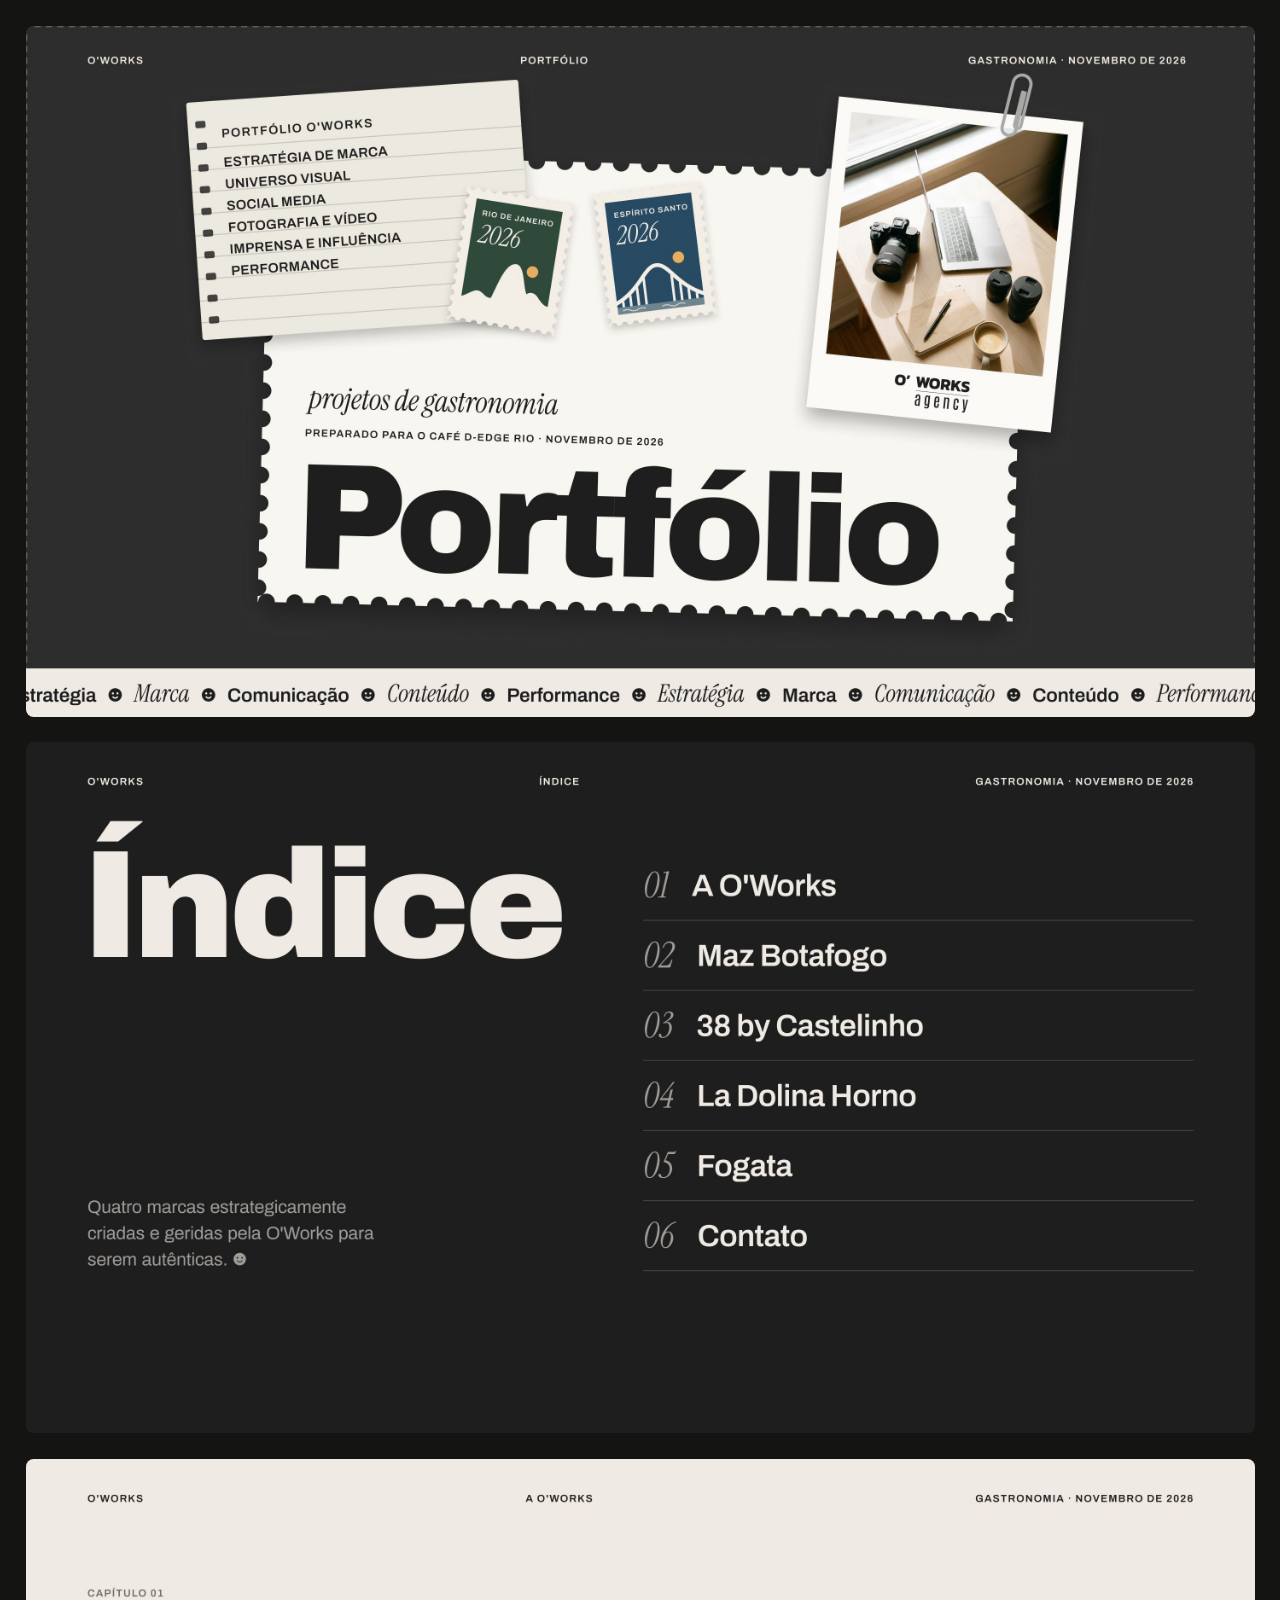
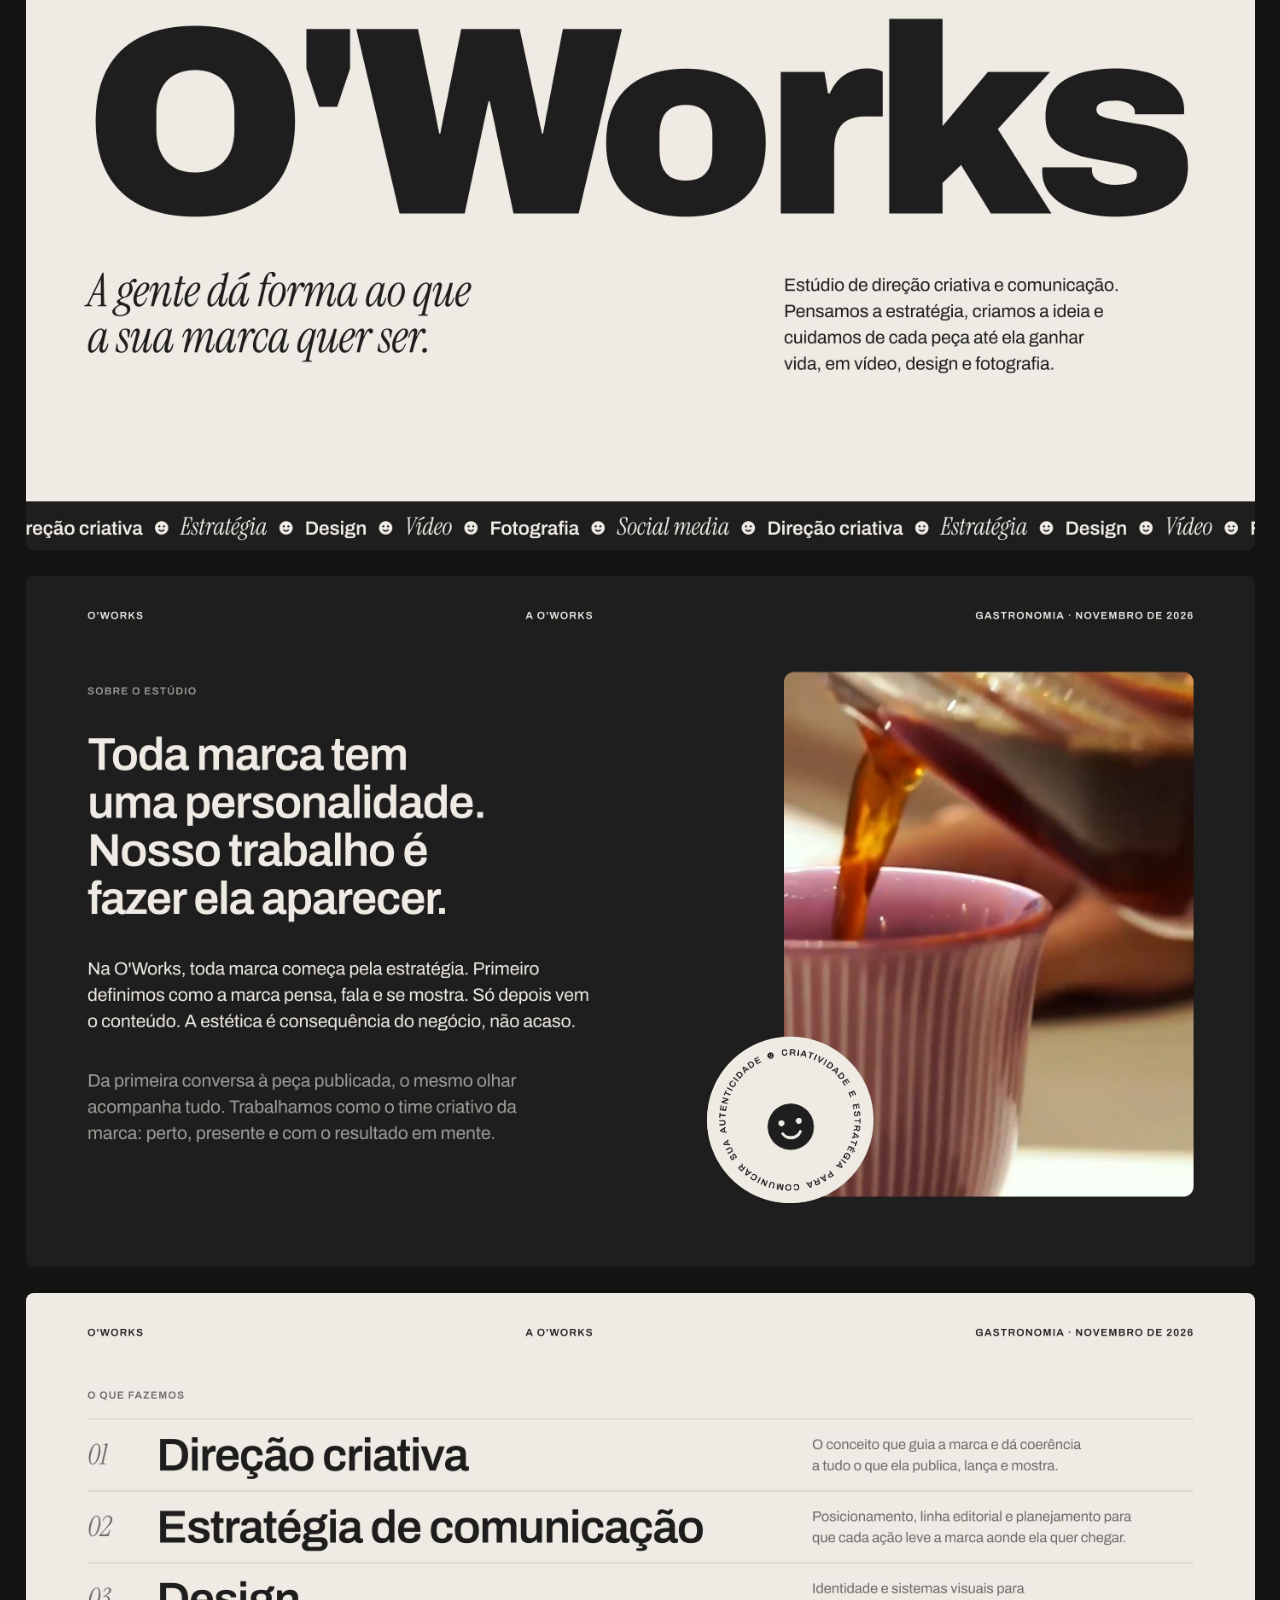
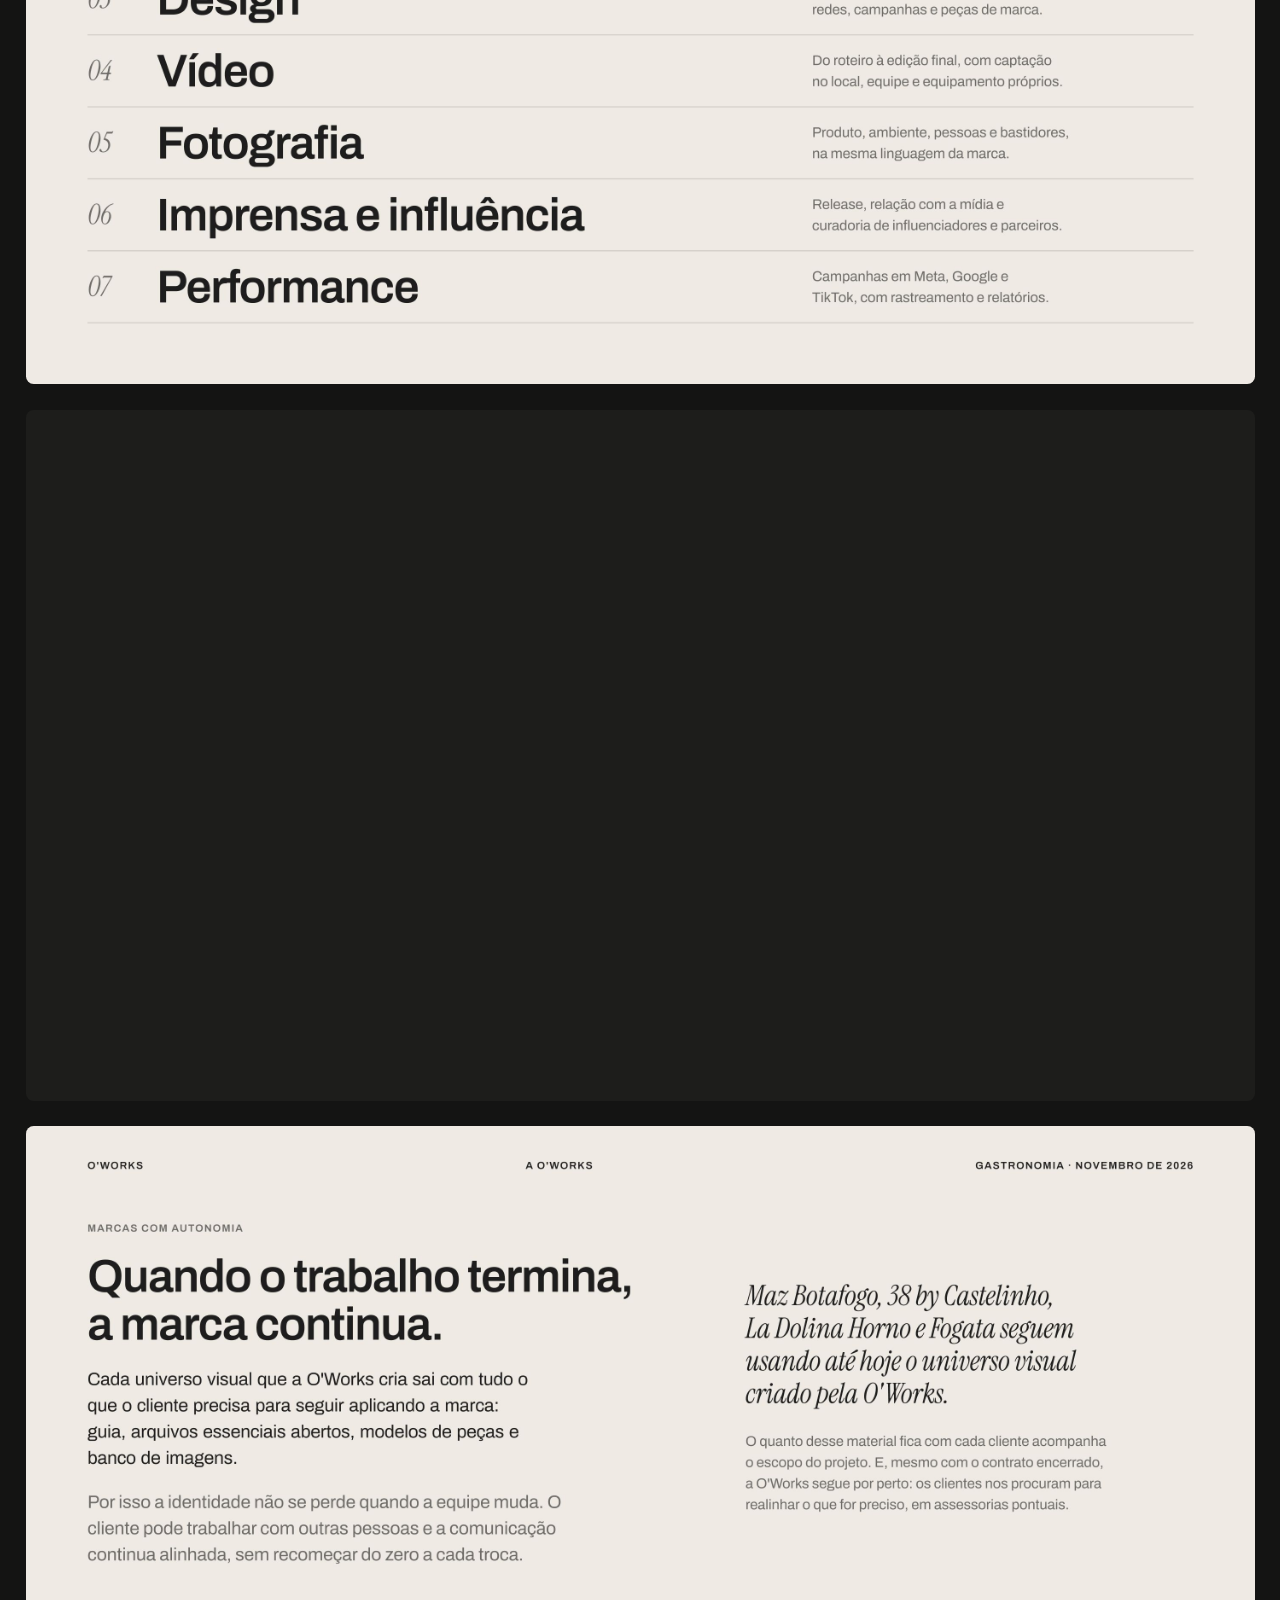
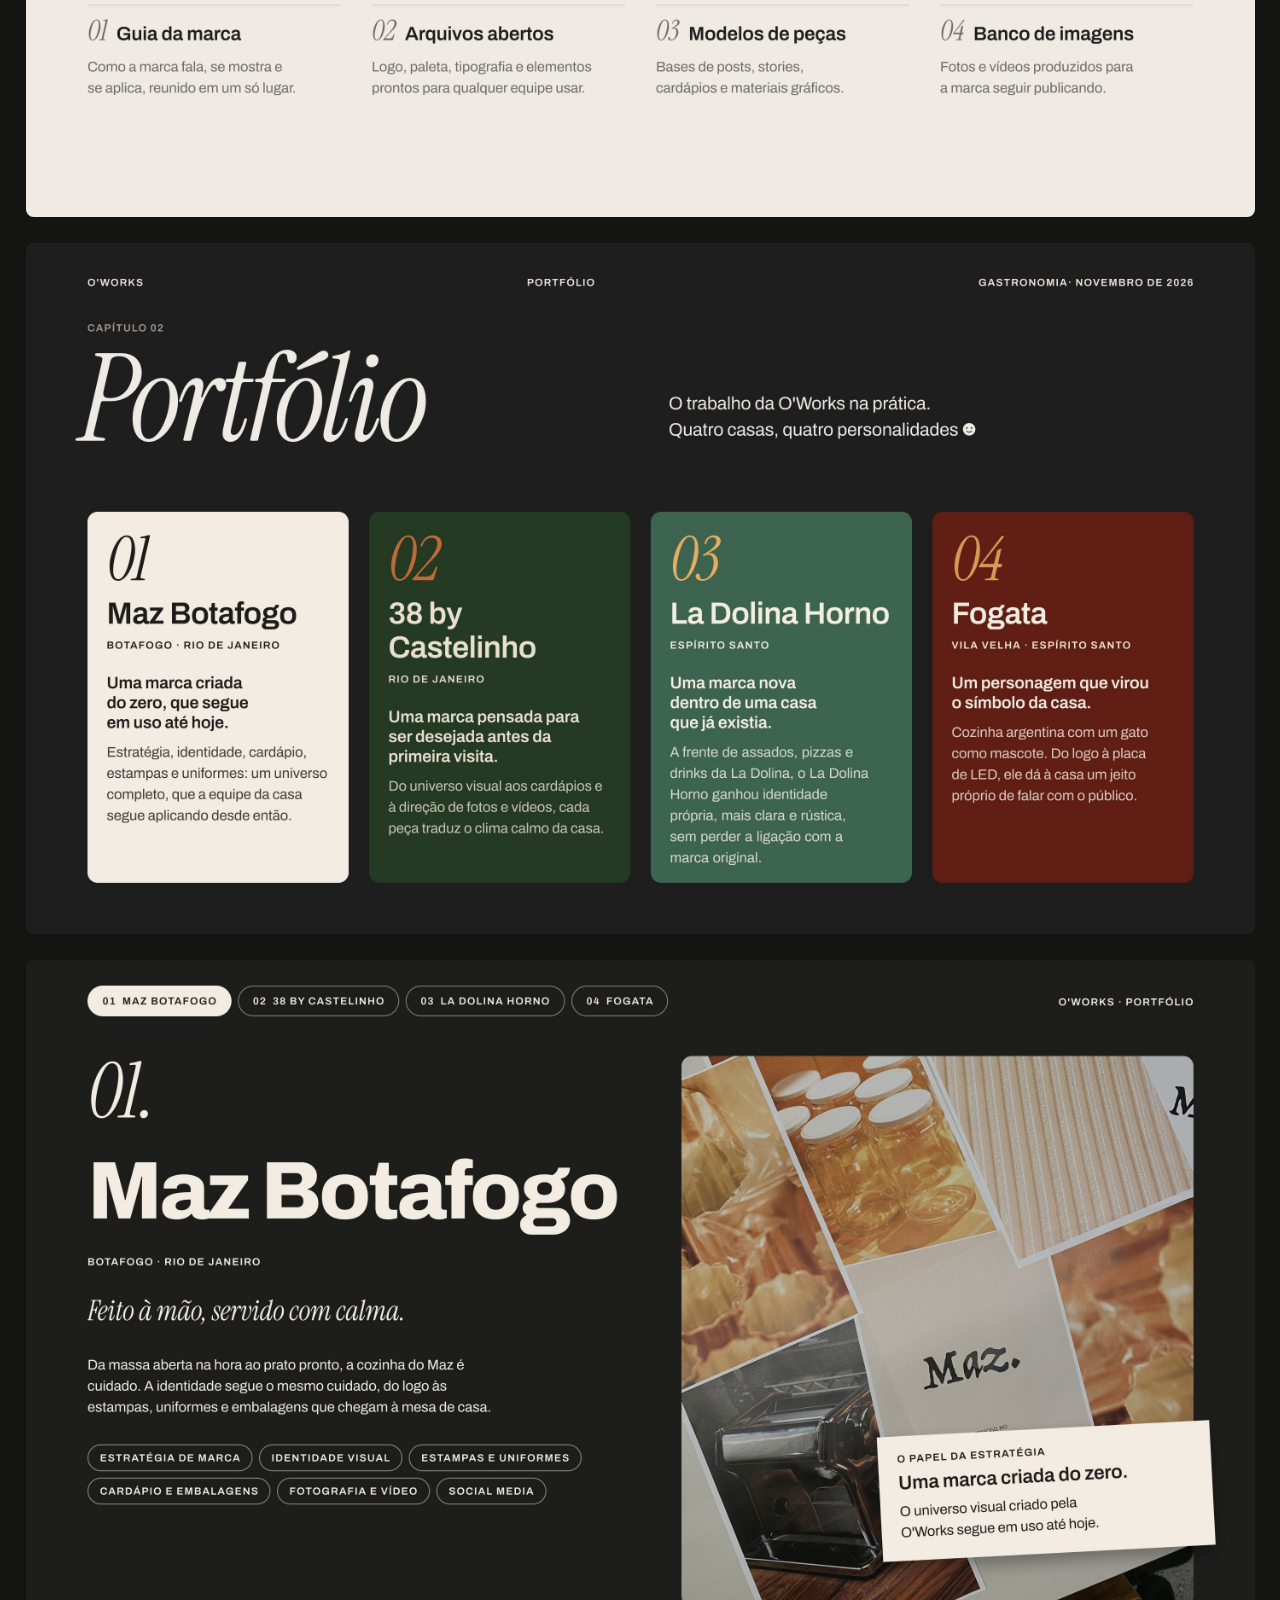
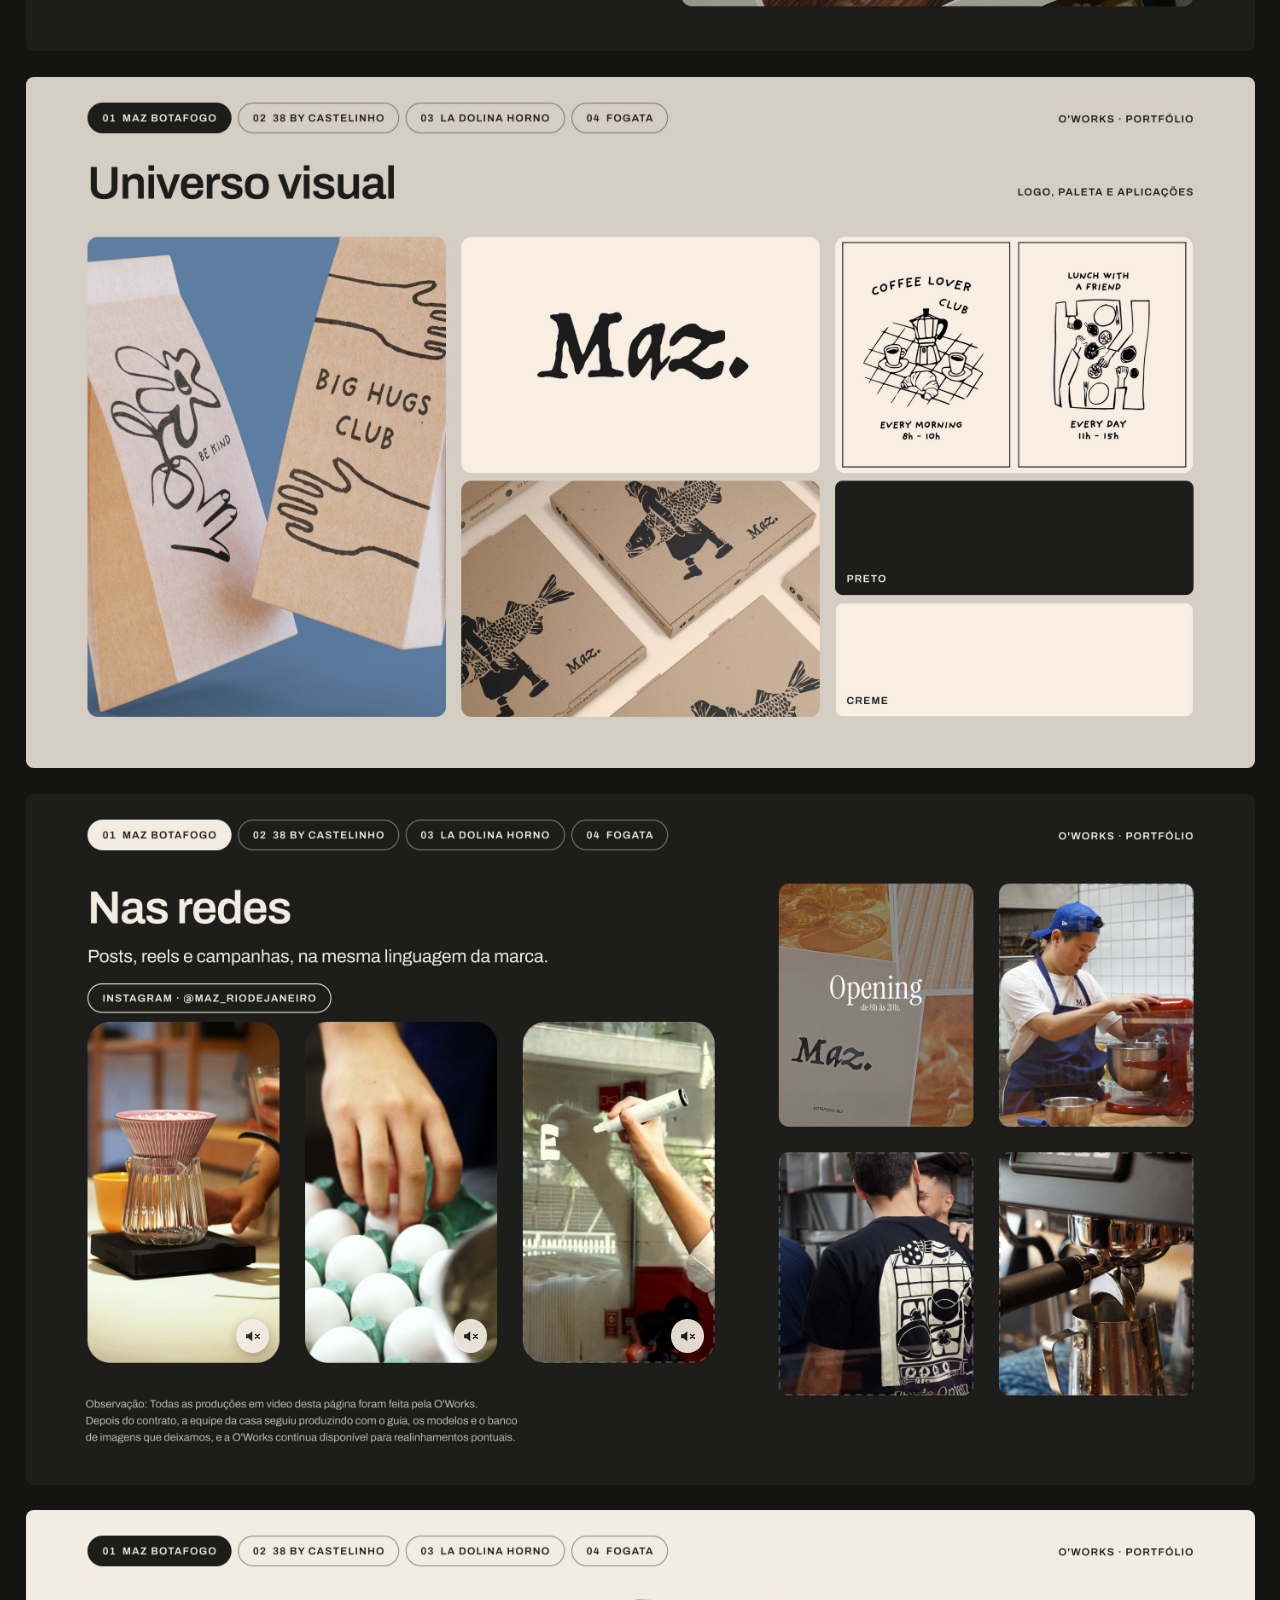
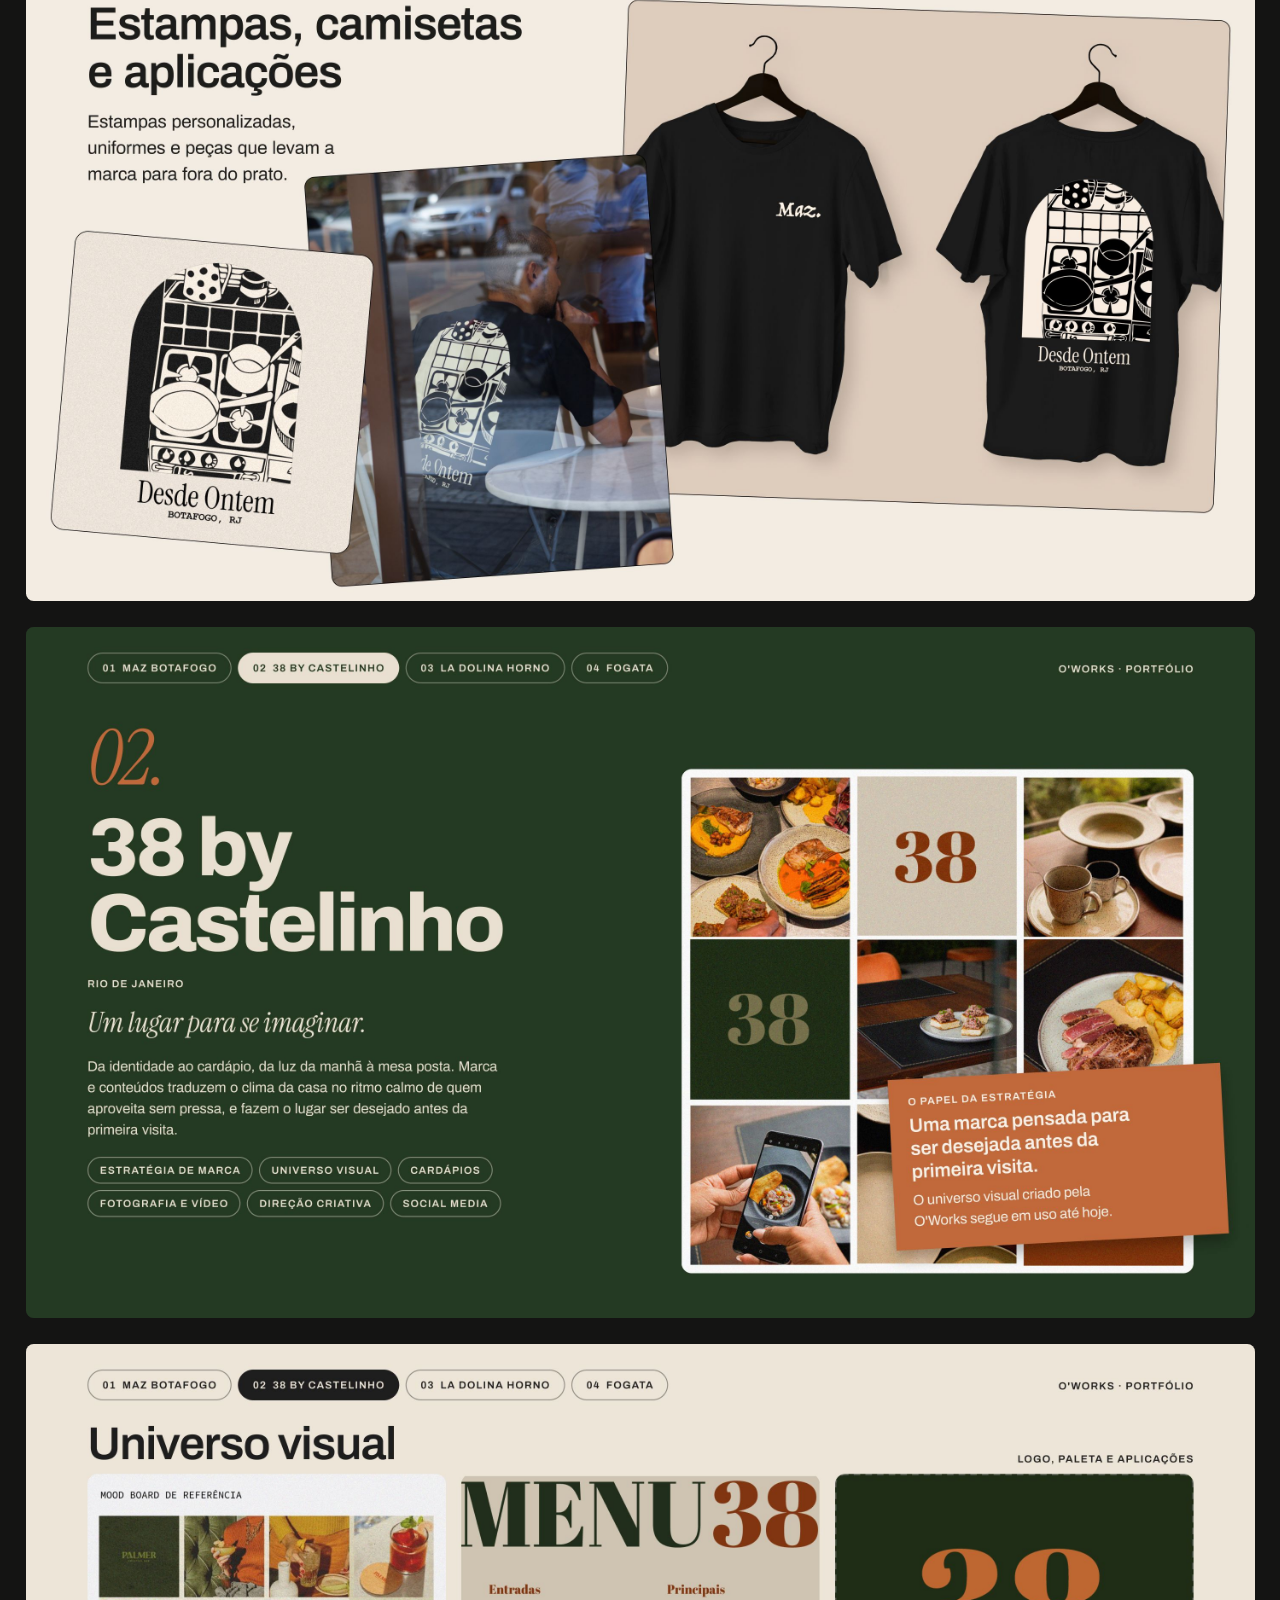
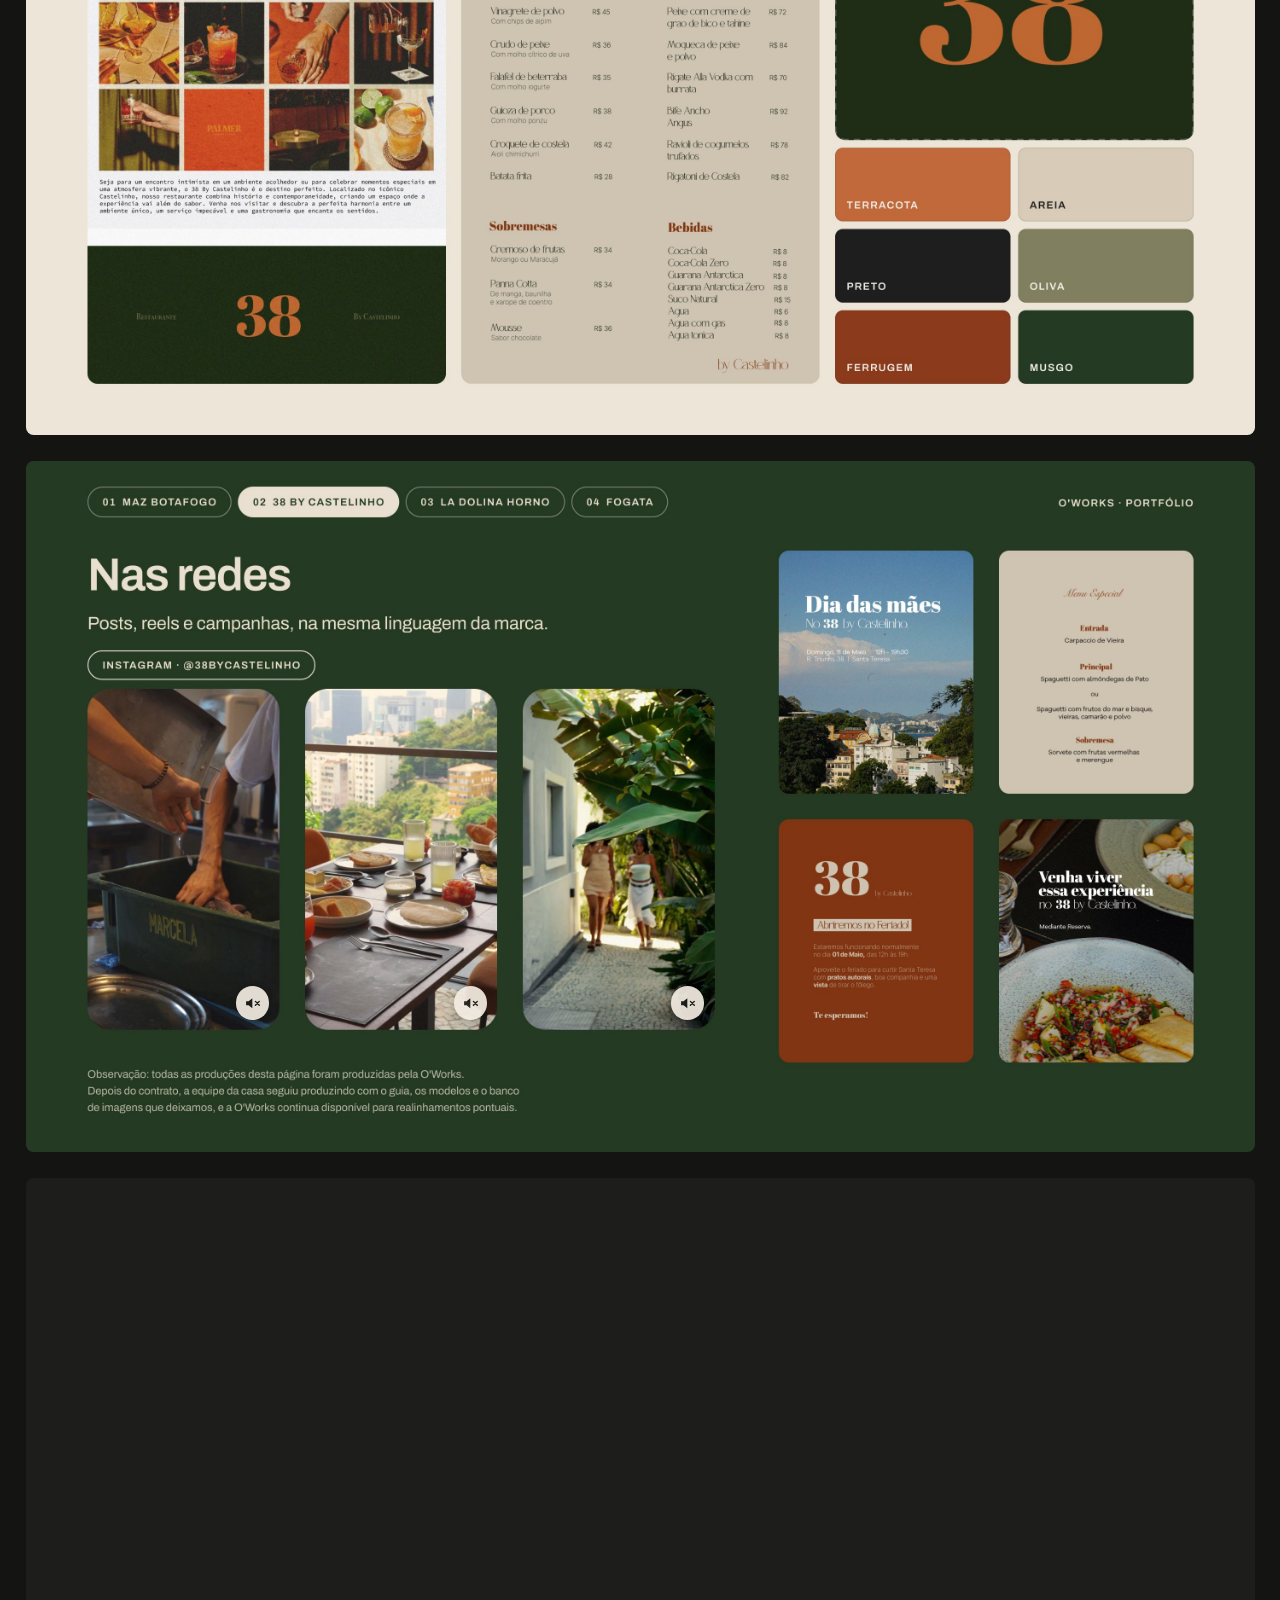
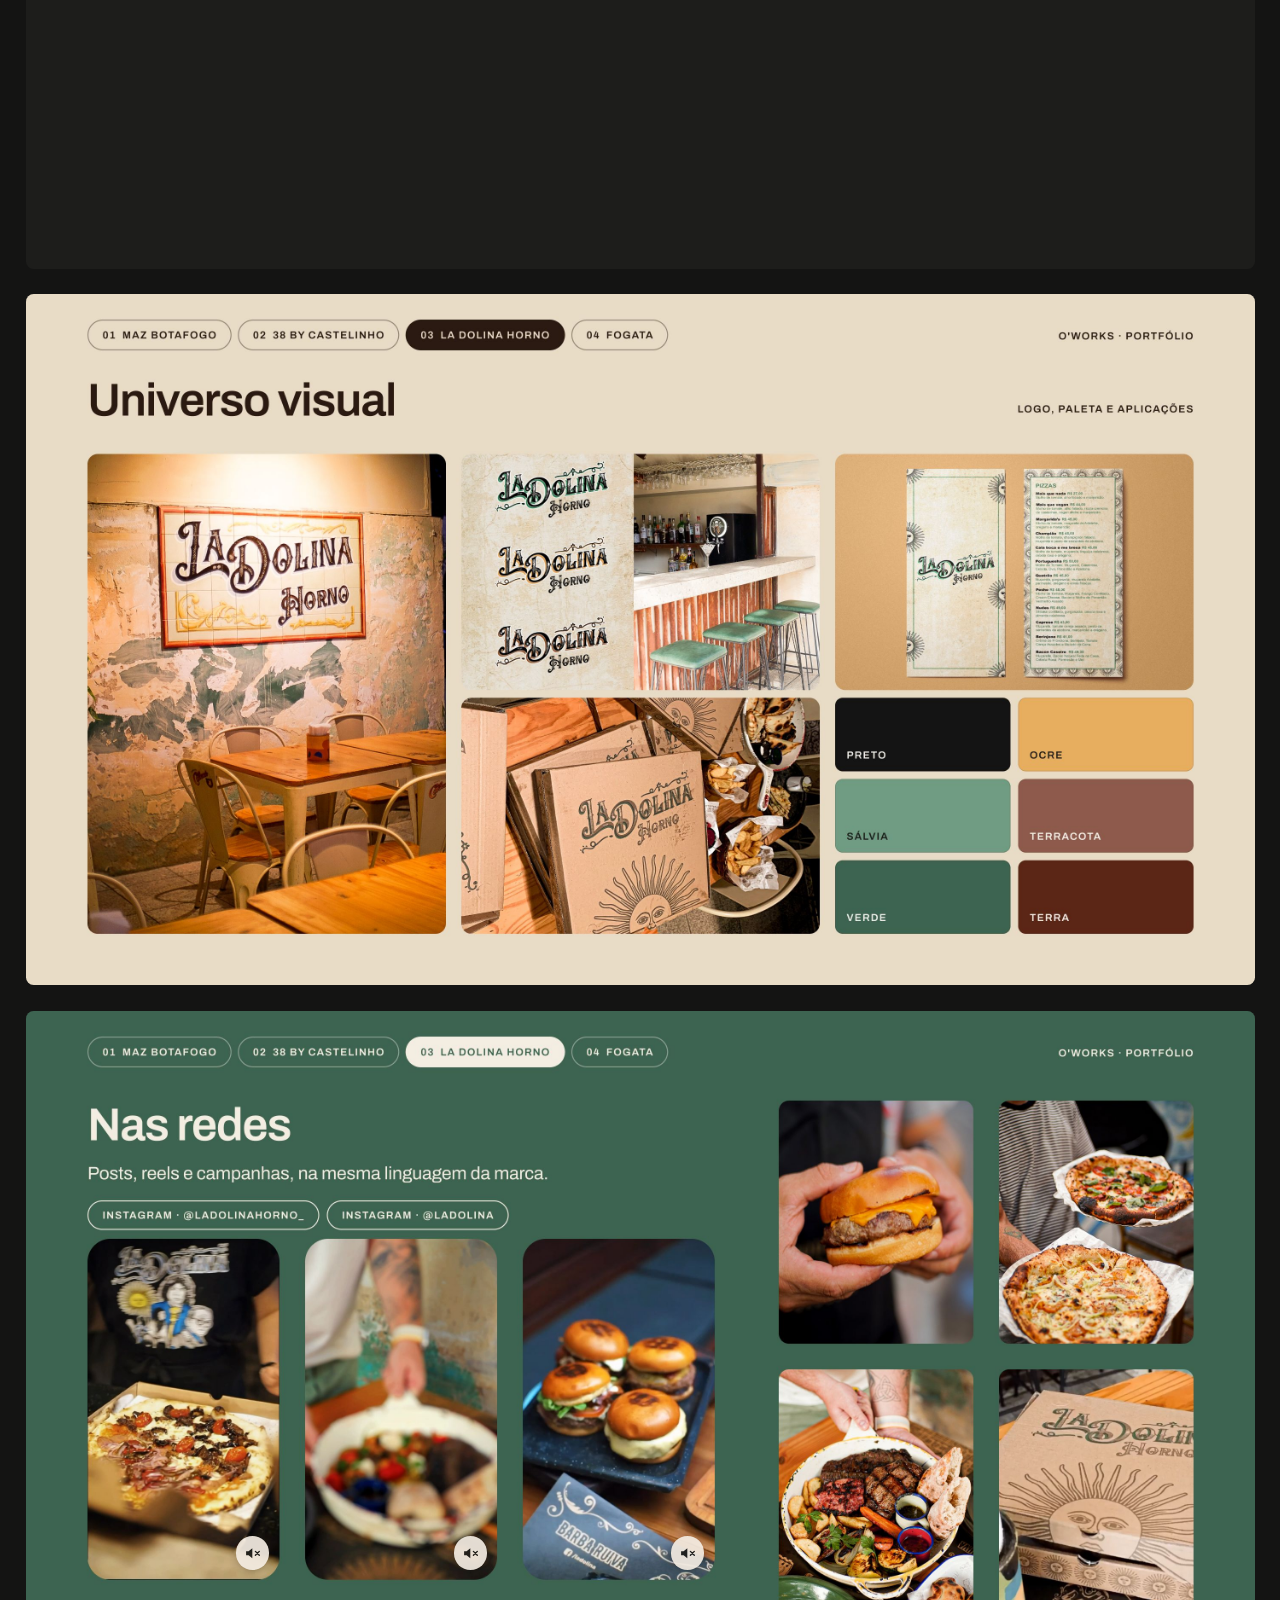
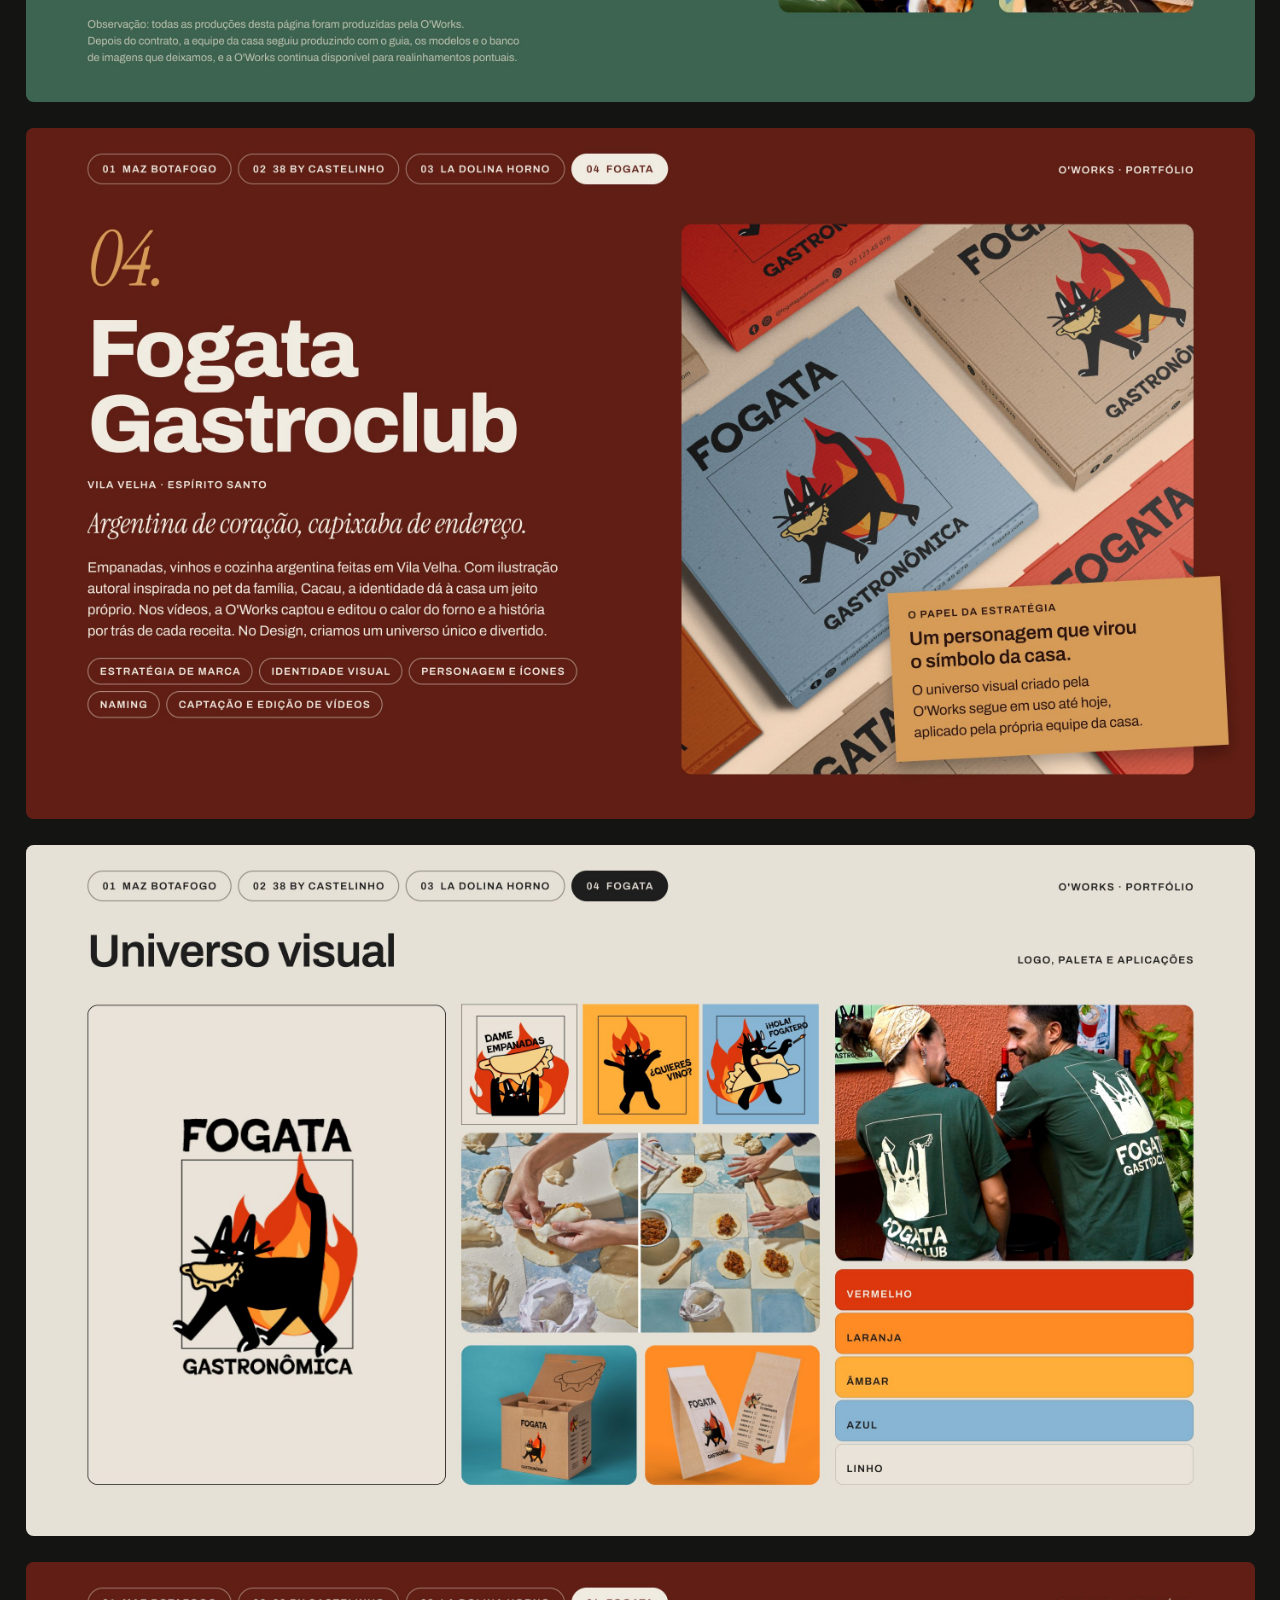
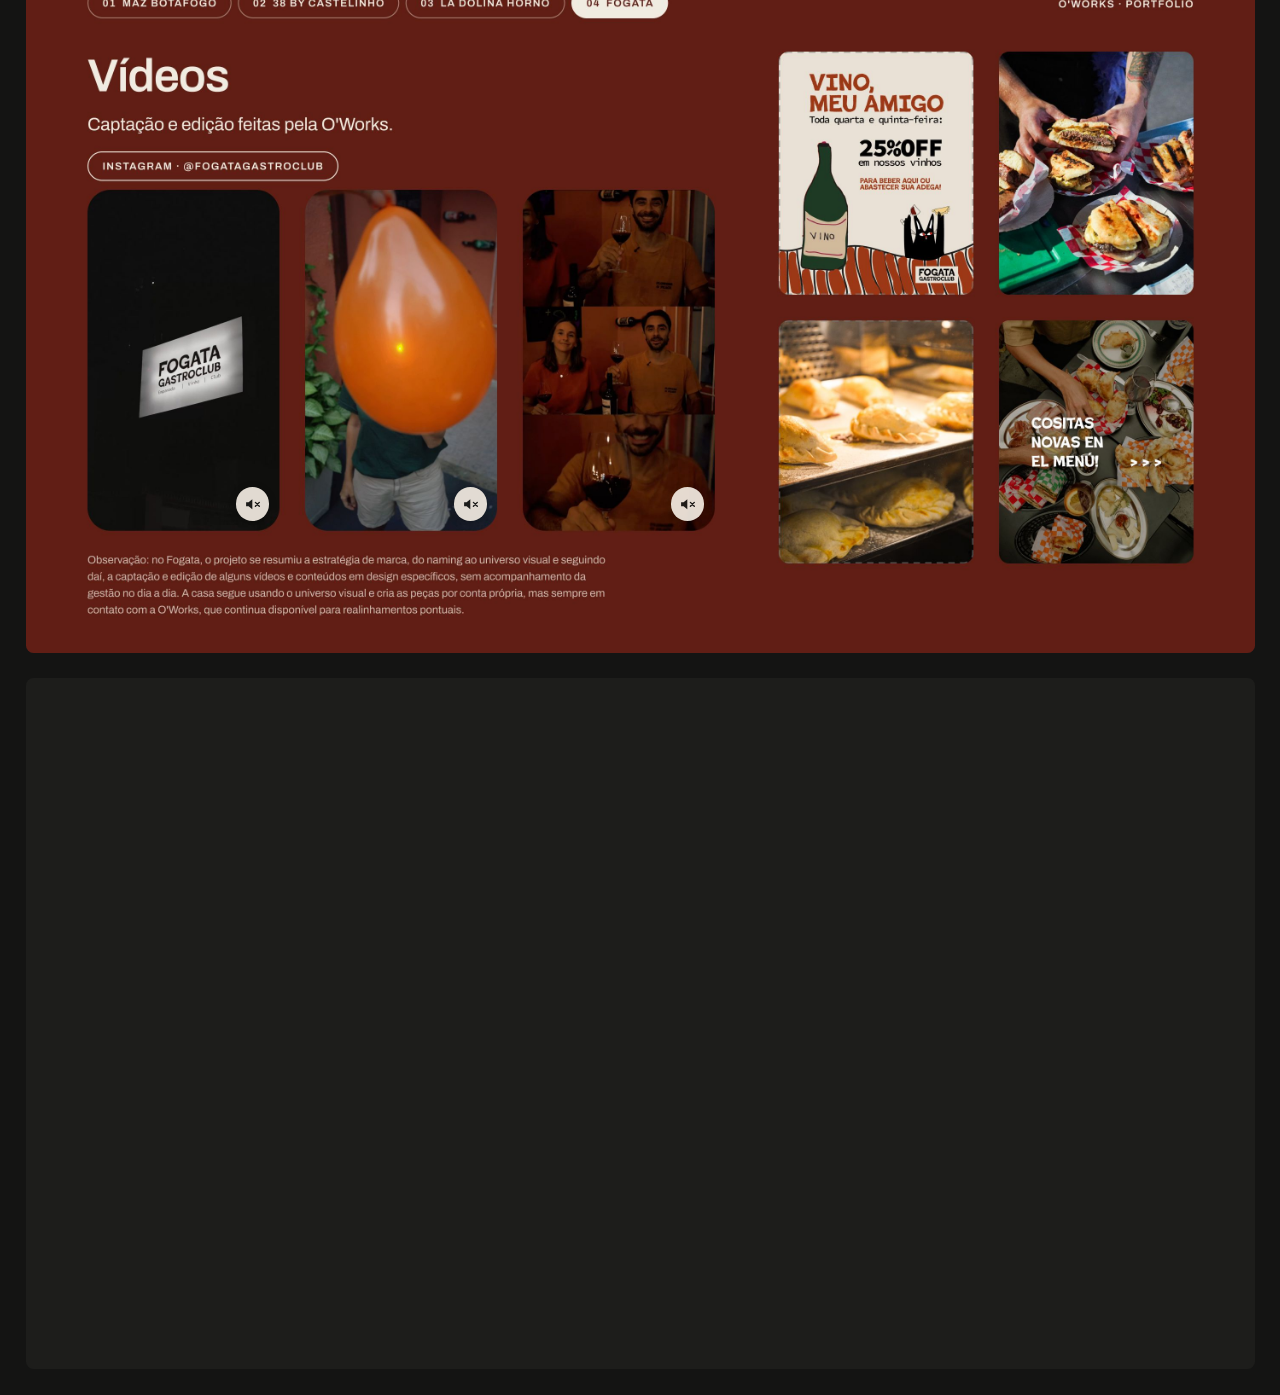
==== commit 9a299752: "Link do site no Contato" ====
--- a/gastronomia/index.html
+++ b/gastronomia/index.html
@@ -62,7 +62,7 @@
 <section class="tela" id="p19" aria-label="Fogata"><img src="p/19.jpg" alt="Fogata" width="2880" height="1620" loading="lazy" decoding="async"></section>
 <section class="tela" id="p20" aria-label="Fogata · Universo visual"><img src="p/20.jpg" alt="Fogata · Universo visual" width="2880" height="1620" loading="lazy" decoding="async"></section>
 <section class="tela" id="p21" aria-label="Fogata · Vídeos"><img src="p/21.jpg" alt="Fogata · Vídeos" width="2880" height="1620" loading="lazy" decoding="async"><div class="vid tem-som" style="left:5.0000%;top:32.9630%;width:15.6250%;height:49.3519%;--r:36"><video data-src="v/21-1.mp4" muted loop playsinline autoplay preload="none"></video><button class="som" type="button" aria-label="Ouvir com som" title="Clique para ouvir"><svg viewBox="0 0 24 24" aria-hidden="true"><path class="alto" d="M4 9.5h3.2L12 5.5v13l-4.8-4H4z"/><path class="mudo" d="M16 9.5l5 5M21 9.5l-5 5"/><path class="ondas" d="M15.5 9a4 4 0 0 1 0 6M18 6.5a7.5 7.5 0 0 1 0 11"/></svg></button></div><div class="vid tem-som" style="left:22.7083%;top:32.9630%;width:15.6250%;height:49.3519%;--r:36"><video data-src="v/21-2.mp4" muted loop playsinline autoplay preload="none"></video><button class="som" type="button" aria-label="Ouvir com som" title="Clique para ouvir"><svg viewBox="0 0 24 24" aria-hidden="true"><path class="alto" d="M4 9.5h3.2L12 5.5v13l-4.8-4H4z"/><path class="mudo" d="M16 9.5l5 5M21 9.5l-5 5"/><path class="ondas" d="M15.5 9a4 4 0 0 1 0 6M18 6.5a7.5 7.5 0 0 1 0 11"/></svg></button></div><div class="vid tem-som" style="left:40.4167%;top:32.9630%;width:15.6250%;height:49.3519%;--r:36"><video data-src="v/21-3.mp4" muted loop playsinline autoplay preload="none"></video><button class="som" type="button" aria-label="Ouvir com som" title="Clique para ouvir"><svg viewBox="0 0 24 24" aria-hidden="true"><path class="alto" d="M4 9.5h3.2L12 5.5v13l-4.8-4H4z"/><path class="mudo" d="M16 9.5l5 5M21 9.5l-5 5"/><path class="ondas" d="M15.5 9a4 4 0 0 1 0 6M18 6.5a7.5 7.5 0 0 1 0 11"/></svg></button></div><a href="https://www.instagram.com/fogatagastroclub/" target="_blank" rel="noopener" aria-label="www.instagram.com/fogatagastroclub" style="left:5.0000%;top:27.4074%;width:20.4167%;height:4.2593%"></a></section>
-<section class="tela" id="p22" aria-label="Contato"><img src="p/22.jpg" alt="Contato" width="2880" height="1620" loading="lazy" decoding="async"><a href="https://portfolio.oworks.agency" target="_blank" rel="noopener" aria-label="portfolio.oworks.agency" style="left:4.6875%;top:48.7963%;width:15.1562%;height:3.6111%"></a><a href="https://www.instagram.com/oworks.ag/" target="_blank" rel="noopener" aria-label="www.instagram.com/oworks.ag" style="left:21.3021%;top:48.7963%;width:7.5521%;height:3.6111%"></a><a href="mailto:hello@oworks.agency" aria-label="hello@oworks.agency" style="left:30.5208%;top:48.7963%;width:13.3333%;height:3.6111%"></a></section>
+<section class="tela" id="p22" aria-label="Contato"><img src="p/22.jpg" alt="Contato" width="2880" height="1620" loading="lazy" decoding="async"><a href="https://oworks.agency" target="_blank" rel="noopener" aria-label="oworks.agency" style="left:4.6875%;top:48.7963%;width:9.2708%;height:3.6111%"></a><a href="https://www.instagram.com/oworks.ag/" target="_blank" rel="noopener" aria-label="www.instagram.com/oworks.ag" style="left:15.4167%;top:48.7963%;width:7.5521%;height:3.6111%"></a><a href="mailto:hello@oworks.agency" aria-label="hello@oworks.agency" style="left:24.4271%;top:48.7963%;width:13.3333%;height:3.6111%"></a></section>
 <script>
 const vs = [...document.querySelectorAll('video[data-src]')];
 const ligar = v => { if (!v.src) v.src = v.dataset.src; const p = v.play(); if (p) p.catch(() => {}); };
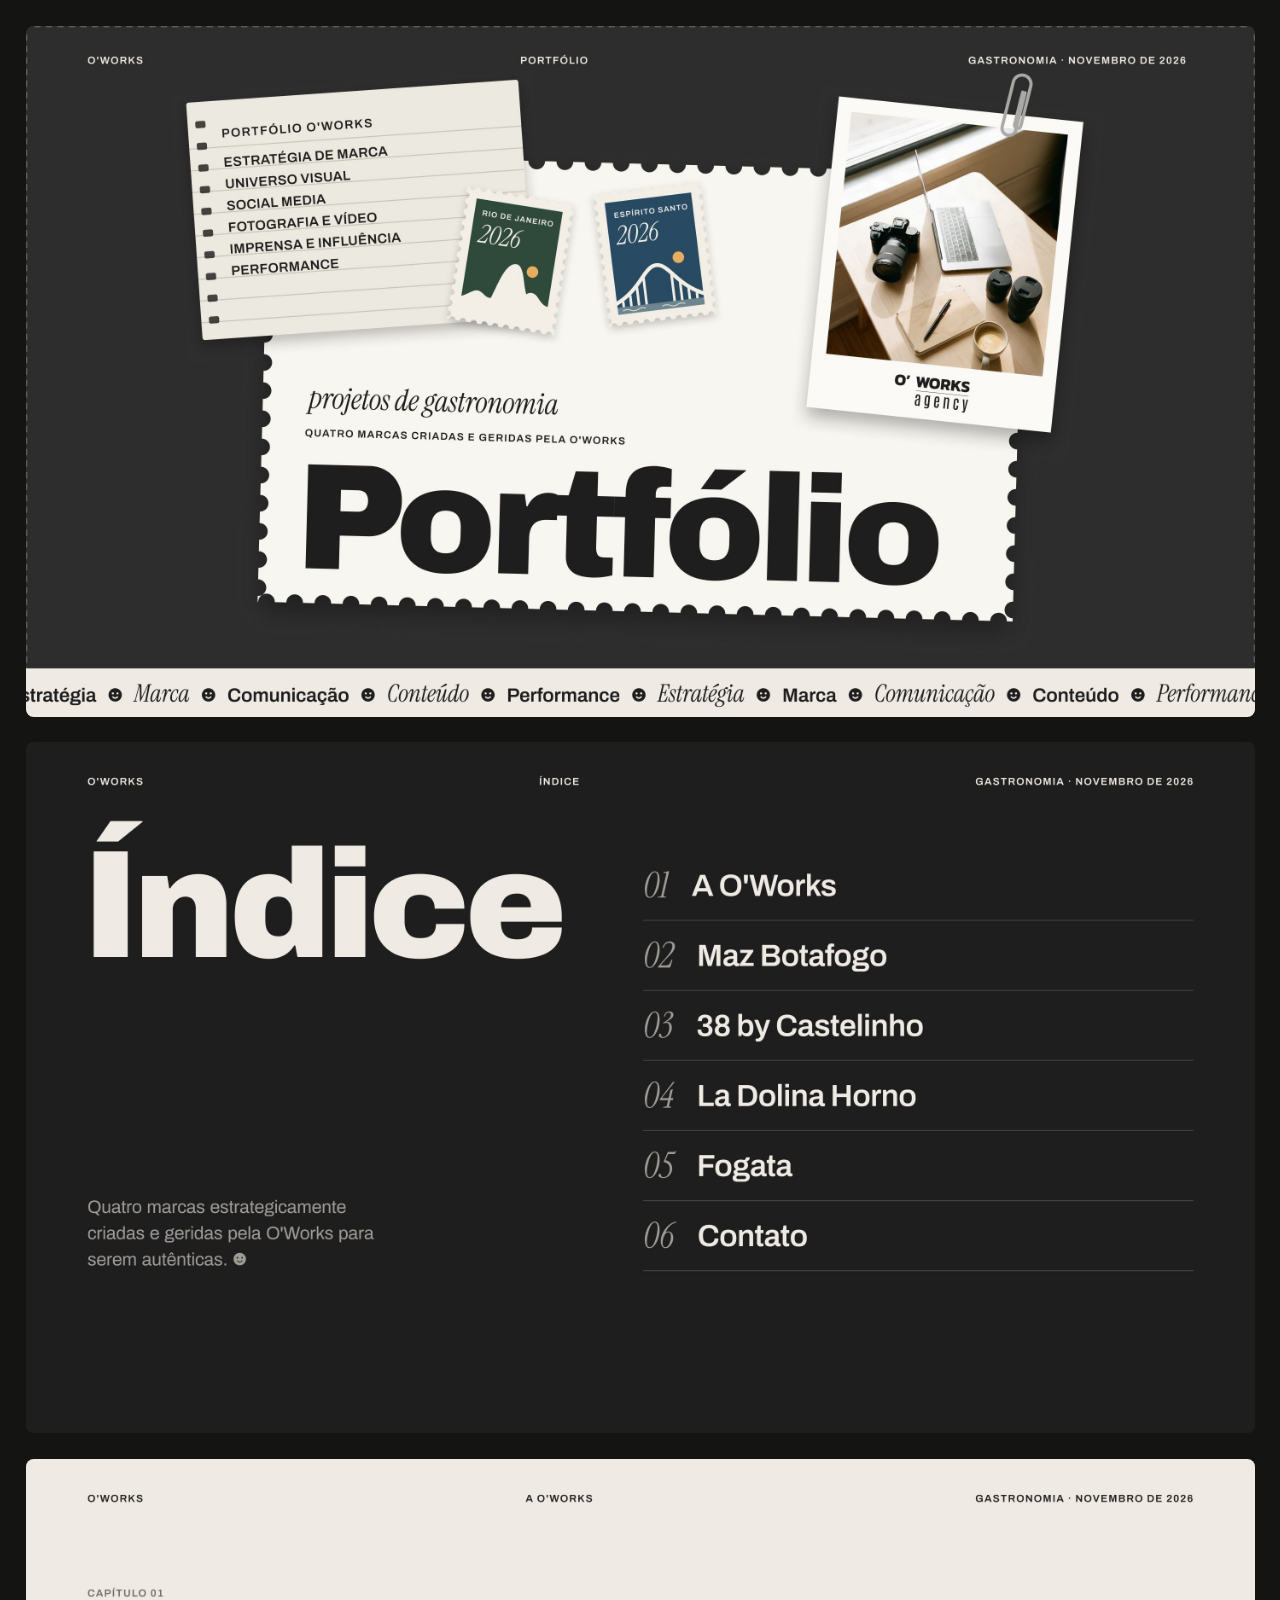
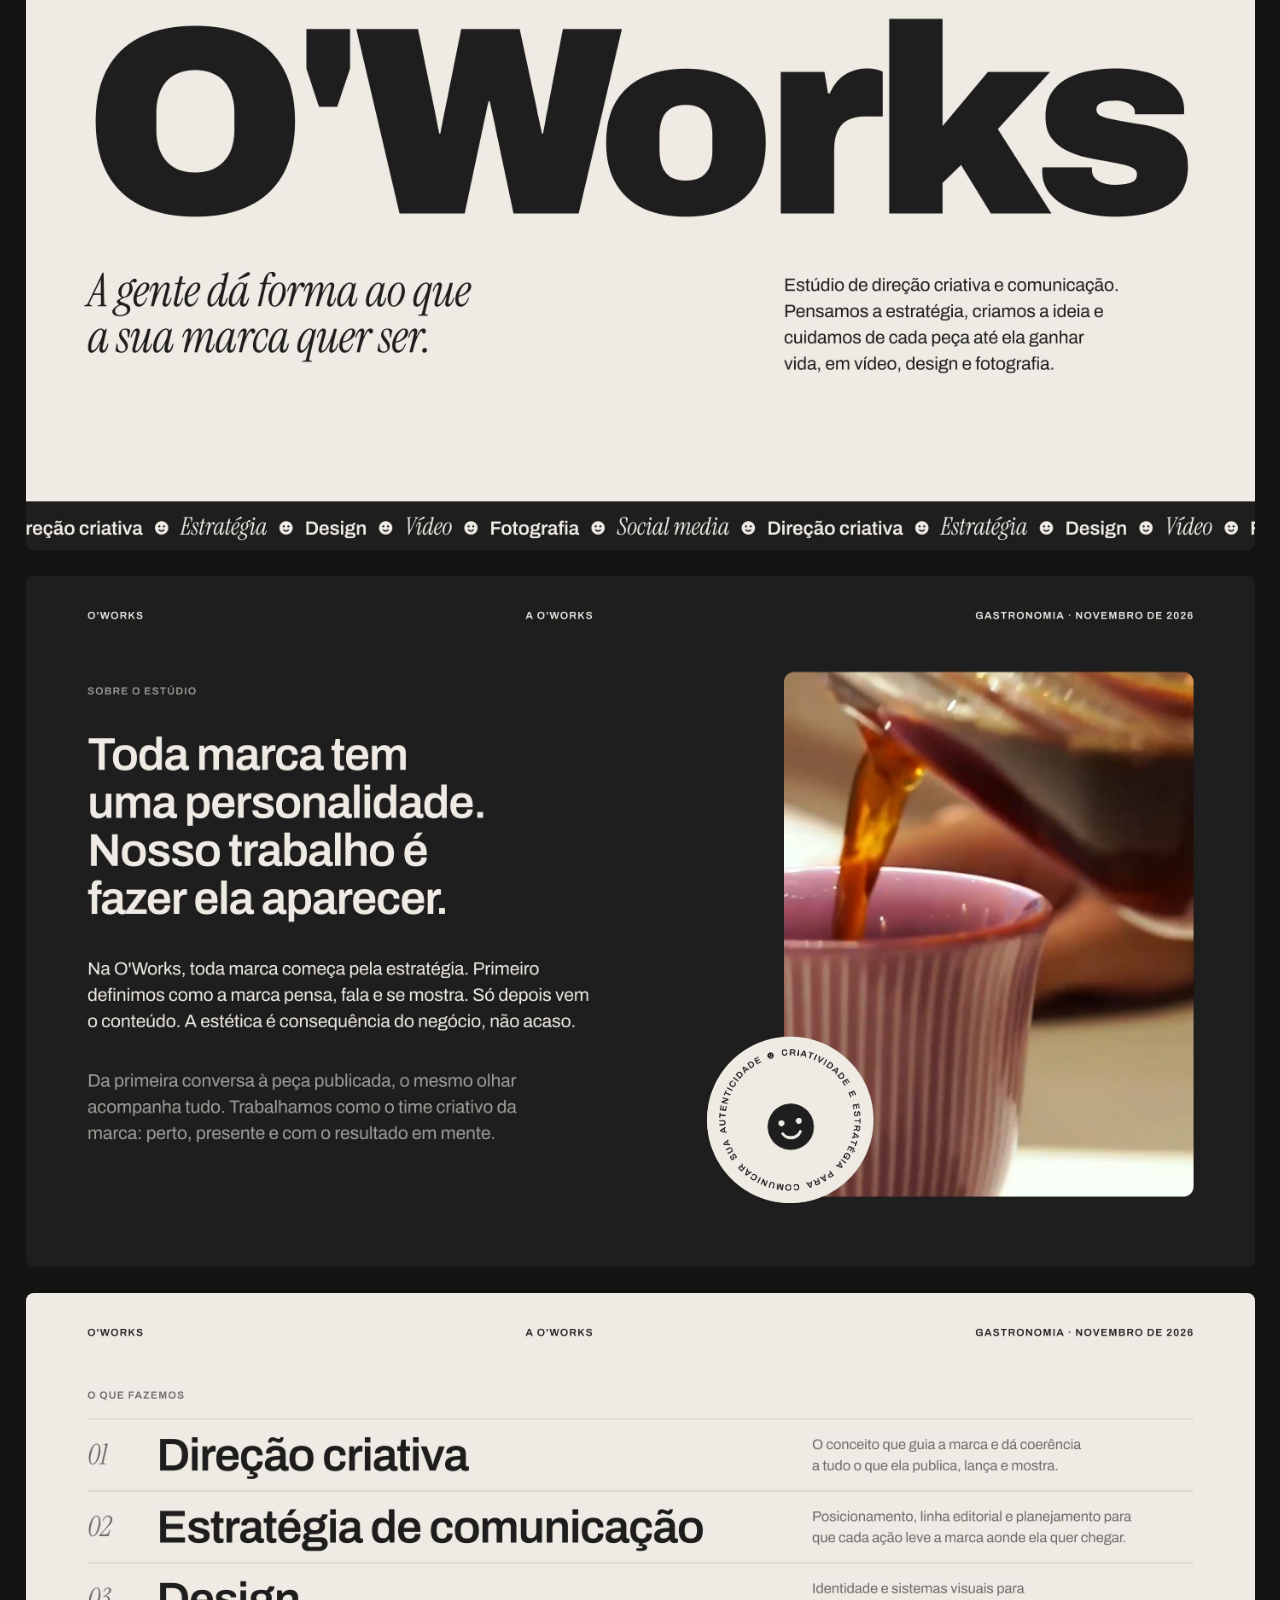
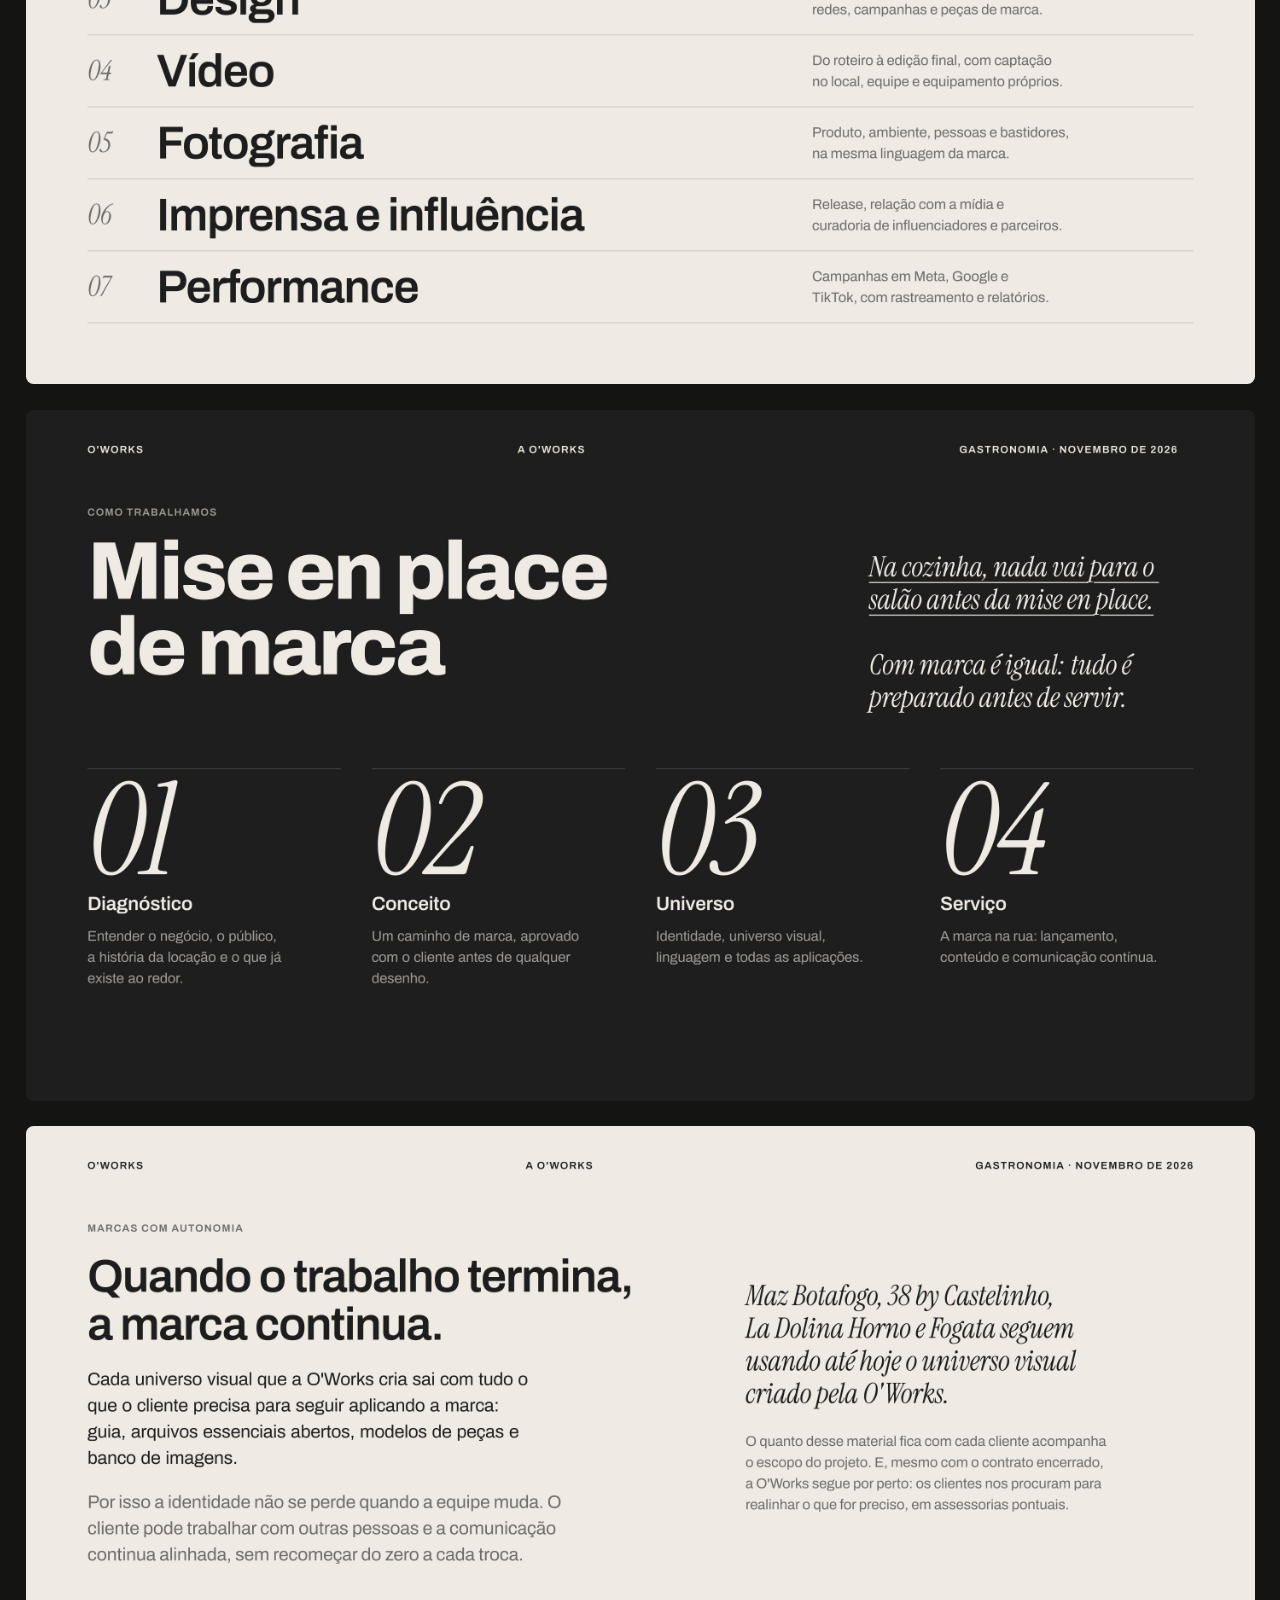
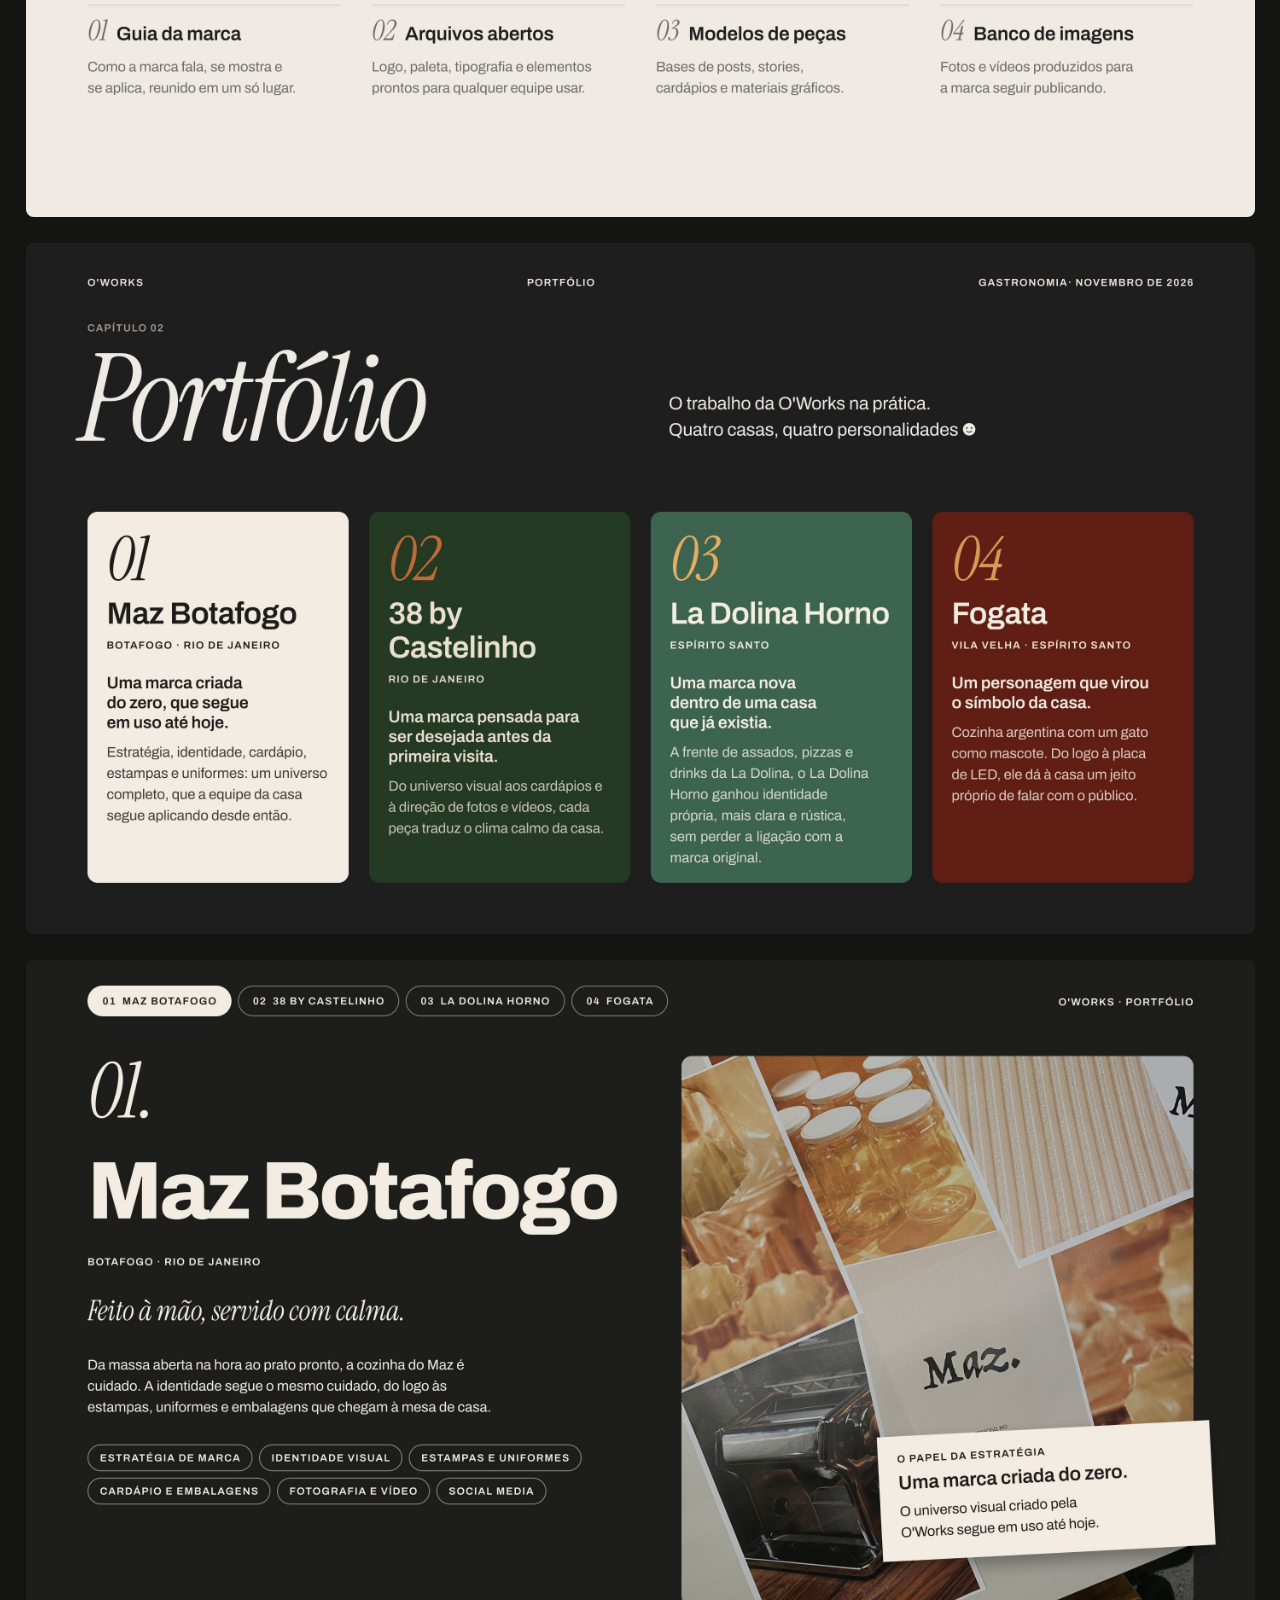
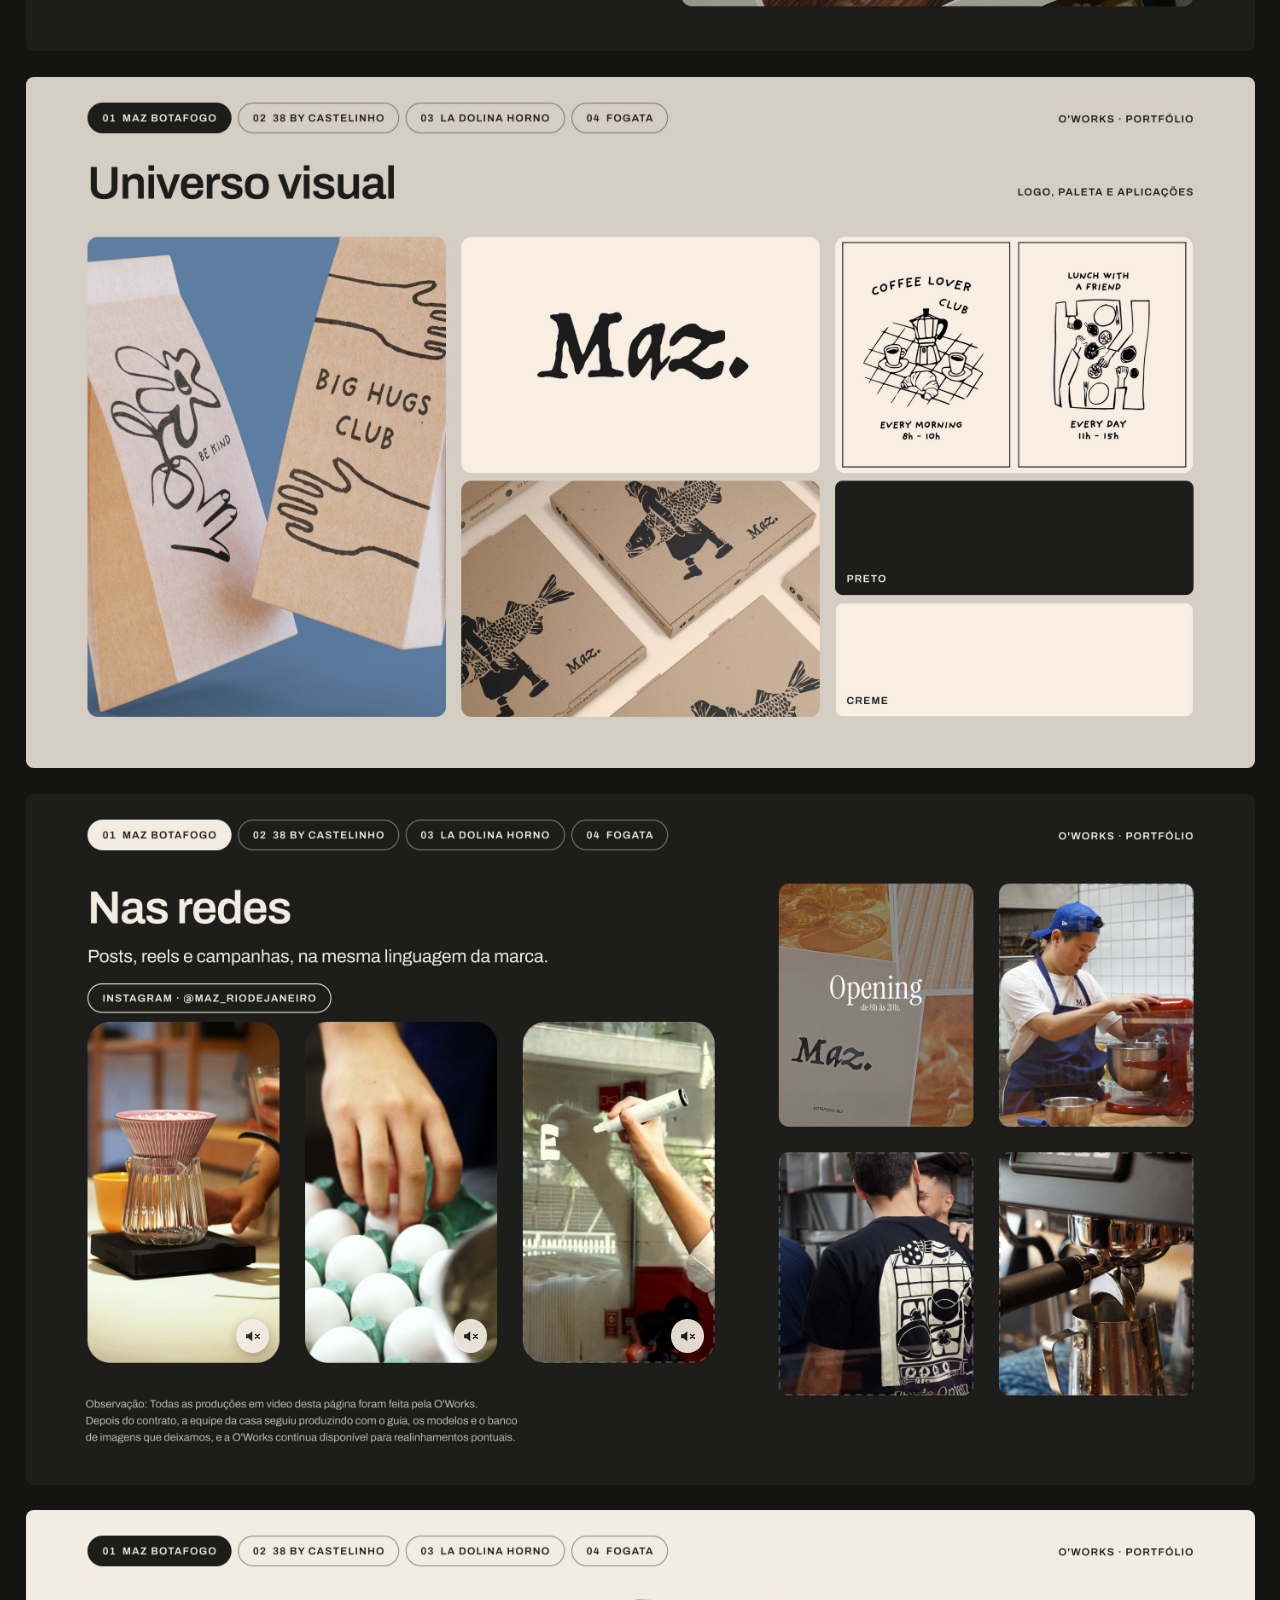
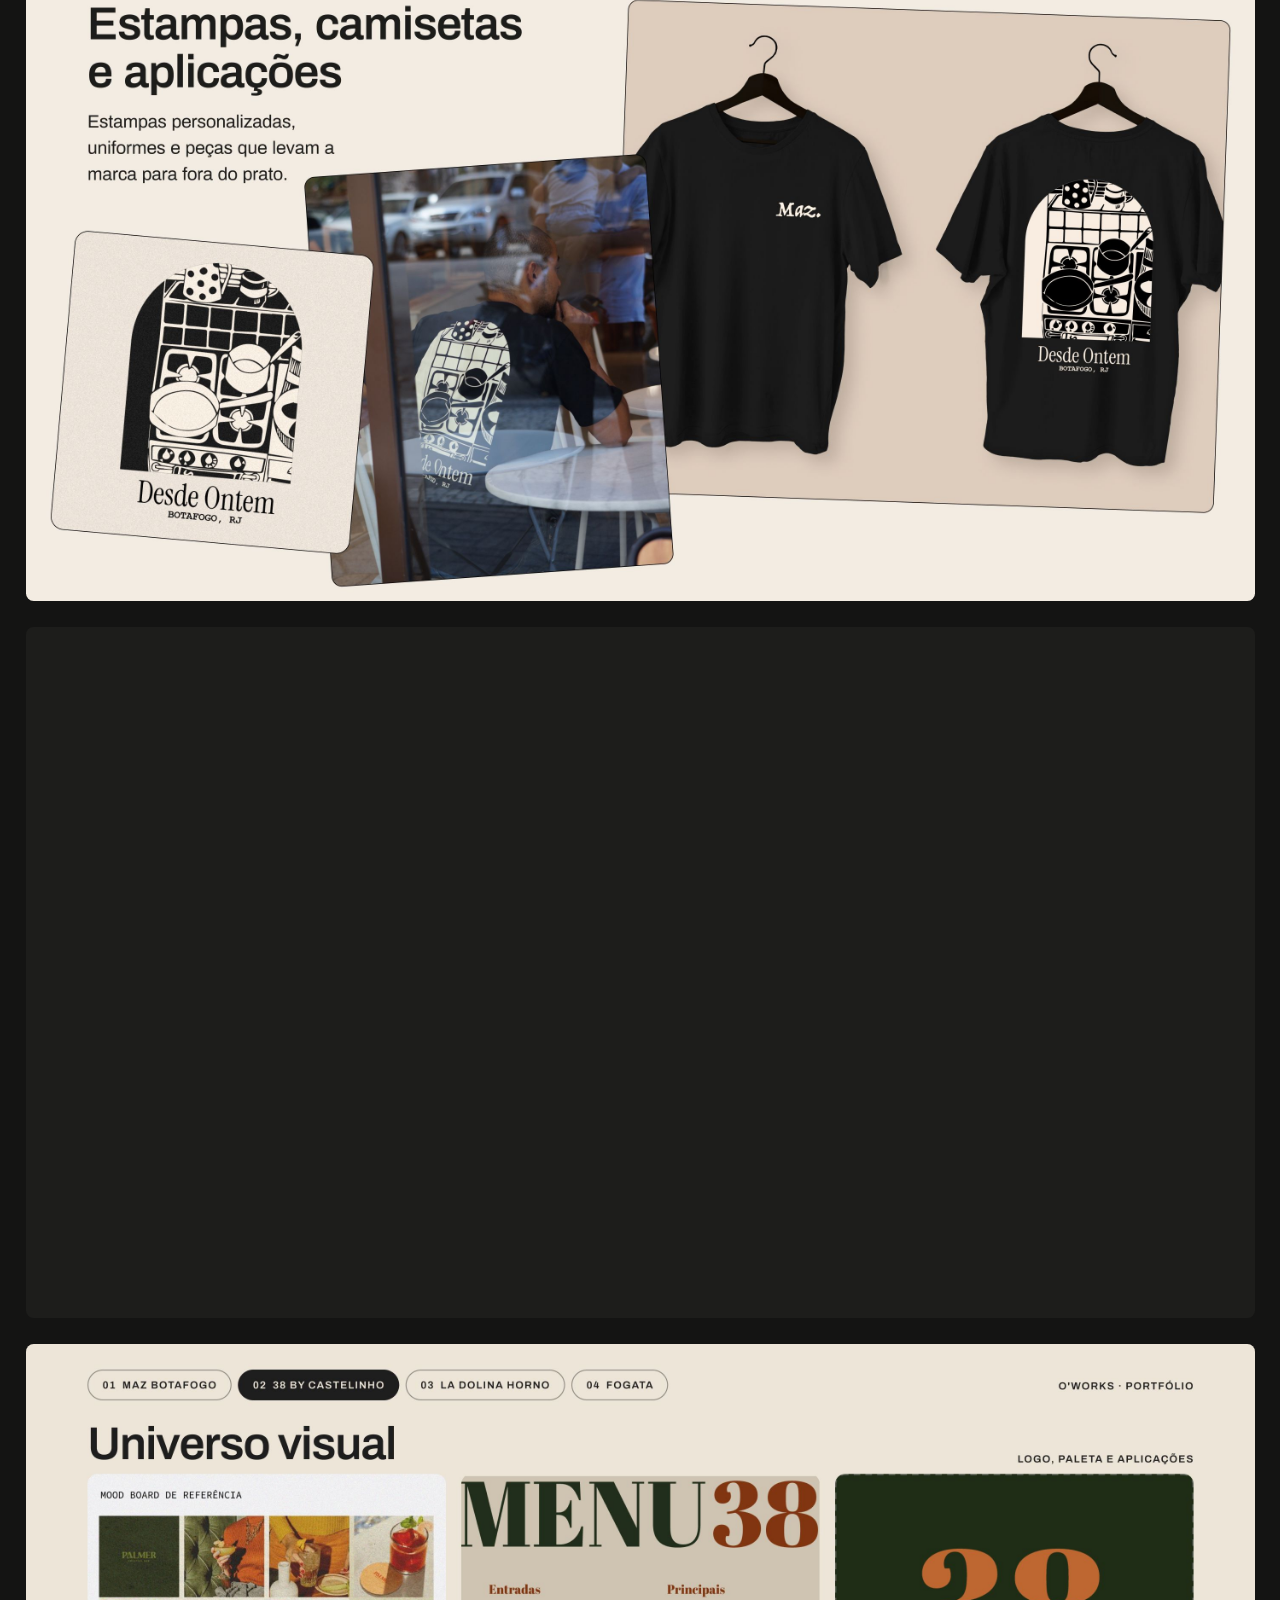
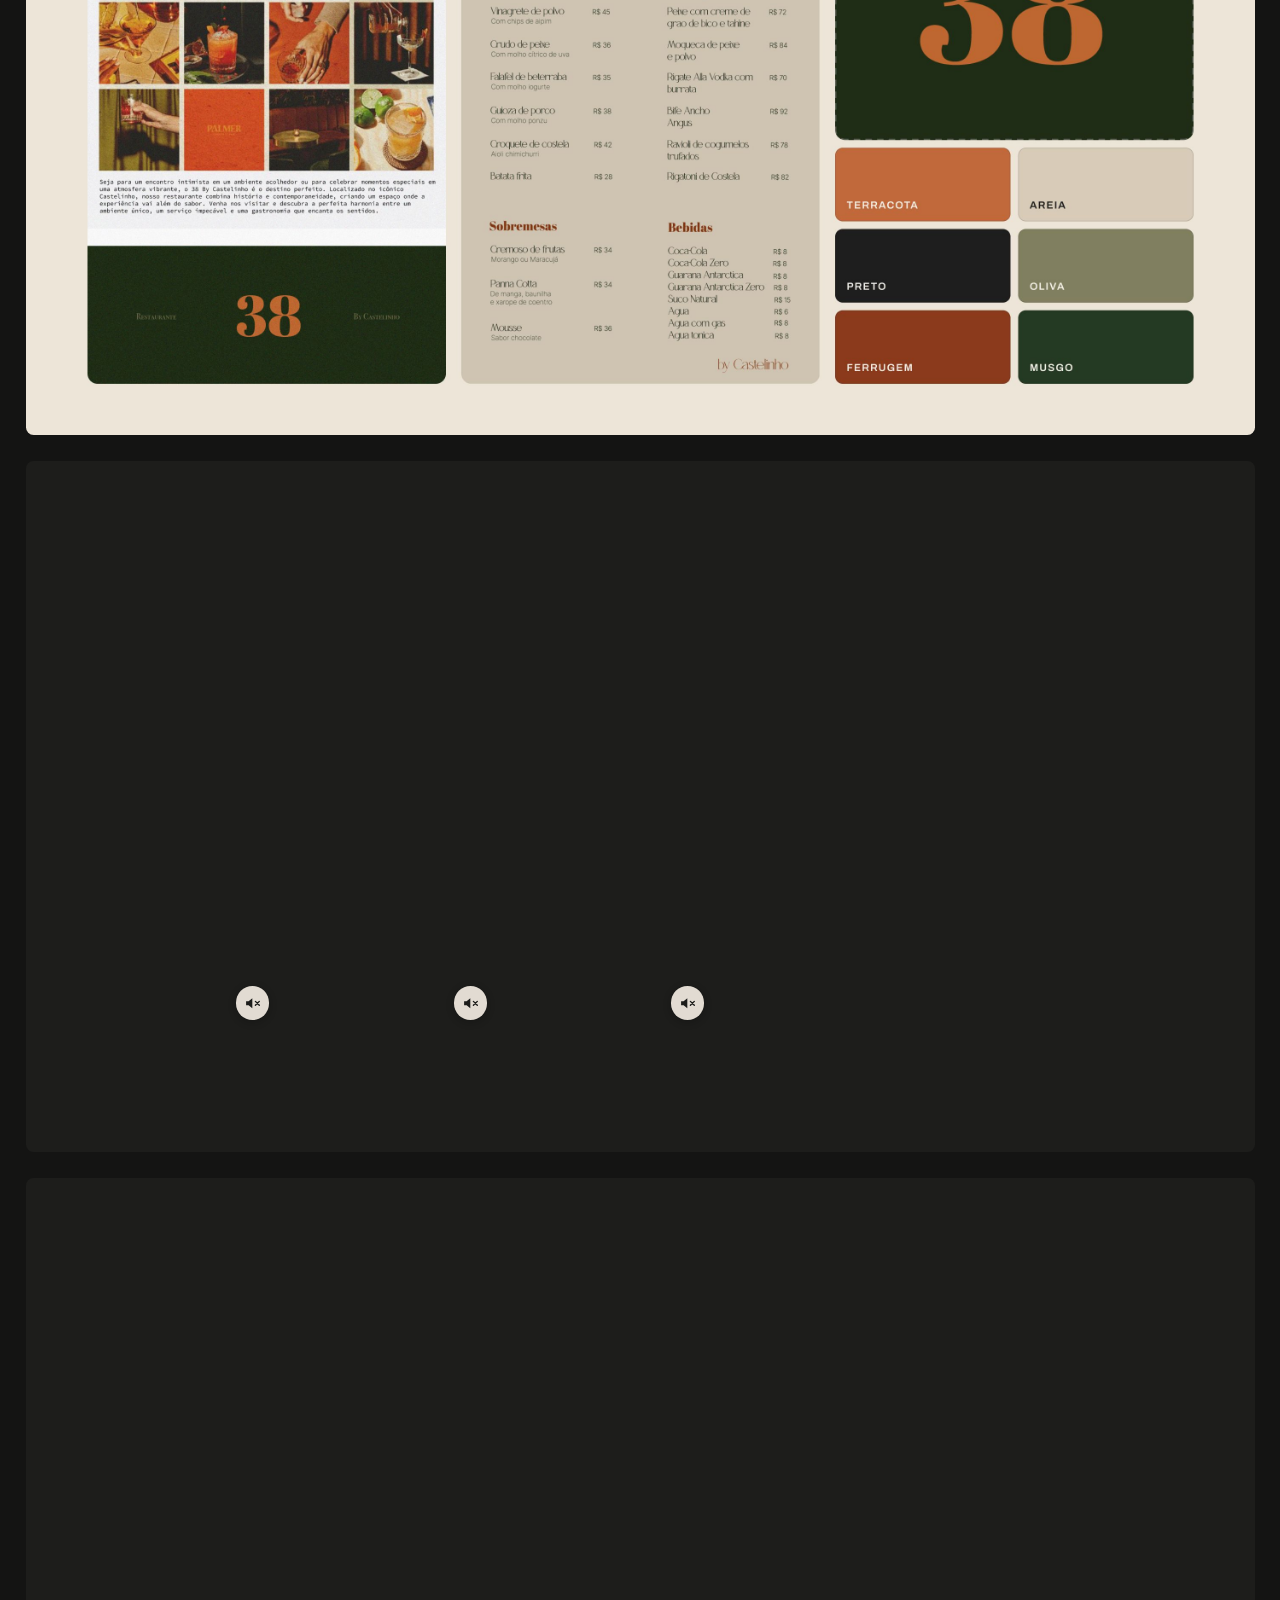
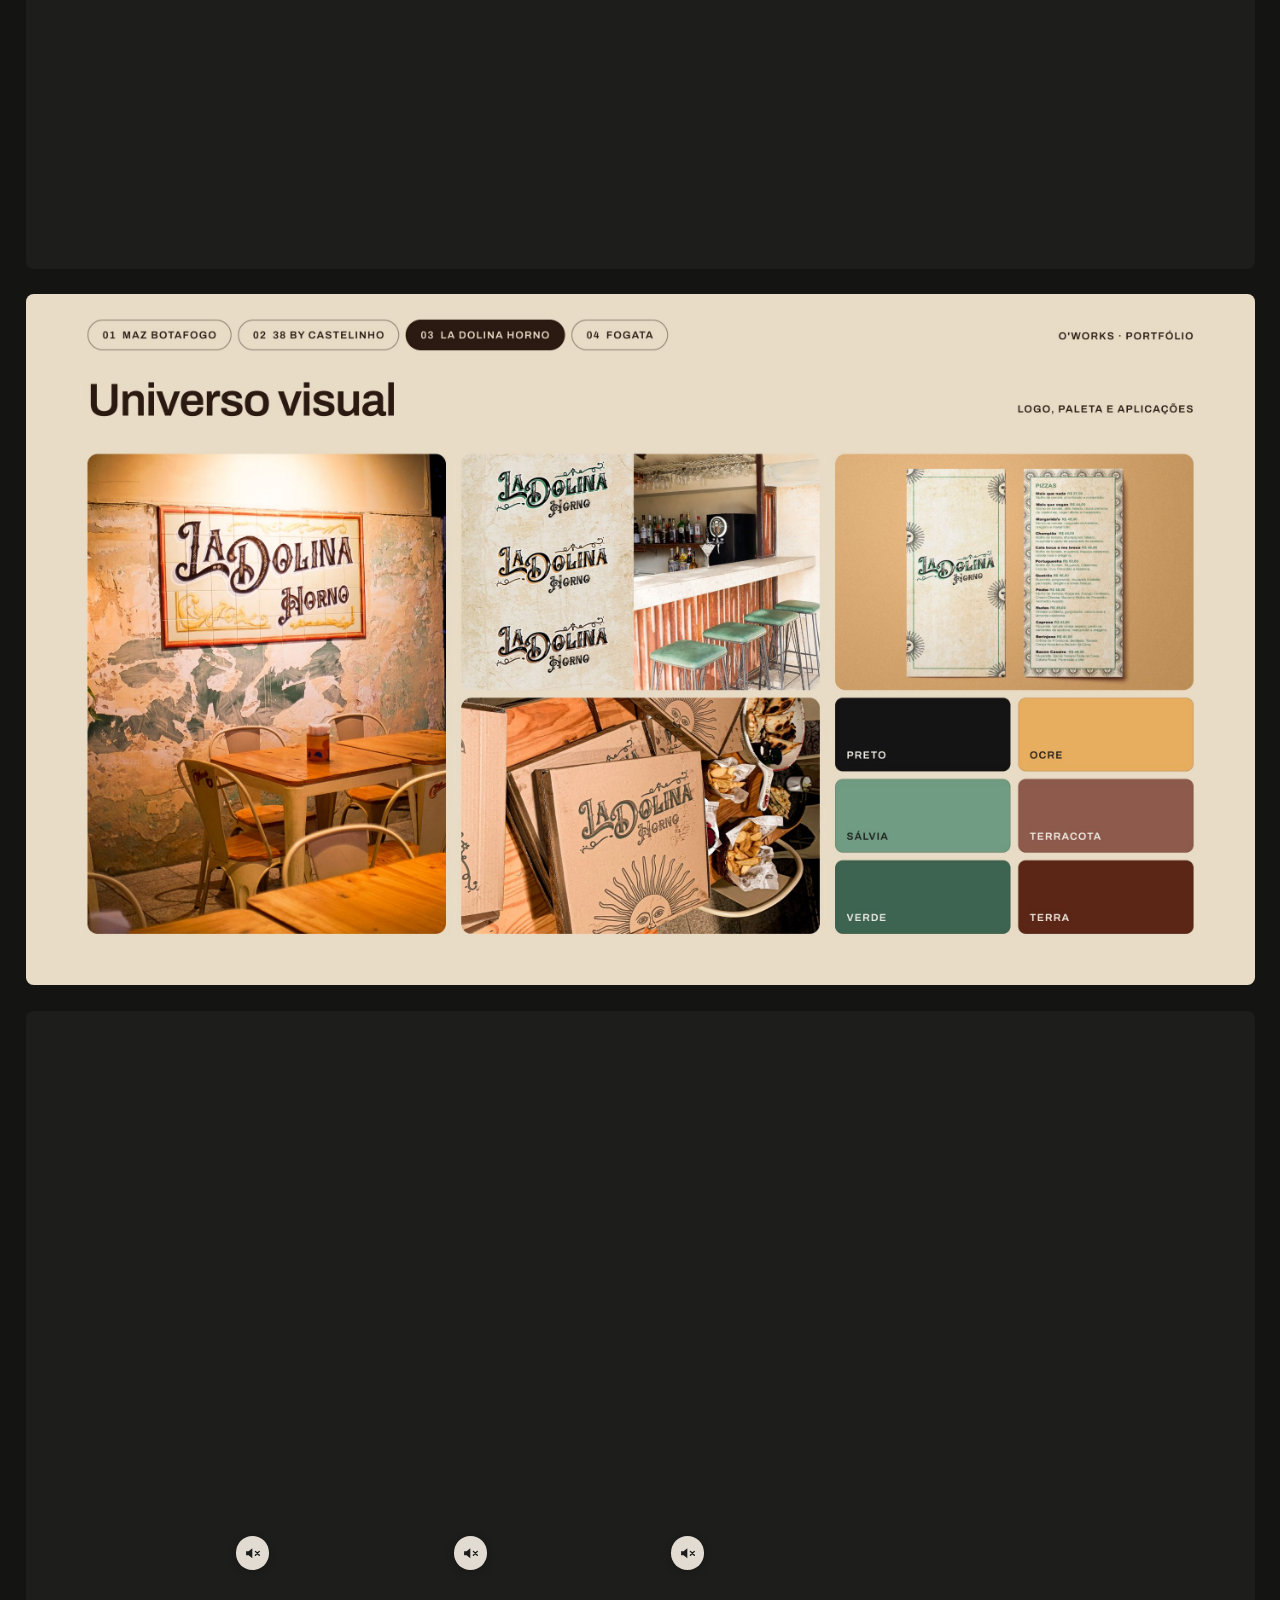
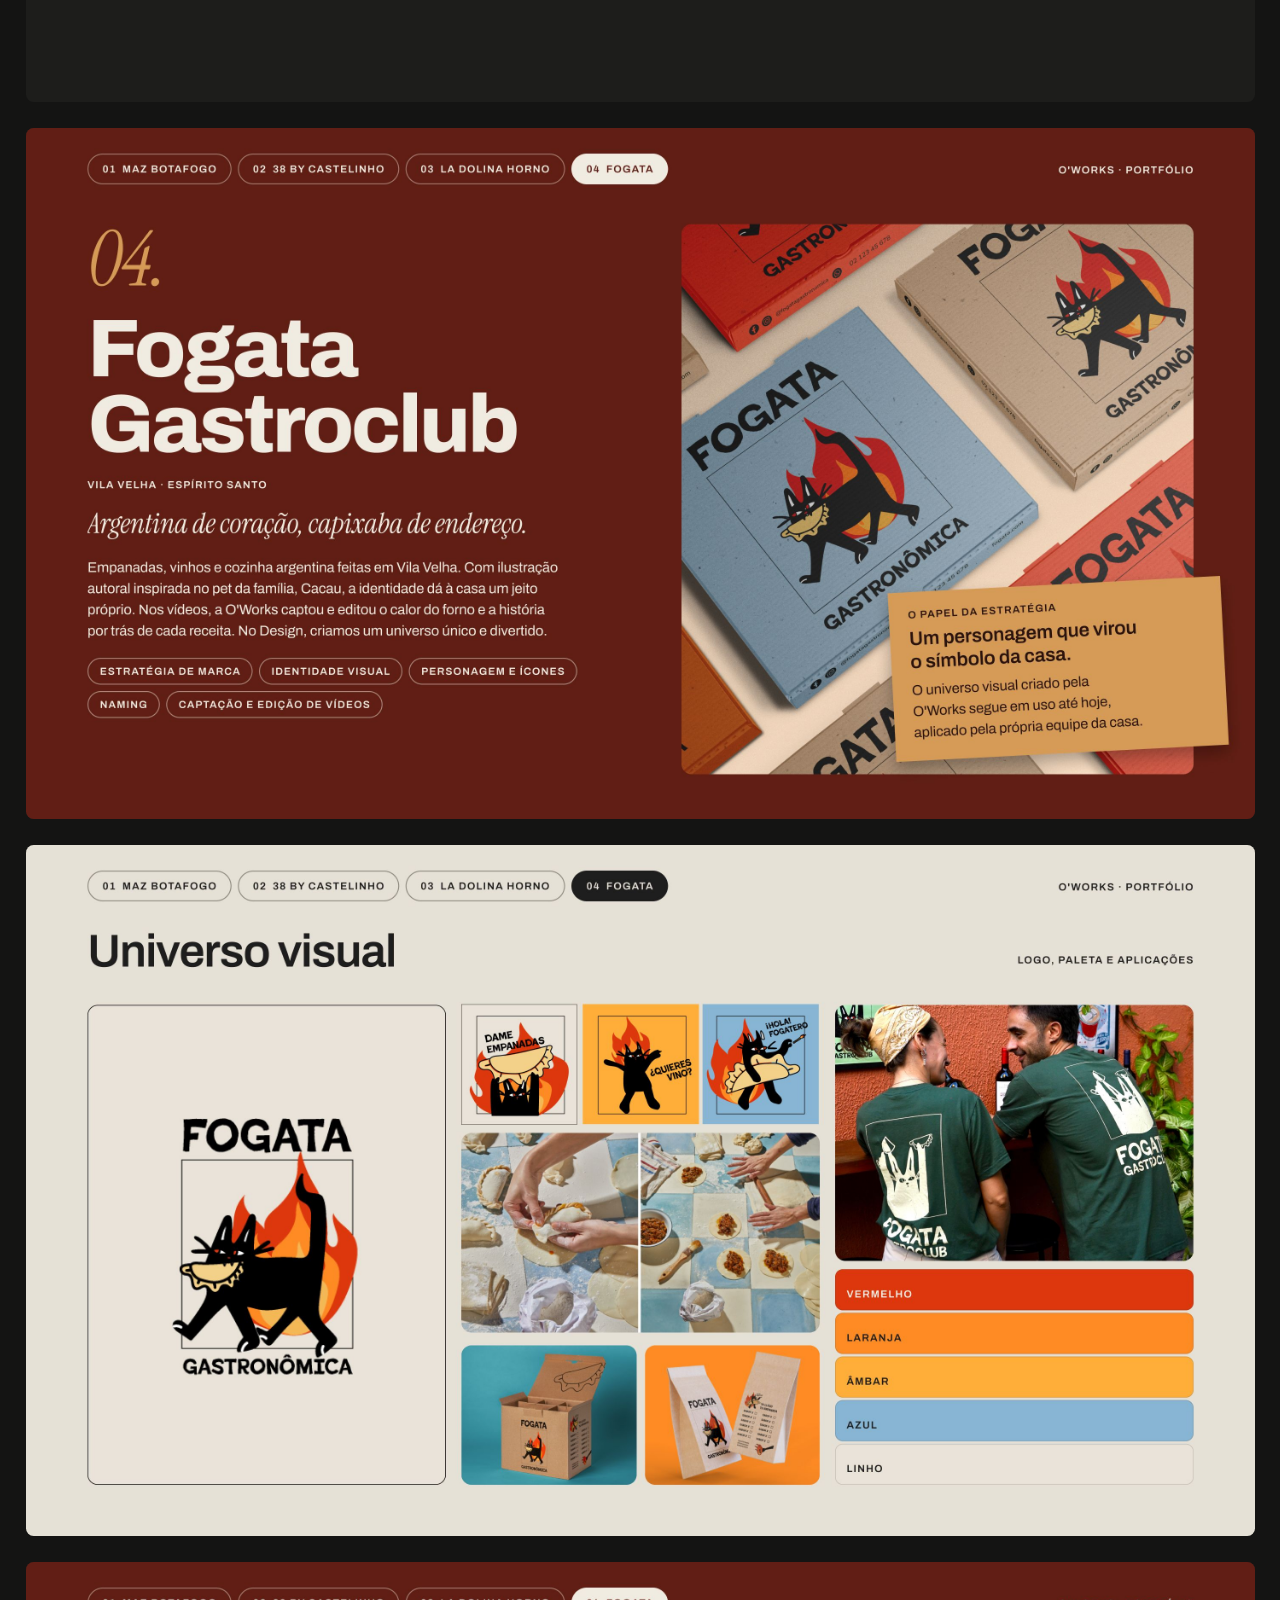
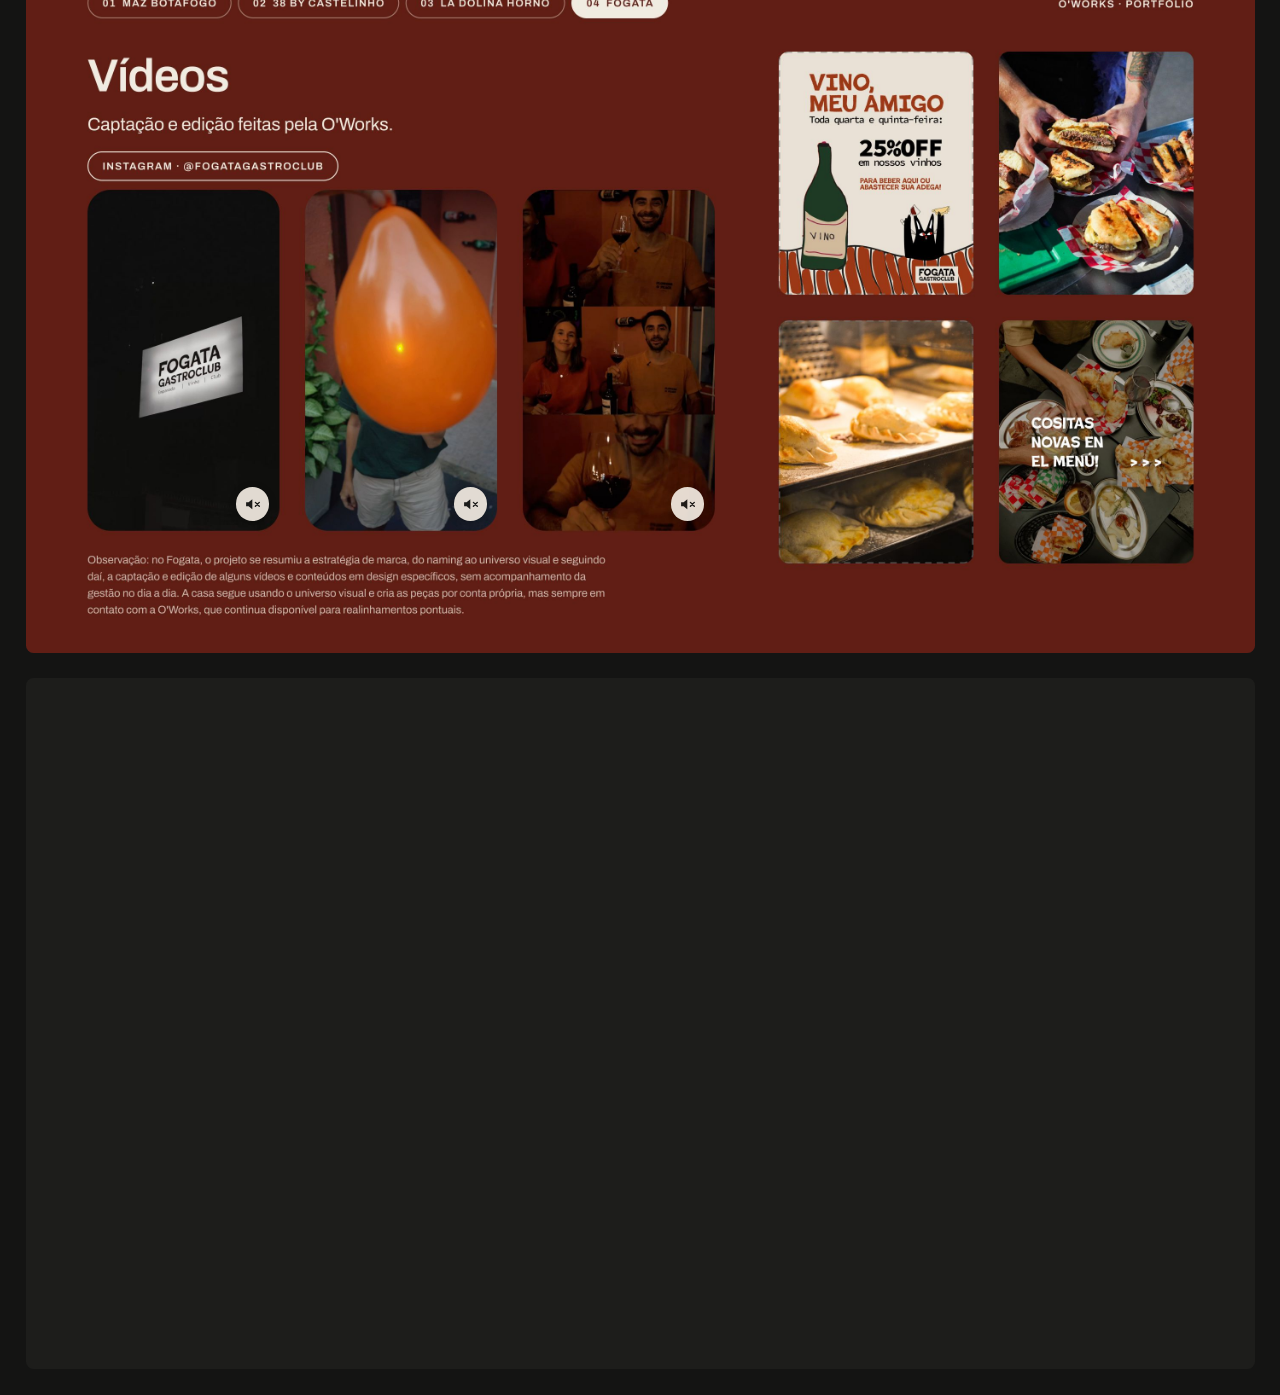
==== commit baf453c7: "Capa sem D-Edge" ====
--- a/gastronomia/index.html
+++ b/gastronomia/index.html
@@ -9,10 +9,10 @@
 <meta name="theme-color" content="#1d1d1b">
 <meta property="og:title" content="O'Works · Portfólio gastronomia">
 <meta property="og:description" content="Quatro marcas de gastronomia criadas e geridas pela O'Works.">
-<meta property="og:image" content="https://portfolio.oworks.agency/gastronomia/og.jpg">
+<meta property="og:image" content="https://portfolio.oworks.agency/gastronomia/og.jpg?v=2">
 <meta property="og:type" content="website">
 <link rel="icon" href="data:image/svg+xml,%3Csvg xmlns='http://www.w3.org/2000/svg' viewBox='0 0 100 100'%3E%3Ctext y='.9em' font-size='90'%3E%E2%98%BB%3C/text%3E%3C/svg%3E">
-<link rel="preload" as="image" href="p/01.jpg">
+<link rel="preload" as="image" href="p/01.jpg?v=2">
 <style>
 :root { --fundo: #141413; --gap: clamp(10px, 2vw, 28px); --creme: #f3ece2; --tinta: #1d1d1b; }
 * { box-sizing: border-box; margin: 0; padding: 0; }
@@ -41,7 +41,7 @@
 </style>
 </head>
 <body>
-<section class="tela" id="p01" aria-label="Capa"><img src="p/01.jpg" alt="Capa" width="2880" height="1620" fetchpriority="high"></section>
+<section class="tela" id="p01" aria-label="Capa"><img src="p/01.jpg?v=2" alt="Capa" width="2880" height="1620" fetchpriority="high"></section>
 <section class="tela" id="p02" aria-label="Índice"><img src="p/02.jpg" alt="Índice" width="2880" height="1620" loading="lazy" decoding="async"></section>
 <section class="tela" id="p03" aria-label="A O&#x27;Works"><img src="p/03.jpg" alt="A O&#x27;Works" width="2880" height="1620" loading="lazy" decoding="async"></section>
 <section class="tela" id="p04" aria-label="Sobre o estúdio"><img src="p/04.jpg" alt="Sobre o estúdio" width="2880" height="1620" loading="lazy" decoding="async"><div class="vid" style="left:61.6667%;top:13.8889%;width:33.3333%;height:75.9259%;--r:16"><video data-src="v/04-reel.mp4" muted loop playsinline autoplay preload="none"></video></div><img class="sobre" src="p/04-selo.png" alt="" aria-hidden="true" loading="lazy" style="left:54.5417%;top:65.1111%;width:15.2969%;height:27.1944%"></section>
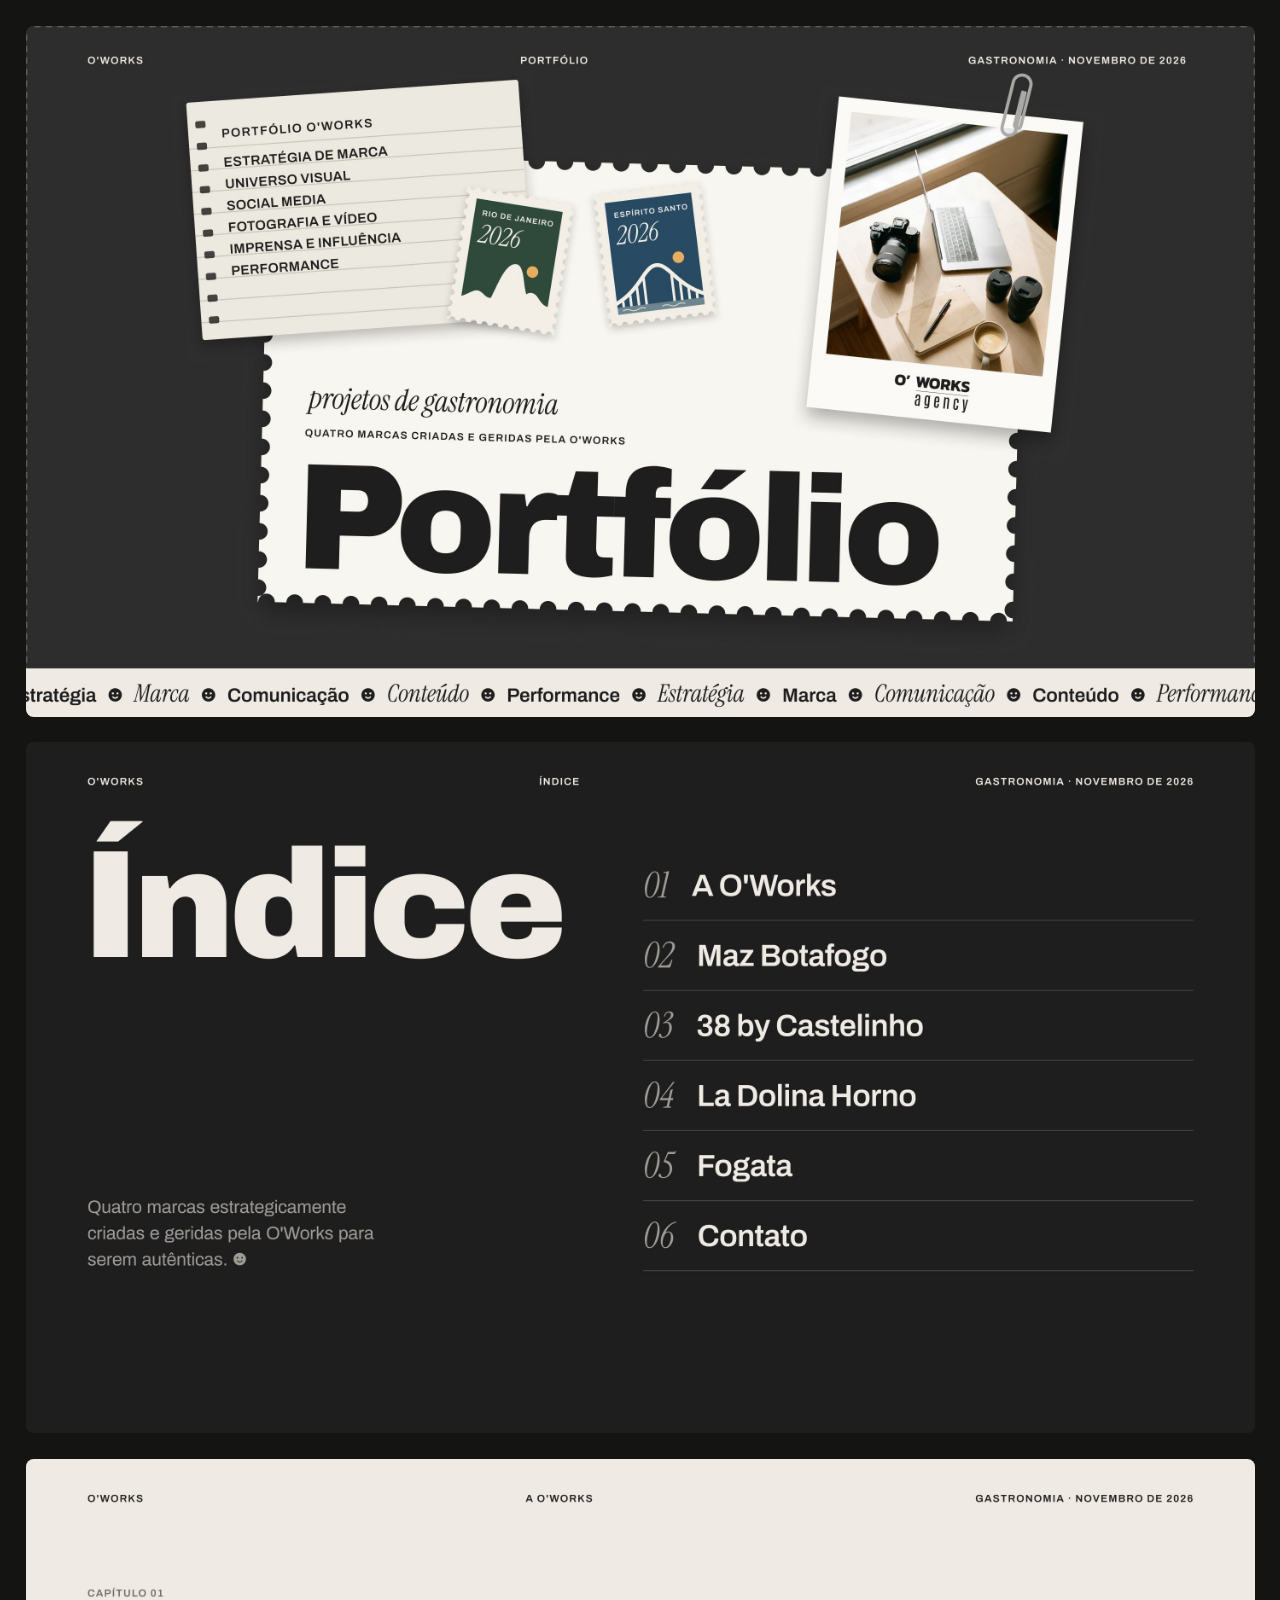
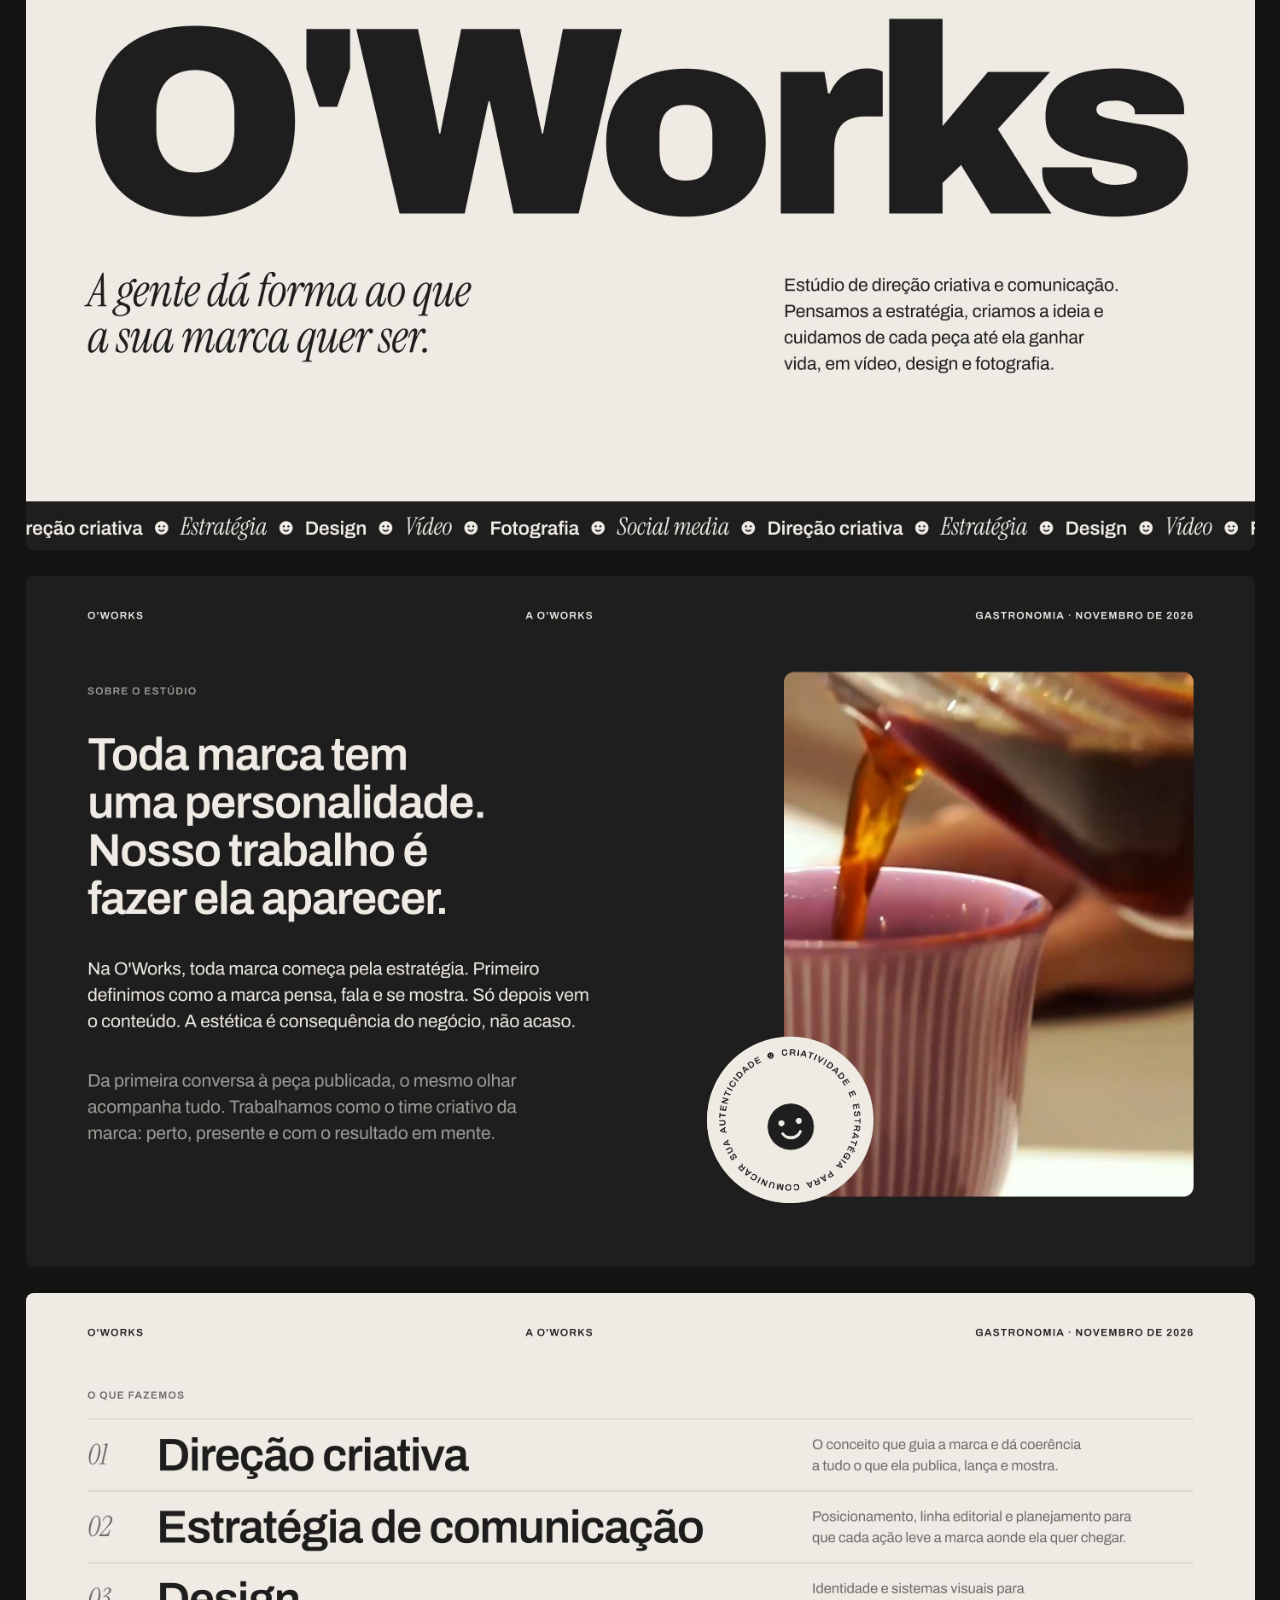
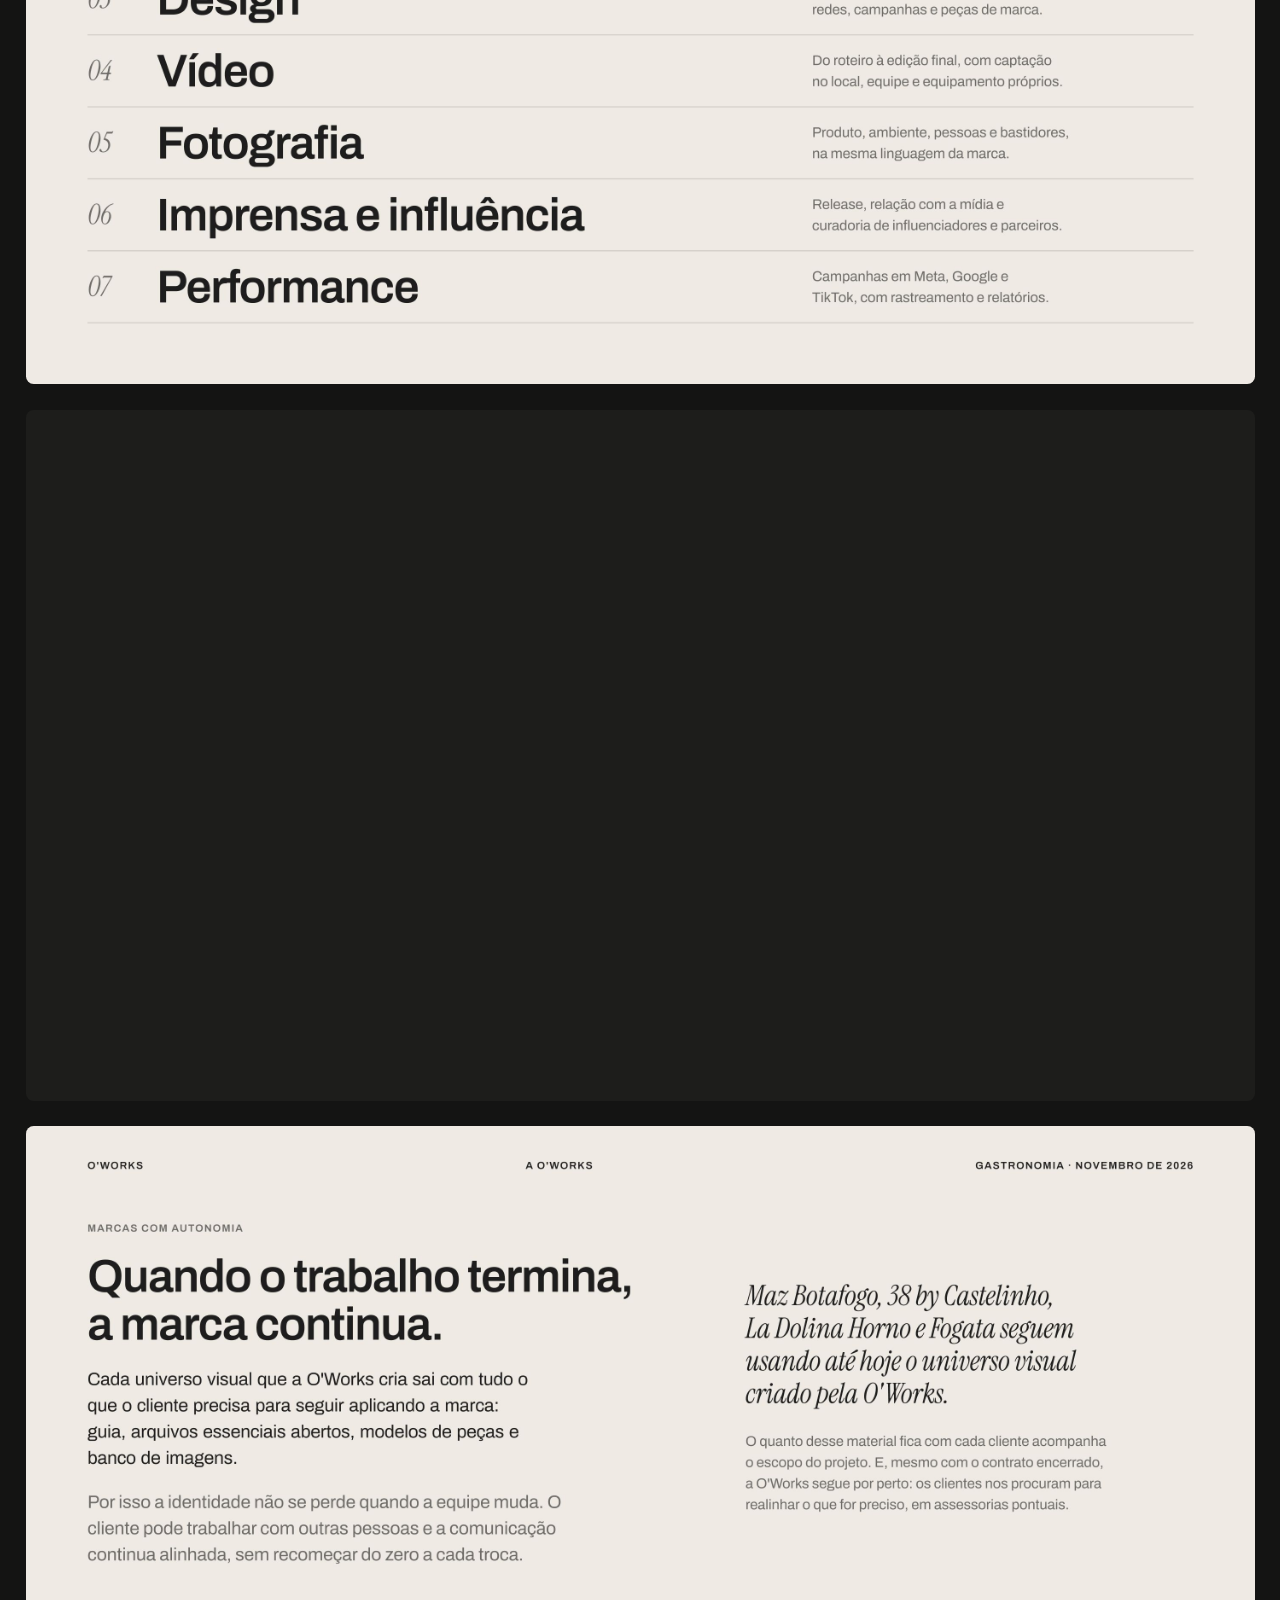
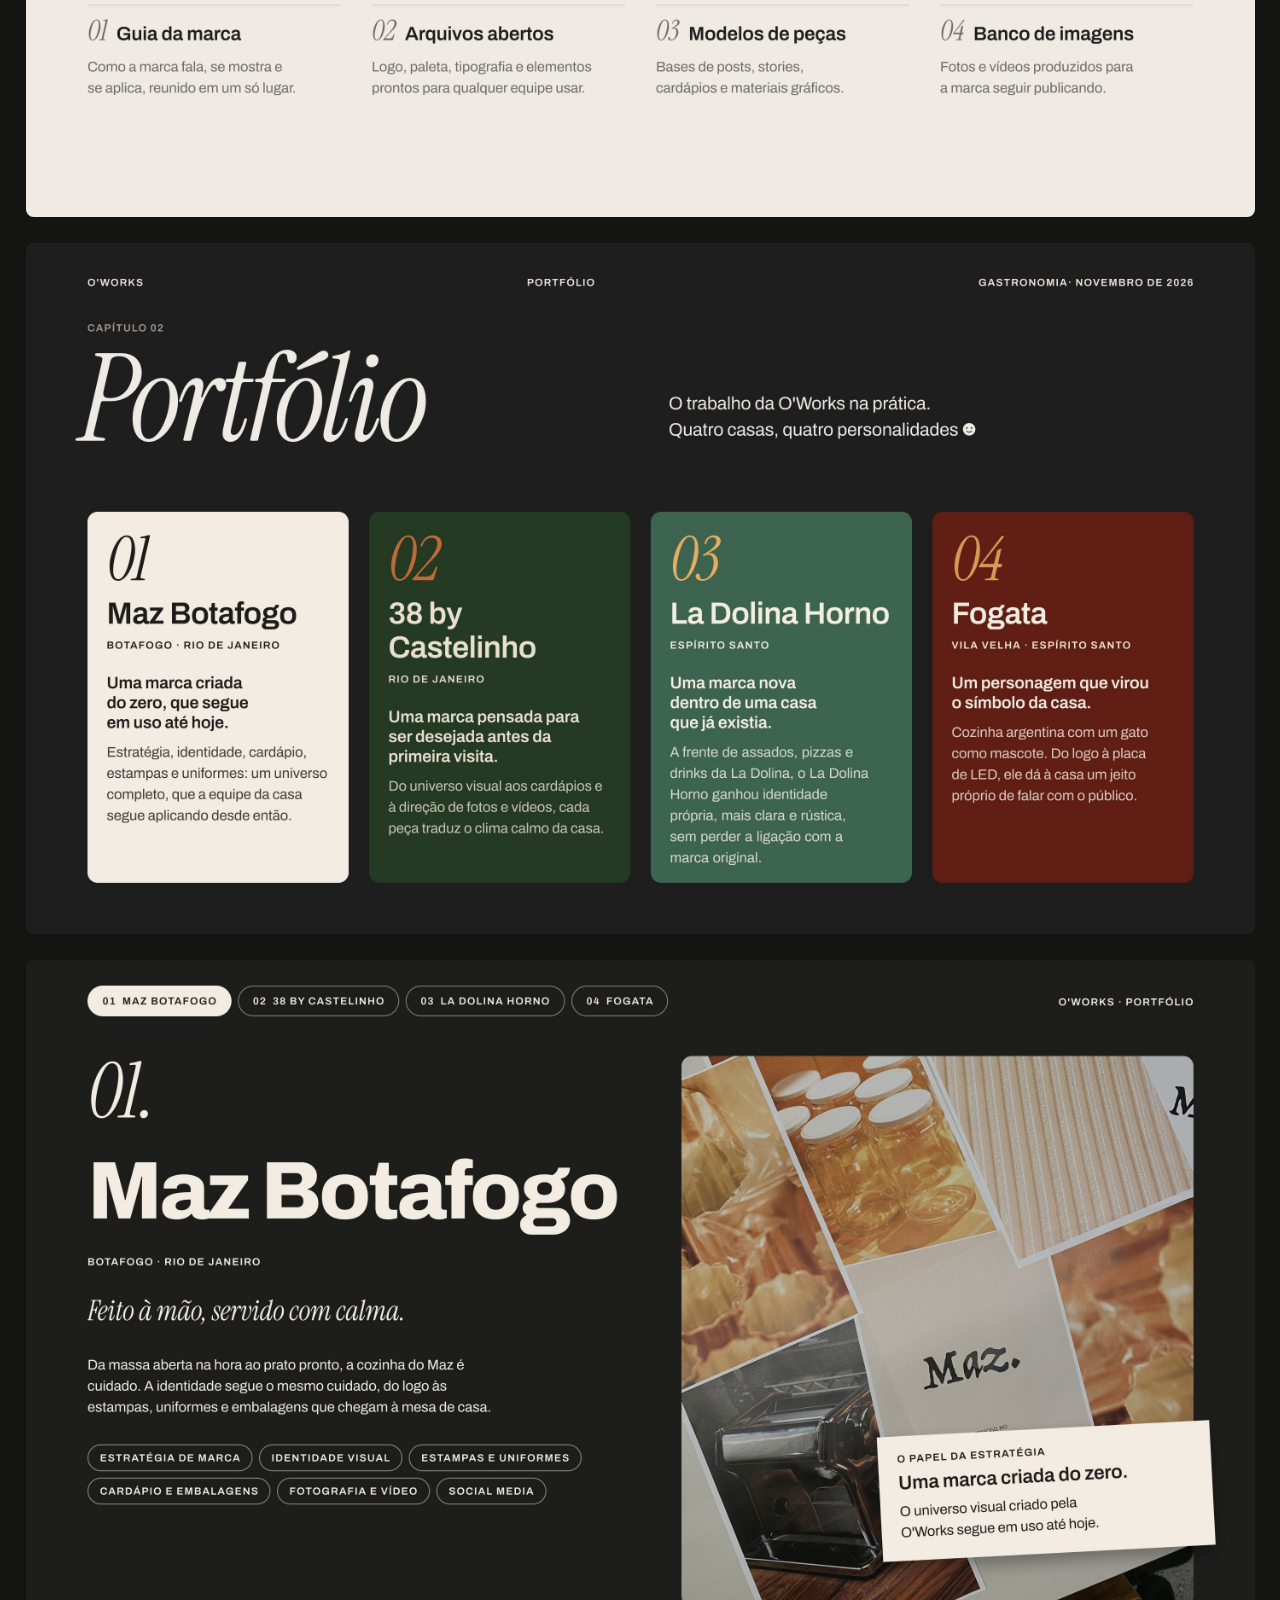
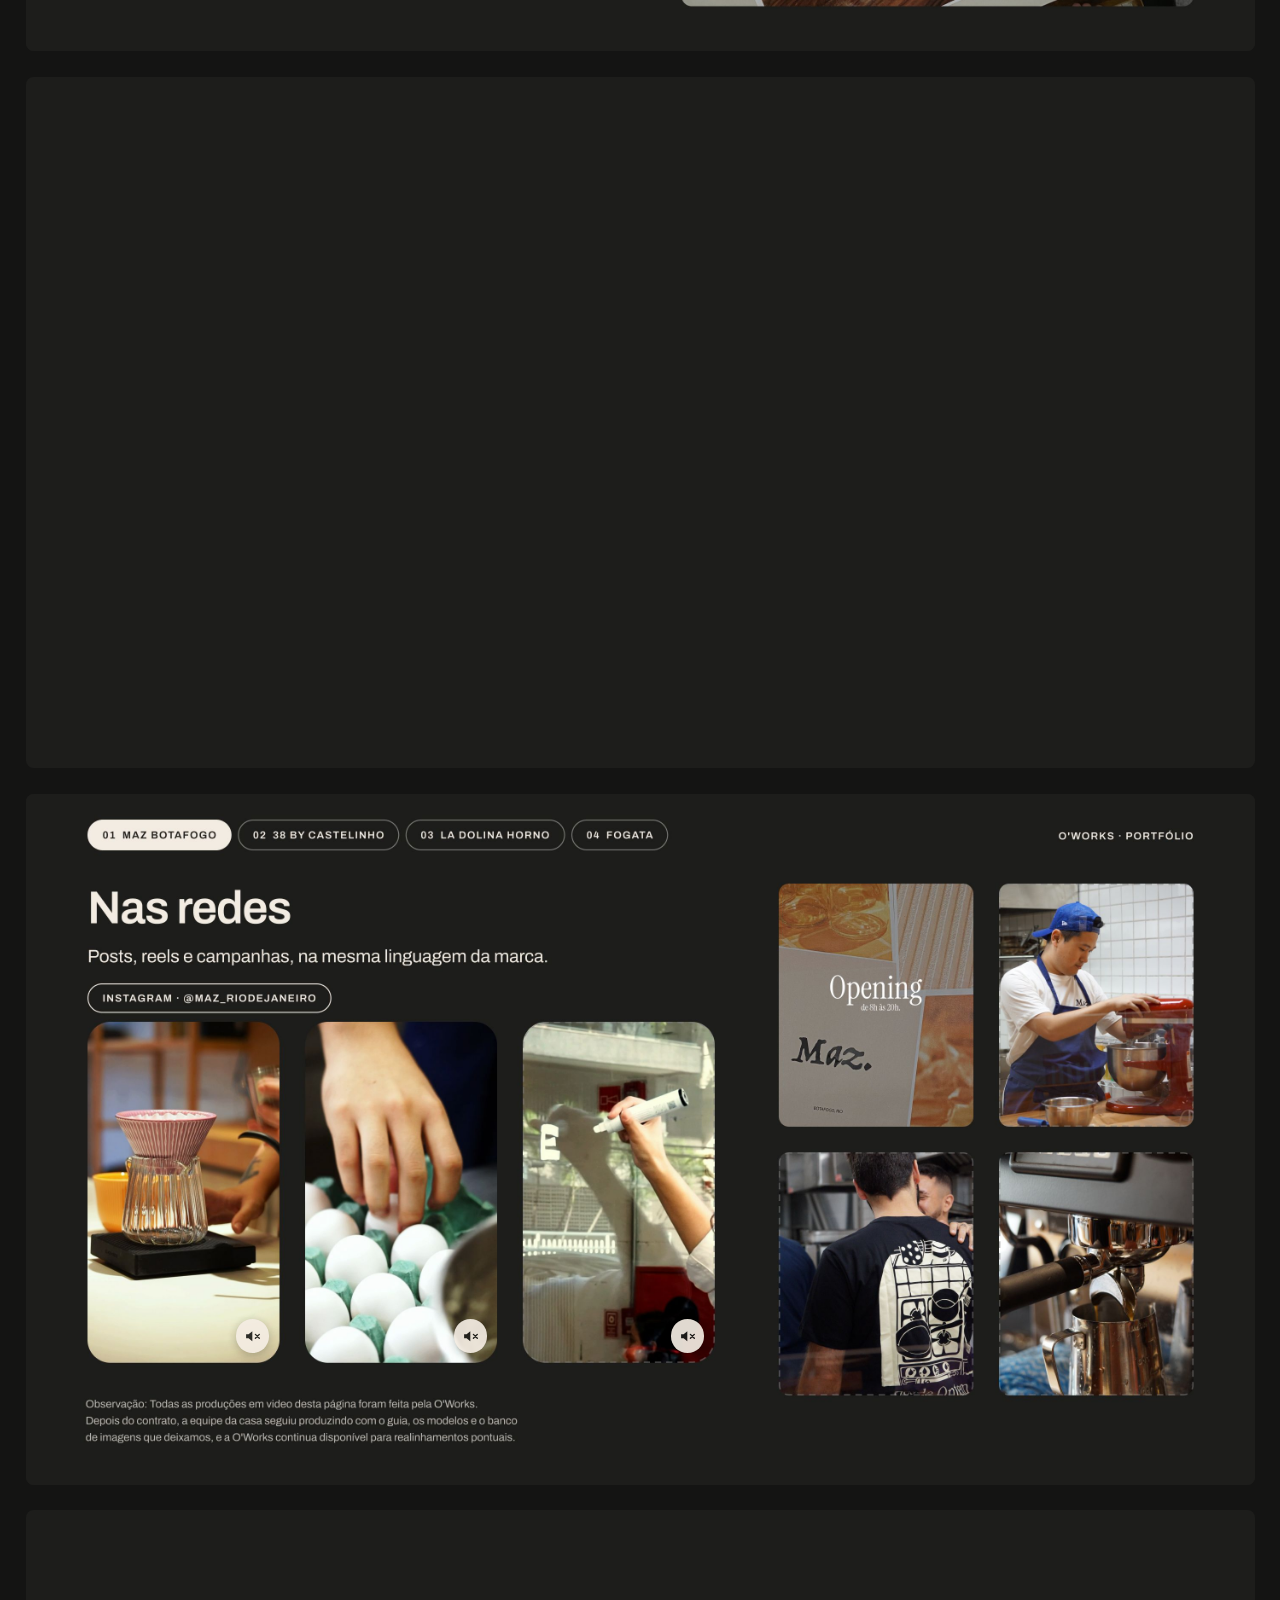
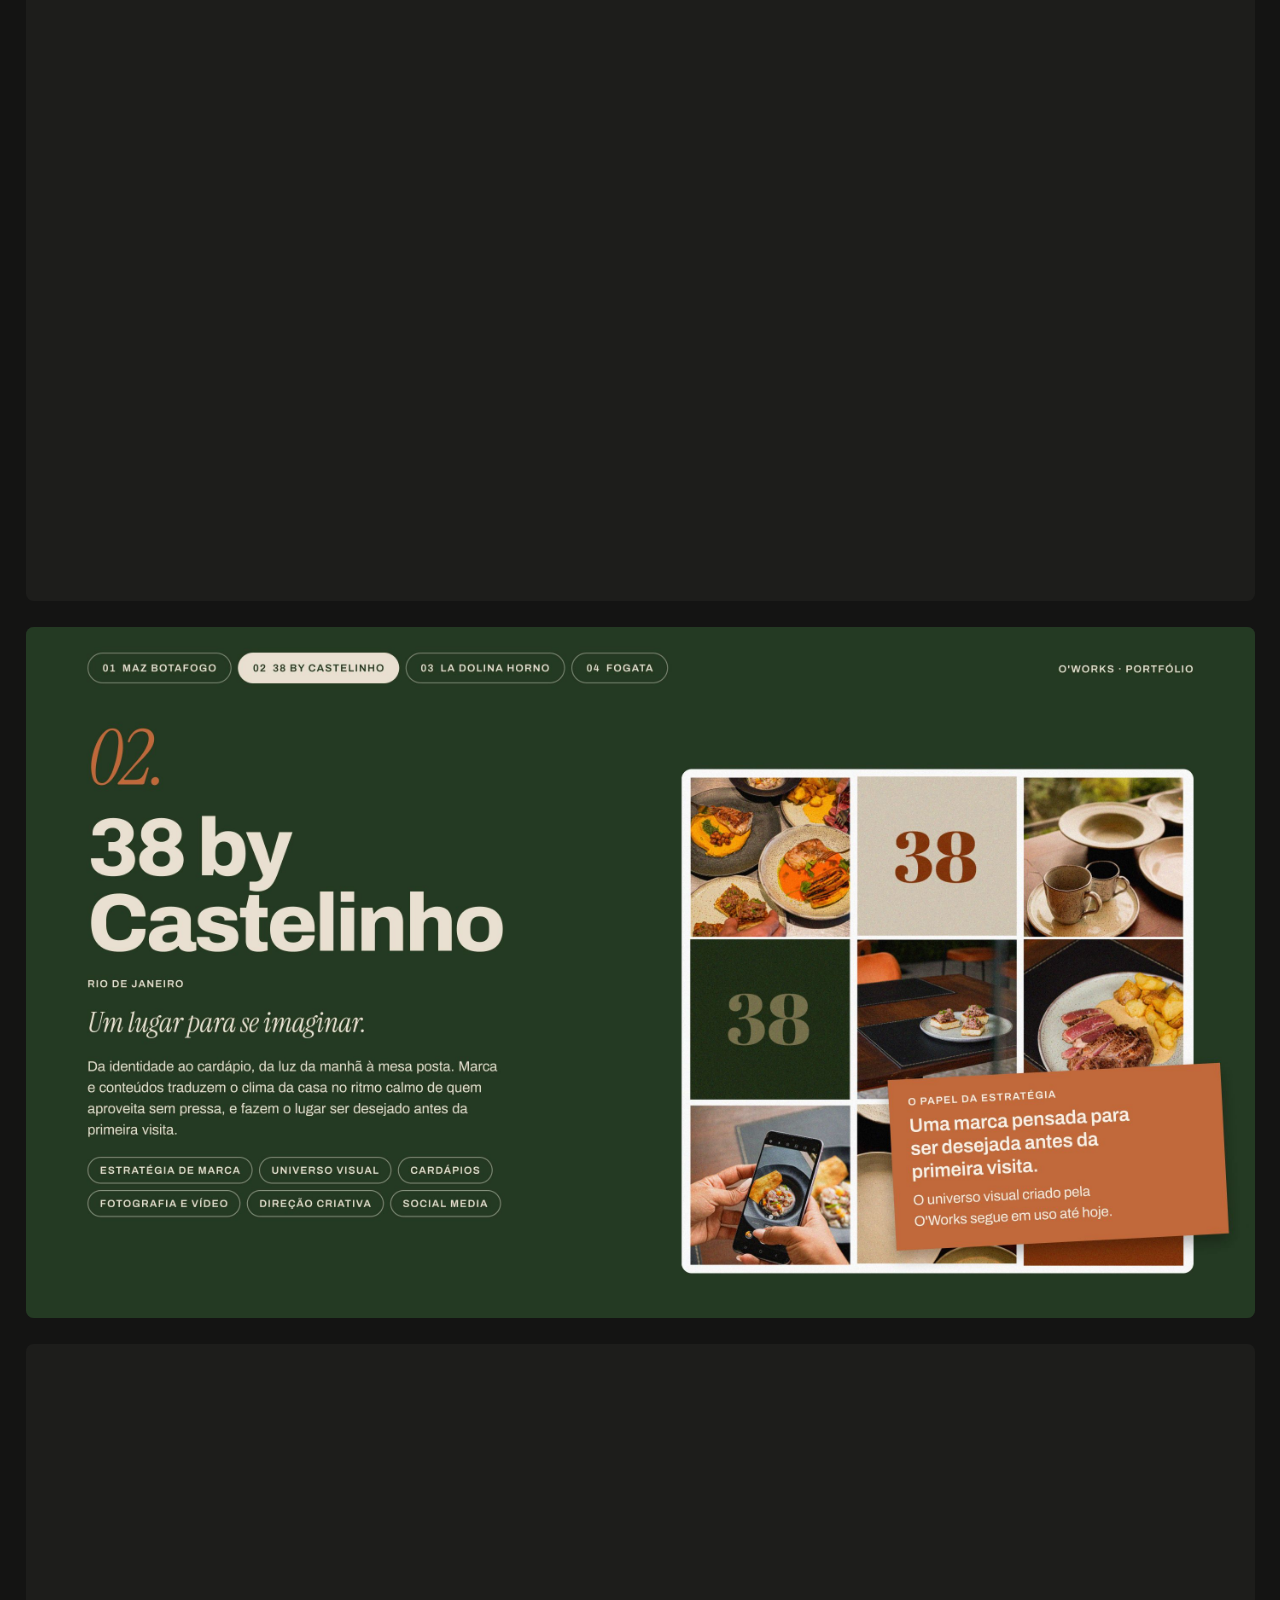
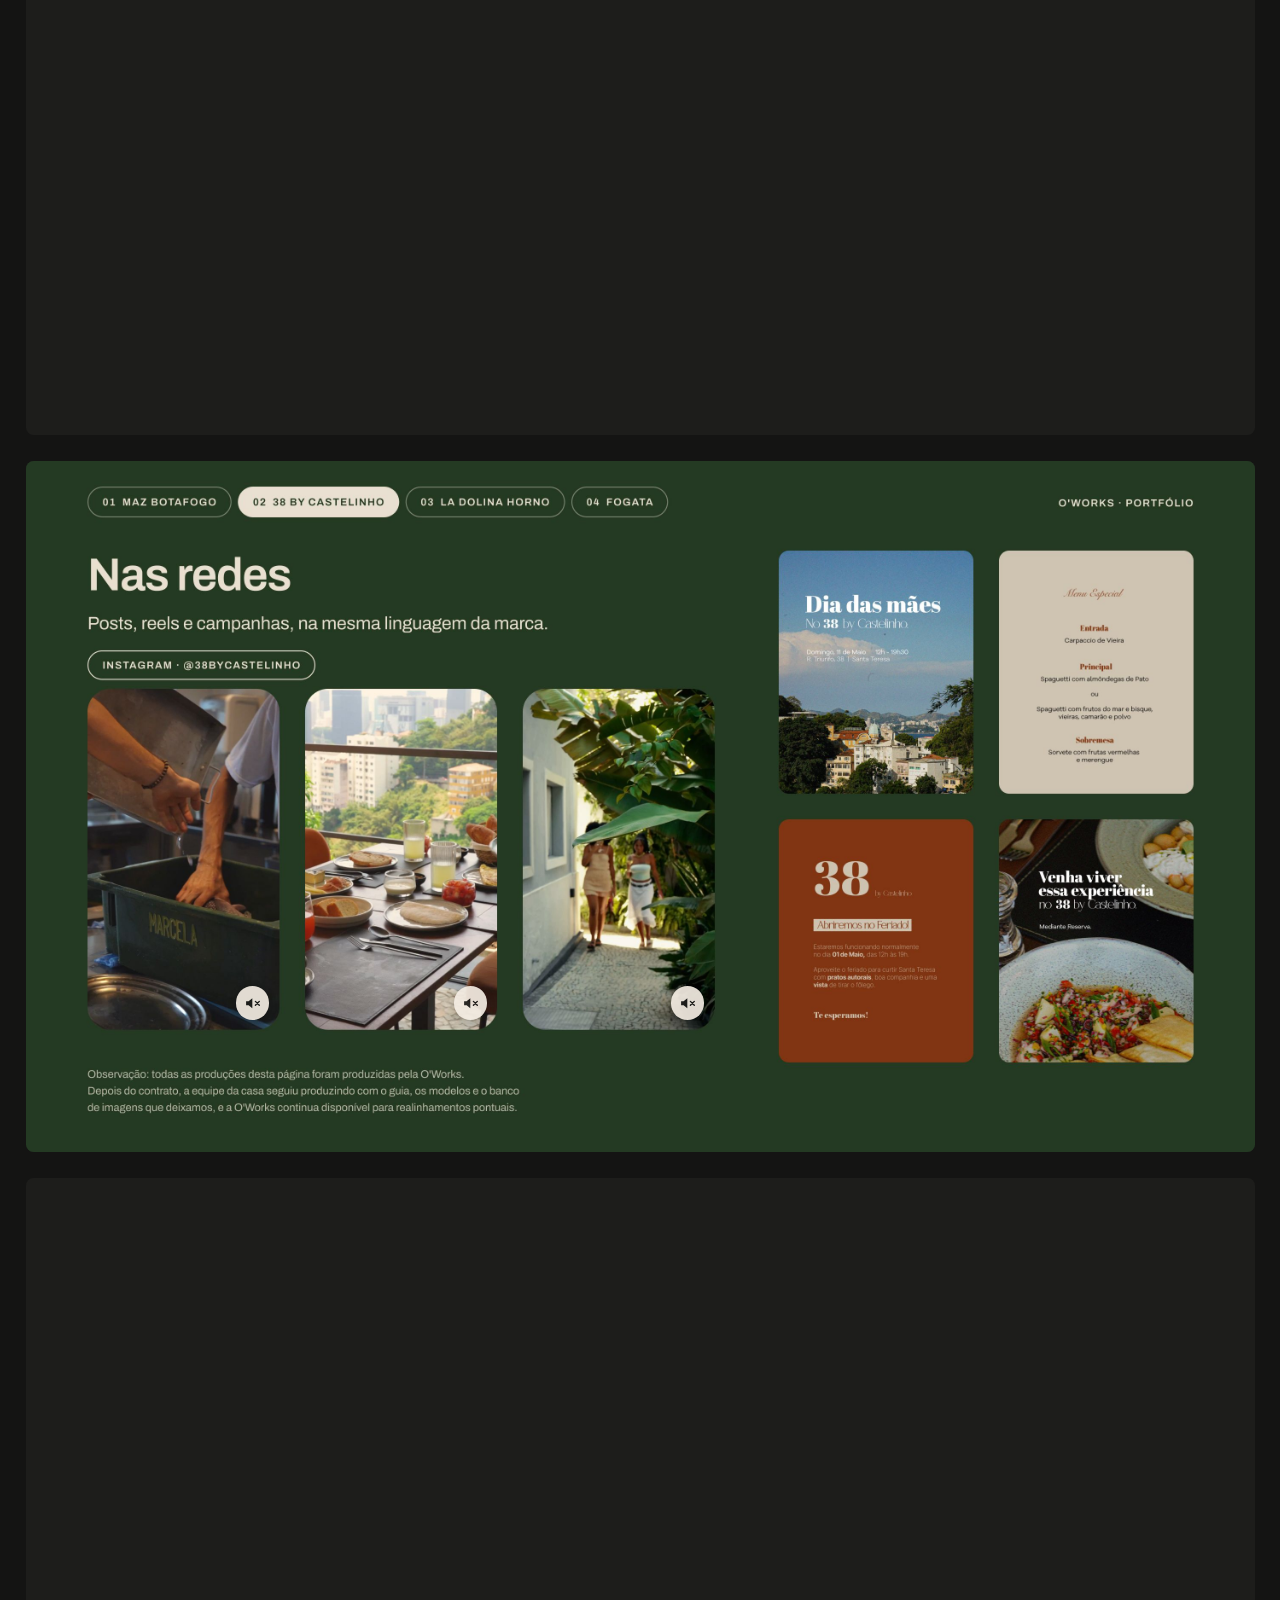
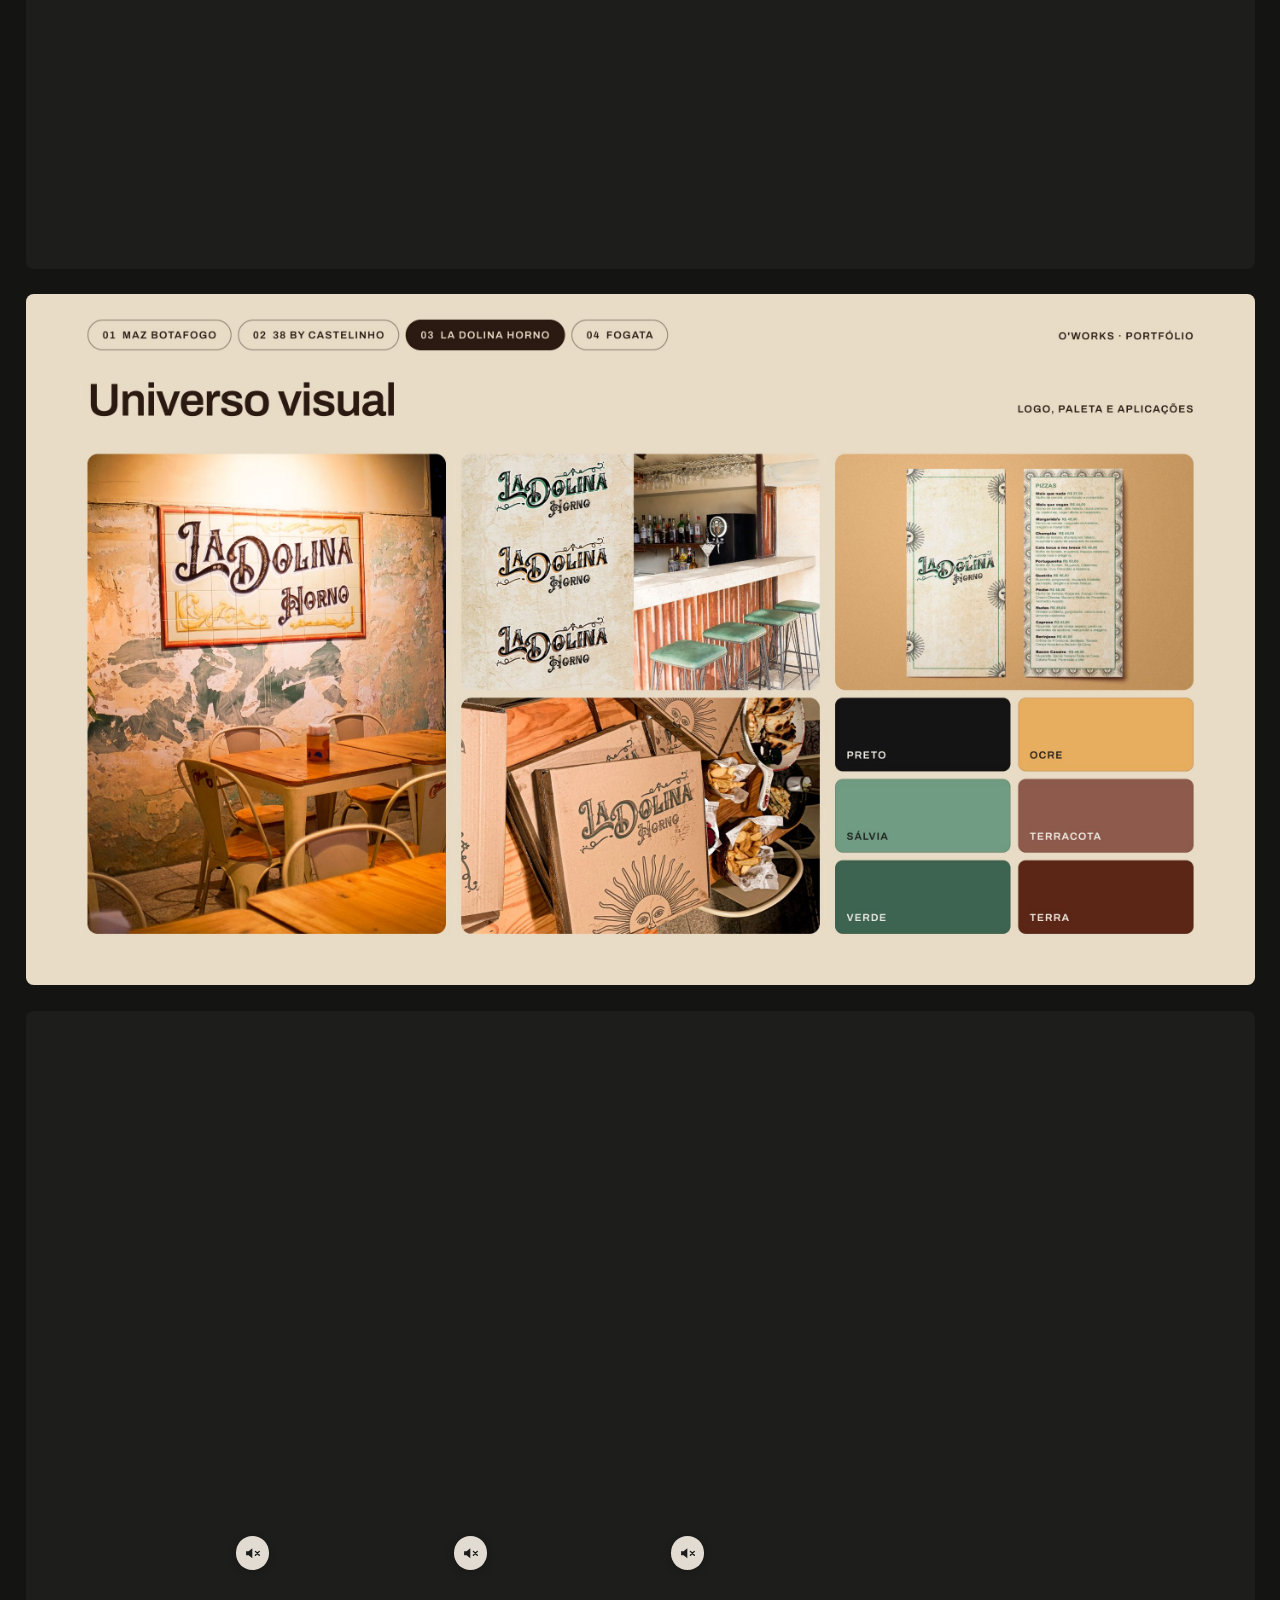
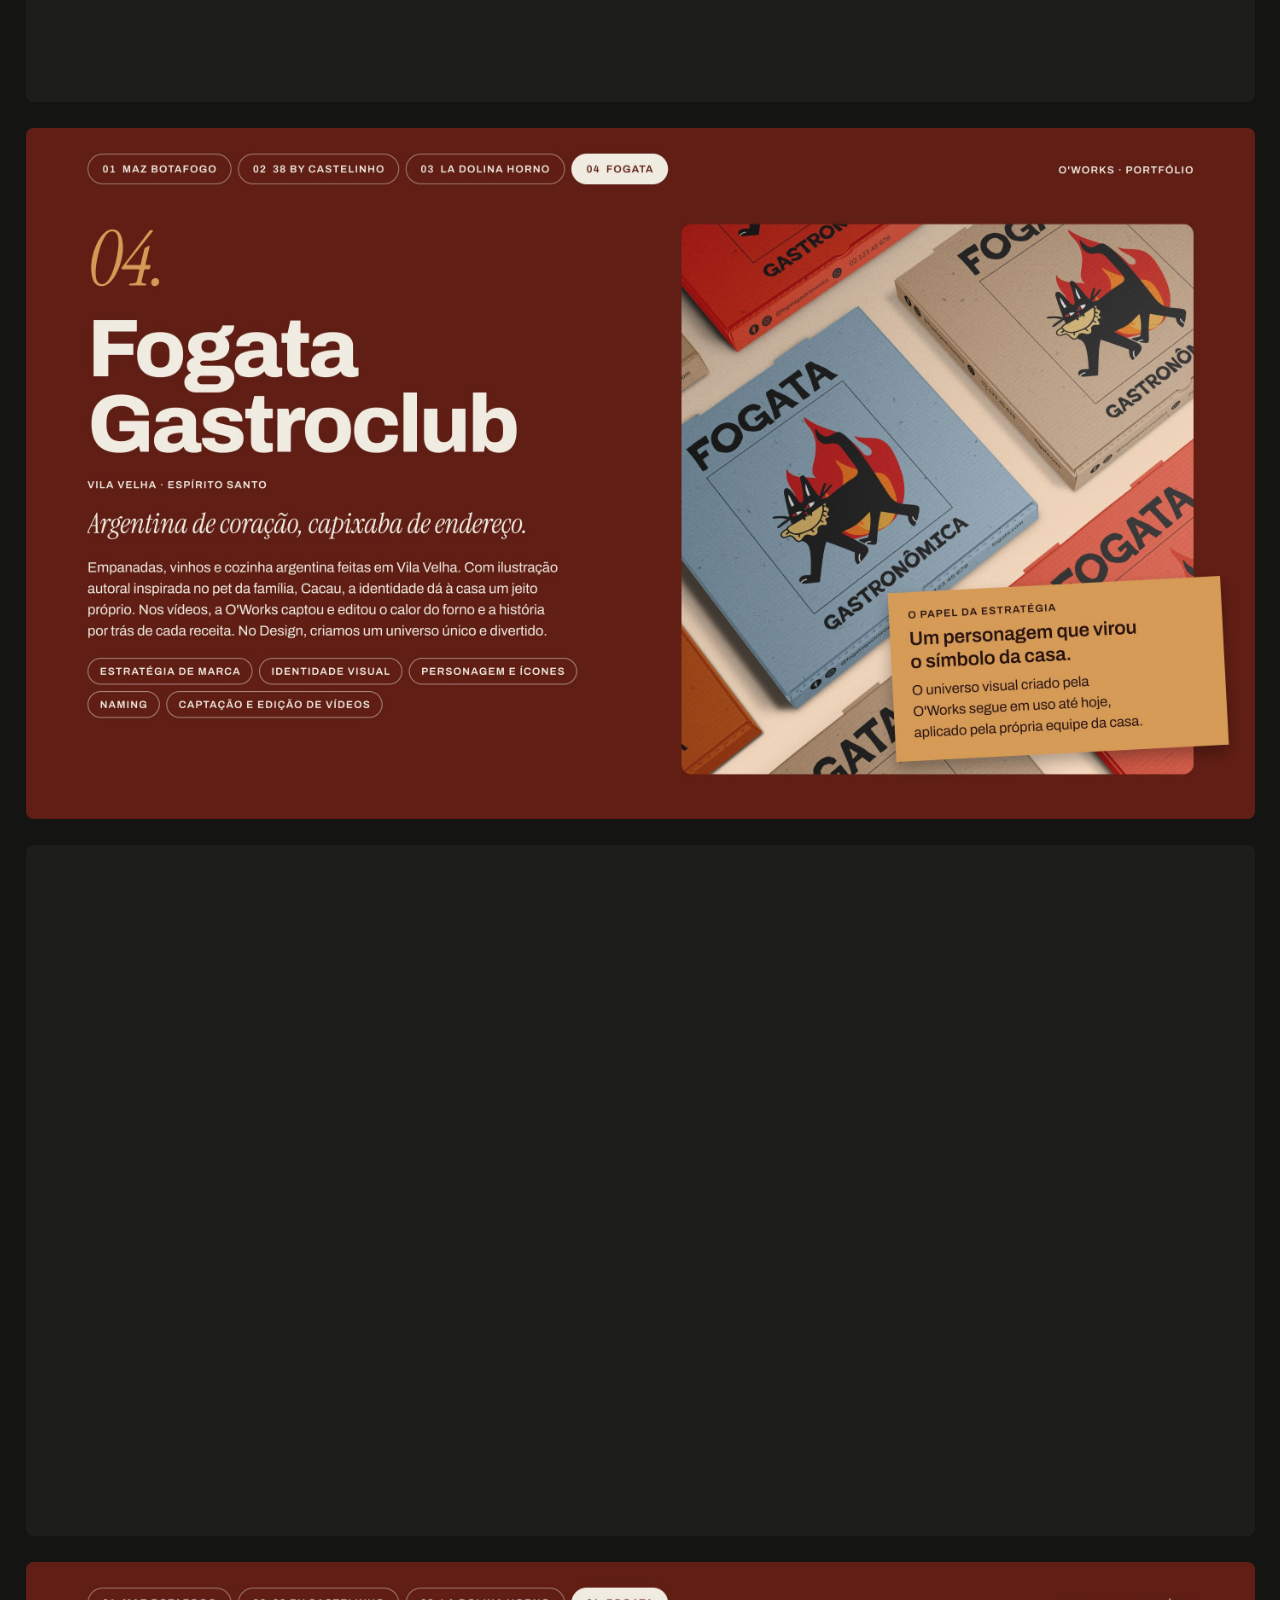
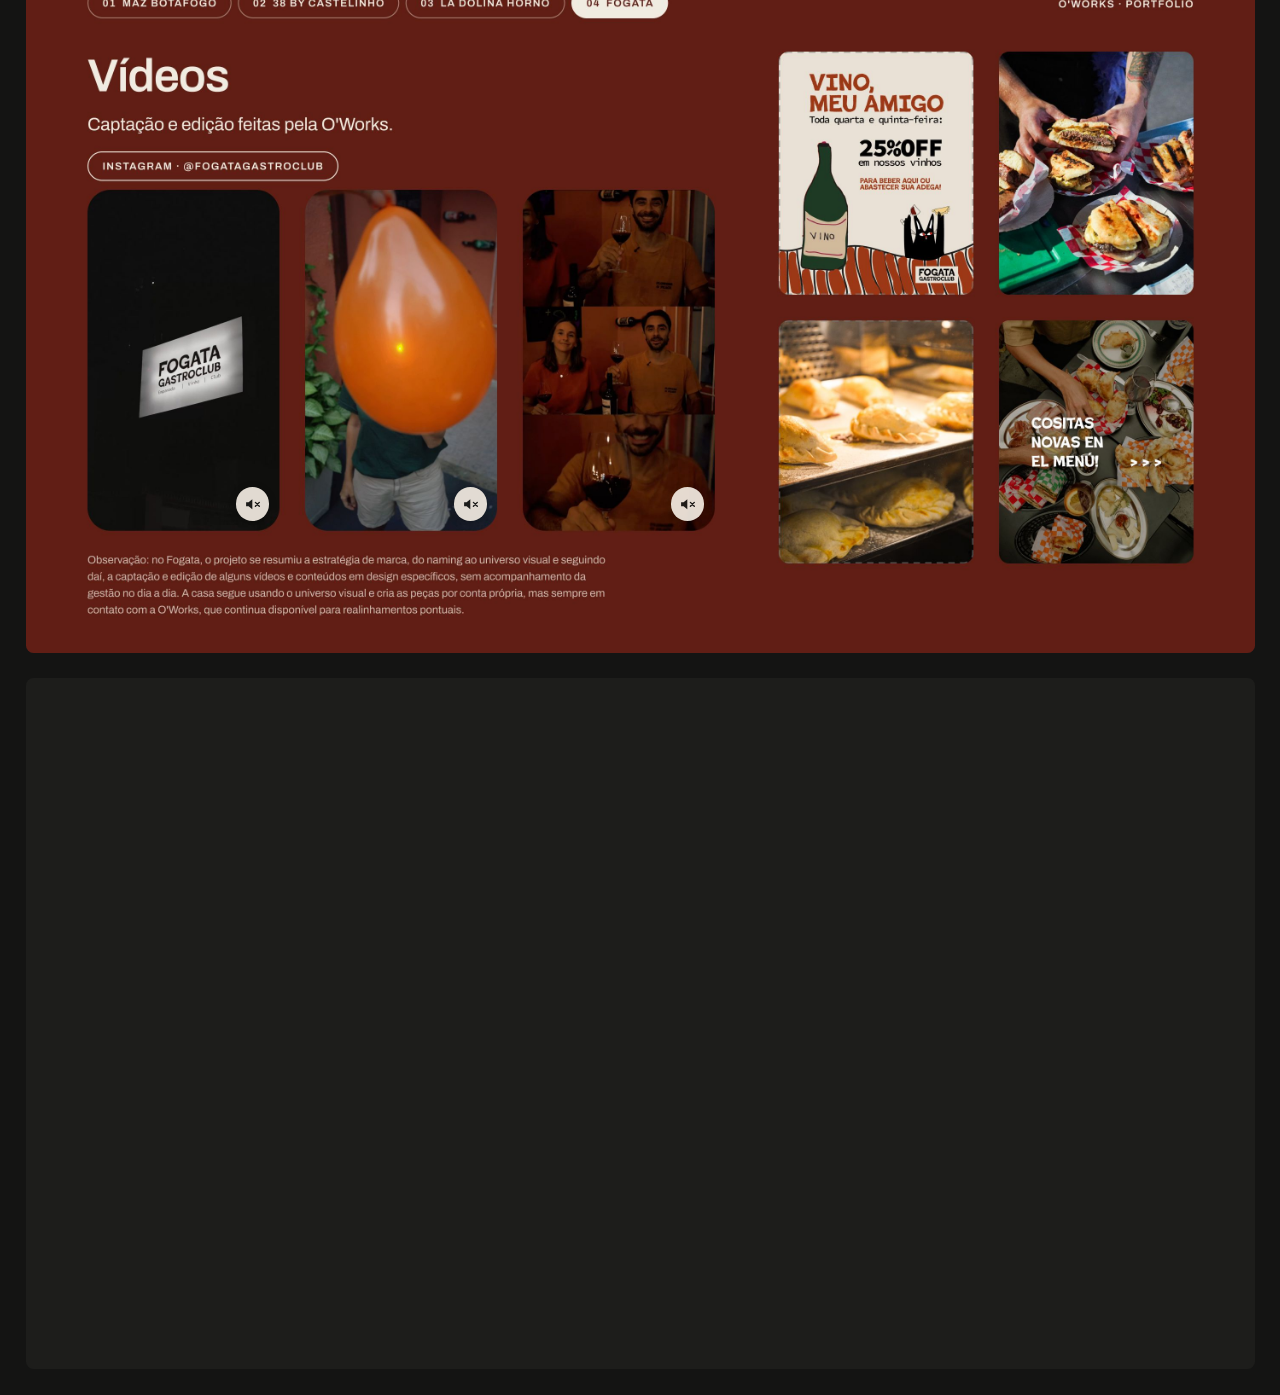
==== commit b2dc0025: "Casa na tela 06" ====
--- a/gastronomia/index.html
+++ b/gastronomia/index.html
@@ -46,7 +46,7 @@
 <section class="tela" id="p03" aria-label="A O&#x27;Works"><img src="p/03.jpg" alt="A O&#x27;Works" width="2880" height="1620" loading="lazy" decoding="async"></section>
 <section class="tela" id="p04" aria-label="Sobre o estúdio"><img src="p/04.jpg" alt="Sobre o estúdio" width="2880" height="1620" loading="lazy" decoding="async"><div class="vid" style="left:61.6667%;top:13.8889%;width:33.3333%;height:75.9259%;--r:16"><video data-src="v/04-reel.mp4" muted loop playsinline autoplay preload="none"></video></div><img class="sobre" src="p/04-selo.png" alt="" aria-hidden="true" loading="lazy" style="left:54.5417%;top:65.1111%;width:15.2969%;height:27.1944%"></section>
 <section class="tela" id="p05" aria-label="O que fazemos"><img src="p/05.jpg" alt="O que fazemos" width="2880" height="1620" loading="lazy" decoding="async"></section>
-<section class="tela" id="p06" aria-label="Como trabalhamos"><img src="p/06.jpg" alt="Como trabalhamos" width="2880" height="1620" loading="lazy" decoding="async"></section>
+<section class="tela" id="p06" aria-label="Como trabalhamos"><img src="p/06.jpg?v=2" alt="Como trabalhamos" width="2880" height="1620" loading="lazy" decoding="async"></section>
 <section class="tela" id="p07" aria-label="Marcas com autonomia"><img src="p/07.jpg" alt="Marcas com autonomia" width="2880" height="1620" loading="lazy" decoding="async"></section>
 <section class="tela" id="p08" aria-label="Portfólio"><img src="p/08.jpg" alt="Portfólio" width="2880" height="1620" loading="lazy" decoding="async"></section>
 <section class="tela" id="p09" aria-label="Maz Botafogo"><img src="p/09.jpg" alt="Maz Botafogo" width="2880" height="1620" loading="lazy" decoding="async"></section>
